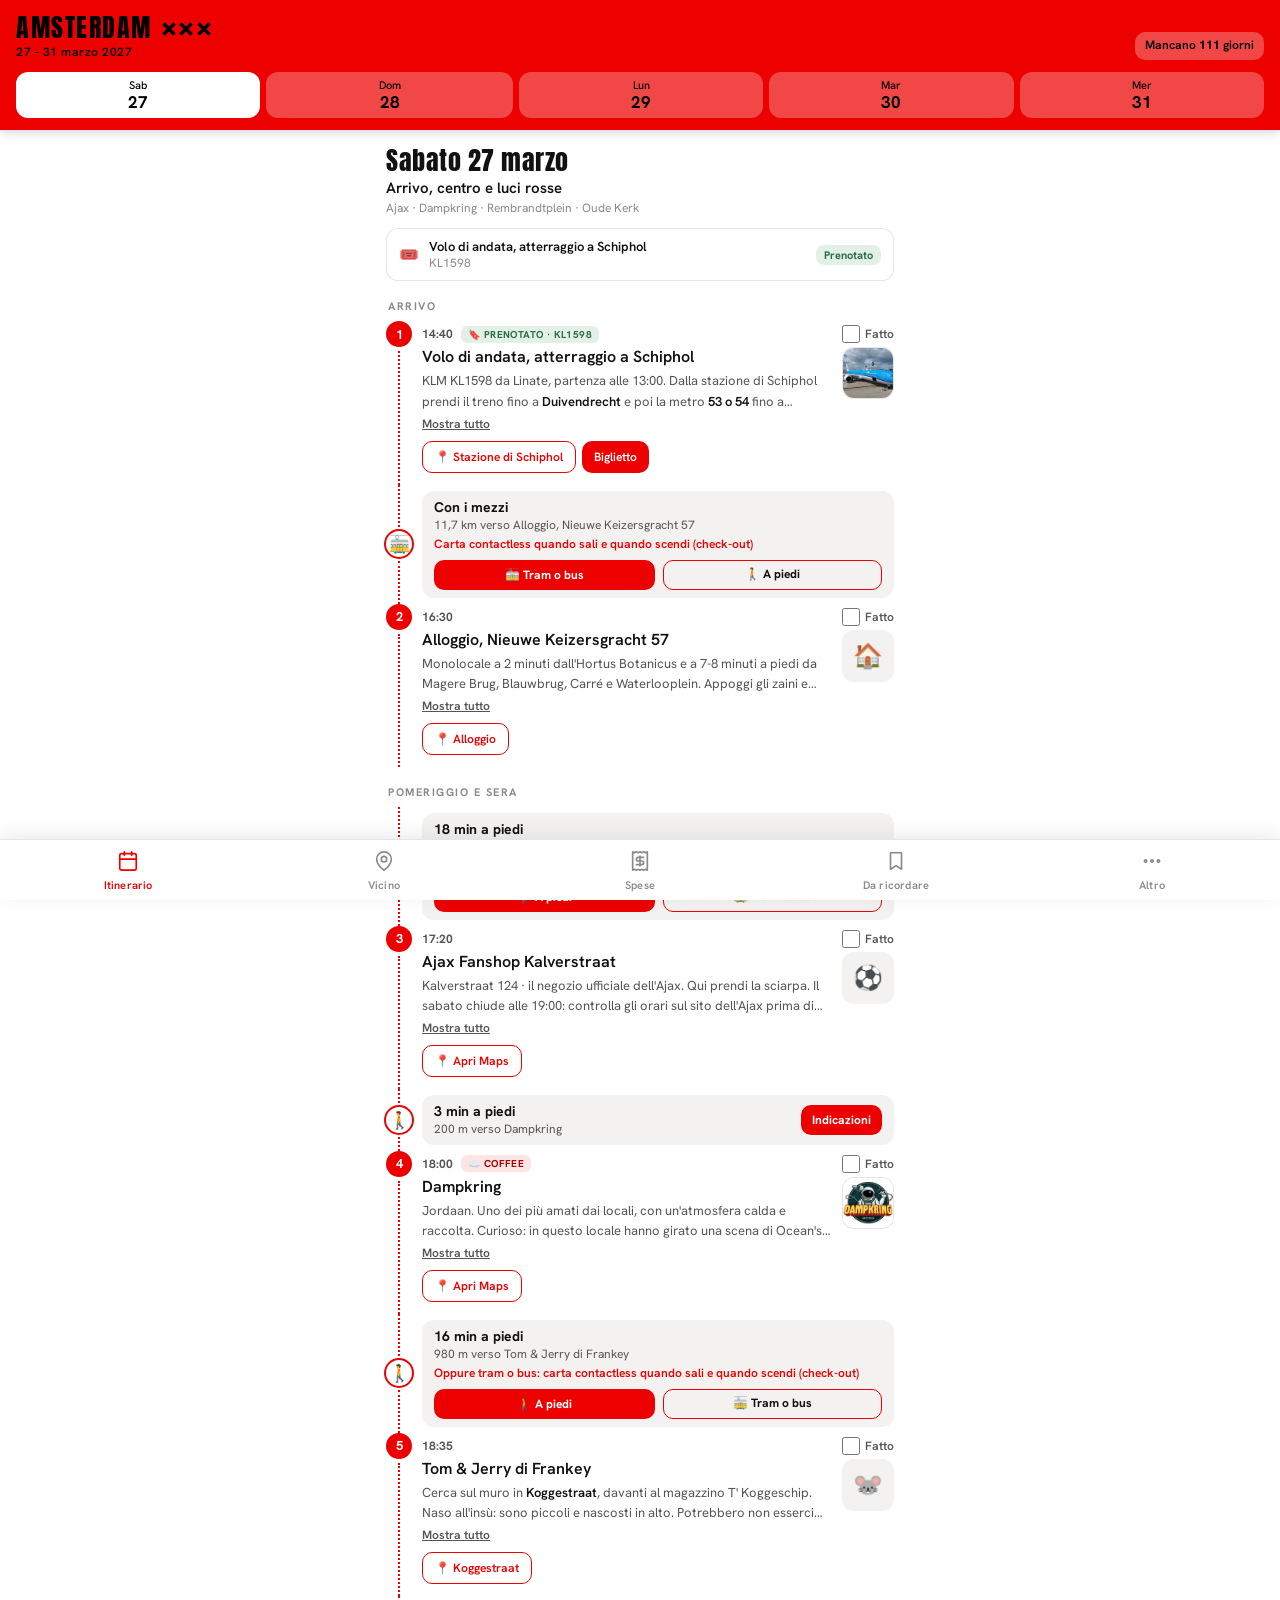
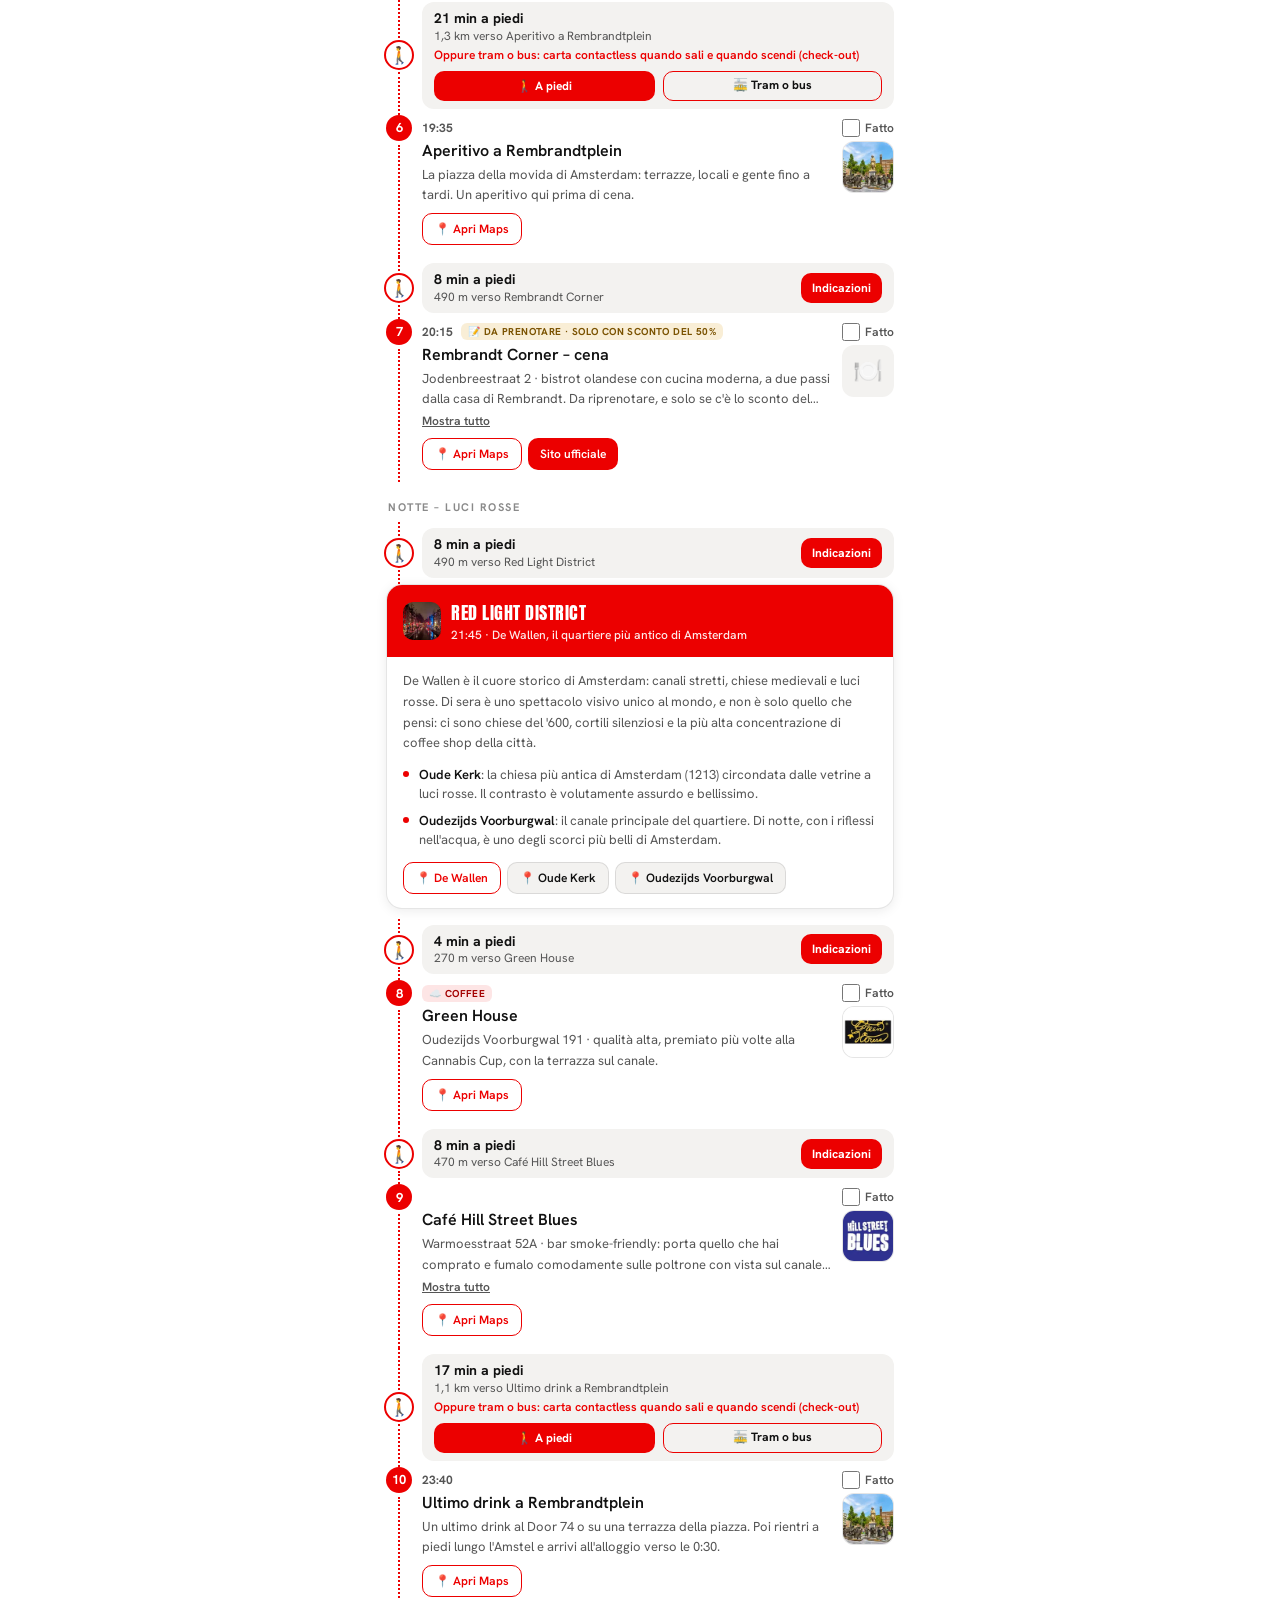
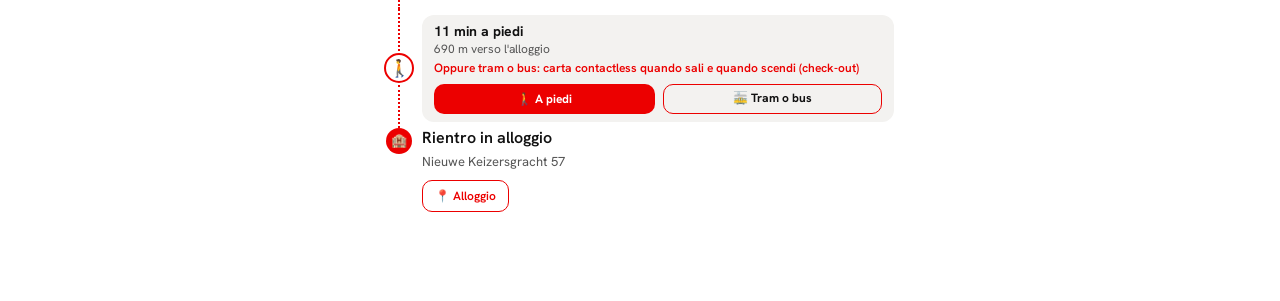
==== index.html @ 7098e4a8 "App di viaggio: Amsterdam, marzo 2027 Co-Authored-By: Claude Sonnet 5.5 <noreply@anthropic.com>" ====
<!DOCTYPE html>
<html lang="it" data-theme="light">
<head>
<meta charset="UTF-8">
<meta name="viewport" content="width=device-width, initial-scale=1, viewport-fit=cover">
<title>Amsterdam · Marzo 2027</title>
<meta name="theme-color" content="#EC0000">
<meta name="description" content="Itinerario di Amsterdam, 27 - 31 marzo 2027">
<meta name="apple-mobile-web-app-capable" content="yes">
<meta name="mobile-web-app-capable" content="yes">
<meta name="apple-mobile-web-app-status-bar-style" content="black-translucent">
<meta name="apple-mobile-web-app-title" content="Amsterdam">
<link rel="manifest" href="manifest.webmanifest">
<link rel="stylesheet" href="tools.css">
<link rel="stylesheet" href="itin.css">
<link rel="icon" type="image/png" sizes="192x192" href="icon-192.png">
<link rel="apple-touch-icon" href="apple-touch-icon.png">
<style>
@import url('https://fonts.googleapis.com/css2?family=Anton&family=Hanken+Grotesk:ital,wght@0,300;0,400;0,500;0,600;0,700;1,300;1,400&display=swap');

:root {
  --sg: #EC0000;
  --dg: #B80000;
  --accent: #EC0000;
  --accent-light: #FF5A5A;
  --on-accent: #FFFFFF;
  --ice: #E6E6E6;
  --white: #FFFFFF;
  --bg: #FFFFFF;
  --surface: #FFFFFF;
  --surface2: #F3F2F0;
  --border: rgba(0,0,0,0.10);
  --text: #111111;
  --text2: #555555;
  --text3: #8A8A8A;
  --radius: 16px;
  --shadow: 0 2px 12px rgba(0,0,0,0.08);
  color-scheme: light;
}
@media (prefers-color-scheme: dark) {
  :root:not([data-theme="light"]) {
    --bg: #0b0b0b;
    --surface: #171717;
    --surface2: #242424;
    --border: rgba(255,255,255,0.12);
    --text: #F2F2F2;
    --text2: #B5B5B5;
    --text3: #8A8A8A;
    color-scheme: dark;
  }
}
:root[data-theme="dark"] {
  --bg: #0b0b0b;
  --surface: #171717;
  --surface2: #242424;
  --border: rgba(255,255,255,0.12);
  --text: #F2F2F2;
  --text2: #B5B5B5;
  --text3: #8A8A8A;
  color-scheme: dark;
}

*, *::before, *::after { box-sizing: border-box; margin: 0; padding: 0; }
html { height: 100%; }
body {
  font-family: 'Hanken Grotesk', sans-serif;
  background: var(--bg);
  color: var(--text);
  display: flex; flex-direction: column;
  min-height: 100vh;
  padding-top: env(safe-area-inset-top, 0px);
  -webkit-font-smoothing: antialiased;
}
body::before {
  content: "";
  position: fixed;
  inset: 0 0 auto;
  height: env(safe-area-inset-top, 0px);
  z-index: 200;
  background: var(--sg);
}

/* ── HEADER ── */
.app-header {
  background: var(--sg);
  padding: 18px 20px 20px;
  position: sticky;
  top: env(safe-area-inset-top, 0px);
  z-index: 100;
}
.app-header-inner {
  display: flex;
  align-items: flex-end;
  justify-content: space-between;
}
.app-title {
  font-family: 'Anton', sans-serif;
  font-size: 28px;
  color: var(--white);
  letter-spacing: 1.5px;
  line-height: 1;
}
.app-dates {
  font-size: 12px;
  font-weight: 500;
  color: rgba(255,255,255,0.92);
  letter-spacing: 0.5px;
  margin-top: 4px;
}
.header-badge {
  background: var(--accent);
  color: var(--on-accent);
  font-size: 11px;
  font-weight: 700;
  padding: 5px 10px;
  border-radius: 20px;
  letter-spacing: 0.3px;
}

/* ── BOTTOM NAV ── */
.bottom-nav {
  position: sticky;
  bottom: 0;
  width: 100%;
  margin-top: auto;
  flex: 0 0 auto;
  background: var(--surface);
  border-top: 1px solid var(--border);
  display: flex;
  padding-bottom: env(safe-area-inset-bottom, 0px);
  z-index: 100;
  box-shadow: 0 -4px 20px rgba(0,0,0,0.08);
}
.nav-btn {
  flex: 1;
  display: flex;
  flex-direction: column;
  align-items: center;
  gap: 3px;
  padding: 10px 4px 8px;
  background: none;
  border: none;
  cursor: pointer;
  font-family: 'Hanken Grotesk', sans-serif;
  color: var(--text3);
  transition: color 0.2s;
  -webkit-tap-highlight-color: transparent;
}
.nav-btn.active { color: var(--accent); }
@media (prefers-color-scheme: dark) {
  :root:not([data-theme="light"]) .nav-btn.active { color: var(--accent-light); }
}
:root[data-theme="dark"] .nav-btn.active { color: var(--accent-light); }
.nav-icon { font-size: 20px; line-height: 1; }
.nav-label { font-size: 10px; font-weight: 600; letter-spacing: 0.2px; }

/* ── CONTENT ── */
.screen { display: none; padding: 0 16px 16px; max-width: 540px; margin: 0 auto; }
.screen.active { display: block; width: 100%; flex: 1 0 auto; }

/* ── DAY HERO ── */
.day-hero {
  background: var(--sg);
  border-radius: var(--radius);
  padding: 20px;
  margin: 16px 0 12px;
  position: relative;
  overflow: hidden;
}
.day-hero::before {
  content: attr(data-emoji);
  position: absolute;
  right: -10px; top: -10px;
  font-size: 80px;
  opacity: 0.12;
  line-height: 1;
}
.day-hero-date {
  font-size: 11px;
  font-weight: 700;
  letter-spacing: 1.5px;
  text-transform: uppercase;
  color: var(--accent);
  margin-bottom: 6px;
}
.day-hero-title {
  font-family: 'Anton', sans-serif;
  font-size: 26px;
  color: var(--white);
  line-height: 1.1;
  letter-spacing: 0.5px;
}
.day-hero-sub {
  font-size: 13px;
  color: rgba(255,255,255,0.7);
  margin-top: 6px;
  font-weight: 400;
  font-style: italic;
}

/* ── SECTION LABEL ── */
.section-label {
  font-size: 11px;
  font-weight: 700;
  letter-spacing: 1.5px;
  text-transform: uppercase;
  color: var(--text3);
  margin: 20px 0 10px 2px;
}

/* ── TAPPA CARD ── */
.tappa {
  background: var(--surface);
  border-radius: var(--radius);
  padding: 16px;
  margin-bottom: 10px;
  box-shadow: var(--shadow);
  border: 1px solid var(--border);
}
.tappa-header {
  display: flex;
  align-items: flex-start;
  gap: 12px;
}
.tappa-icon-wrap {
  display: flex;
  flex-direction: column;
  align-items: center;
  gap: 4px;
  flex-shrink: 0;
}
.tappa-icon {
  width: 40px; height: 40px;
  border-radius: 12px;
  display: flex; align-items: center; justify-content: center;
  font-size: 18px;
  flex-shrink: 0;
}
.ic-default { background: var(--surface2); }
.ic-coffee { background: rgba(236,0,0,0.10); }
.ic-food { background: rgba(100,180,120,0.12); }
.ic-must { background: rgba(0,0,0,0.08); }
.ic-transport { background: rgba(0,0,0,0.06); }
.ic-night { background: rgba(80,60,120,0.10); }

.tappa-time {
  font-size: 10px;
  font-weight: 700;
  color: var(--text3);
  letter-spacing: 0.3px;
  white-space: nowrap;
}

.tappa-content { flex: 1; min-width: 0; }
.tappa-tag {
  display: inline-flex;
  align-items: center;
  gap: 3px;
  padding: 2px 7px;
  border-radius: 6px;
  font-size: 10px;
  font-weight: 700;
  letter-spacing: 0.4px;
  text-transform: uppercase;
  margin-bottom: 4px;
}
.tag-coffee { background: rgba(236,0,0,0.10); color: #A30000; }
@media (prefers-color-scheme: dark) {
  :root:not([data-theme="light"]) .tag-coffee { background: rgba(255,90,90,0.16); color: var(--accent-light); }
}
:root[data-theme="dark"] .tag-coffee { background: rgba(255,90,90,0.16); color: var(--accent-light); }
.tag-book { background: rgba(60,150,90,0.14); color: #2a6b43; }
@media (prefers-color-scheme: dark) {
  :root:not([data-theme="light"]) .tag-book { background: rgba(60,150,90,0.18); color: #7fd3a0; }
}
:root[data-theme="dark"] .tag-book { background: rgba(60,150,90,0.18); color: #7fd3a0; }
.tag-free { background: rgba(0,0,0,0.07); color: var(--text2); }
.tag-food { background: rgba(80,160,100,0.12); color: #2a6a3a; }
@media (prefers-color-scheme: dark) {
  :root:not([data-theme="light"]) .tag-food { background: rgba(80,160,100,0.15); color: #80c890; }
}
:root[data-theme="dark"] .tag-food { background: rgba(80,160,100,0.15); color: #80c890; }

.tappa-name {
  font-size: 16px;
  font-weight: 700;
  color: var(--text);
  line-height: 1.2;
  margin-bottom: 4px;
}
.tappa-desc {
  font-size: 13px;
  color: var(--text2);
  line-height: 1.55;
}
.tappa-desc strong { color: var(--text); font-weight: 600; }
.tappa-desc em { font-style: italic; color: var(--text3); }

/* ── QUARTIERE CARD ── */
.quartiere {
  background: var(--surface);
  border-radius: var(--radius);
  overflow: hidden;
  margin-bottom: 10px;
  box-shadow: var(--shadow);
  border: 1px solid var(--border);
}
.quartiere-header {
  background: var(--sg);
  padding: 14px 16px;
  display: flex;
  align-items: center;
  gap: 10px;
}
.quartiere-emoji { font-size: 22px; }
.quartiere-title {
  font-family: 'Anton', sans-serif;
  font-size: 18px;
  color: var(--white);
  letter-spacing: 0.5px;
}
.quartiere-sub {
  font-size: 12px;
  color: rgba(255,255,255,0.92);
  font-weight: 500;
  margin-top: 1px;
}
.quartiere-body { padding: 14px 16px; }
.quartiere-desc {
  font-size: 13px;
  color: var(--text2);
  line-height: 1.6;
  margin-bottom: 12px;
}
.highlights {
  display: flex;
  flex-direction: column;
  gap: 8px;
}
.highlight-item {
  display: flex;
  gap: 10px;
  align-items: flex-start;
}
.highlight-dot {
  width: 6px; height: 6px;
  border-radius: 50%;
  background: var(--accent);
  flex-shrink: 0;
  margin-top: 5px;
}
.highlight-text {
  font-size: 13px;
  color: var(--text2);
  line-height: 1.45;
}
.highlight-text strong { color: var(--text); font-weight: 600; }

/* ── MAPS BUTTON ── */
.maps-row {
  display: flex;
  gap: 6px;
  margin-top: 12px;
  flex-wrap: wrap;
}
.btn-m {
  display: inline-flex;
  align-items: center;
  gap: 5px;
  padding: 7px 12px;
  border-radius: 10px;
  font-size: 12px;
  font-weight: 600;
  font-family: 'Hanken Grotesk', sans-serif;
  text-decoration: none;
  transition: opacity 0.2s;
  -webkit-tap-highlight-color: transparent;
}
.btn-m:active { opacity: 0.7; }
.btn-dark { background: #fff; color: var(--accent); border: 1.5px solid var(--accent); }
.btn-yellow { background: var(--accent); color: var(--on-accent); }
.btn-outline { background: var(--surface2); color: var(--text); border: 1px solid var(--border); }

/* ── COFFEE SHOP LIST ── */
.coffee-section { margin-bottom: 10px; }
.coffee-zone-label {
  font-size: 10px;
  font-weight: 700;
  letter-spacing: 1.5px;
  text-transform: uppercase;
  color: var(--text3);
  margin: 16px 0 8px 2px;
}
.coffee-card {
  background: var(--surface);
  border-radius: var(--radius);
  border: 1px solid var(--border);
  box-shadow: var(--shadow);
  overflow: hidden;
}
.coffee-item {
  display: flex;
  align-items: center;
  gap: 12px;
  padding: 13px 16px;
  border-bottom: 1px solid var(--border);
}
.coffee-item:last-child { border-bottom: none; }
.coffee-dot-wrap {
  width: 36px; height: 36px;
  border-radius: 10px;
  background: rgba(245,195,116,0.15);
  display: flex; align-items: center; justify-content: center;
  font-size: 16px;
  flex-shrink: 0;
}
.coffee-info { flex: 1; min-width: 0; }
.coffee-name { font-size: 14px; font-weight: 700; color: var(--text); }
.coffee-desc { font-size: 12px; color: var(--text3); margin-top: 1px; }
.coffee-star { color: var(--accent); font-size: 12px; }

/* ── INFO BOX ── */
.info-box {
  background: var(--surface);
  border-radius: var(--radius);
  border: 1px solid var(--border);
  box-shadow: var(--shadow);
  overflow: hidden;
  margin-bottom: 10px;
}
.info-box-header {
  padding: 14px 16px 12px;
  border-bottom: 1px solid var(--border);
  display: flex;
  align-items: center;
  gap: 8px;
}
.info-box-title { font-size: 15px; font-weight: 700; color: var(--text); }
.info-box-body { padding: 0; }
.info-row {
  display: flex;
  align-items: flex-start;
  gap: 12px;
  padding: 12px 16px;
  border-bottom: 1px solid var(--border);
}
.info-row:last-child { border-bottom: none; }
.info-row-icon { font-size: 16px; flex-shrink: 0; margin-top: 1px; }
.info-row-content { flex: 1; }
.info-row-label { font-size: 13px; font-weight: 700; color: var(--text); }
.info-row-desc { font-size: 12px; color: var(--text2); margin-top: 2px; line-height: 1.5; }
.info-row-desc a { color: var(--sg); font-weight: 600; text-decoration: underline; }
@media (prefers-color-scheme: dark) {
  :root:not([data-theme="light"]) .info-row-desc a { color: var(--accent-light); }
}
:root[data-theme="dark"] .info-row-desc a { color: var(--accent-light); }

/* ── PRENOTAZIONI ── */
.pren-box {
  background: rgba(60,150,90,0.07);
  border: 1.5px solid rgba(60,150,90,0.25);
  border-radius: var(--radius);
  padding: 16px;
  margin-bottom: 10px;
}
.pren-title {
  font-size: 13px;
  font-weight: 700;
  color: #2a6b43;
  margin-bottom: 12px;
  display: flex;
  align-items: center;
  gap: 6px;
}
@media (prefers-color-scheme: dark) {
  :root:not([data-theme="light"]) .pren-title { color: #7fd3a0; }
  :root:not([data-theme="light"]) .pren-box { background: rgba(60,150,90,0.10); border-color: rgba(60,150,90,0.30); }
}
:root[data-theme="dark"] .pren-title { color: #7fd3a0; }
:root[data-theme="dark"] .pren-box { background: rgba(60,150,90,0.10); border-color: rgba(60,150,90,0.30); }
.pren-item {
  display: flex;
  align-items: flex-start;
  gap: 8px;
  margin-bottom: 10px;
  font-size: 13px;
}
.pren-item:last-child { margin-bottom: 0; }
.pren-item-dot { color: #3c965a; margin-top: 1px; font-size: 10px; }
.pren-item a { font-weight: 700; color: #2a6b43; text-decoration: underline; }
@media (prefers-color-scheme: dark) {
  :root:not([data-theme="light"]) .pren-item a { color: #f08080; }
}
:root[data-theme="dark"] .pren-item a { color: #f08080; }

.tag-todo { background: rgba(214,150,0,0.16); color: #7a5200; }
@media (prefers-color-scheme: dark) {
  :root:not([data-theme="light"]) .tag-todo { background: rgba(240,180,60,0.18); color: #f0c060; }
}
:root[data-theme="dark"] .tag-todo { background: rgba(240,180,60,0.18); color: #f0c060; }
.pren-box.todo { background: rgba(214,150,0,0.07); border-color: rgba(214,150,0,0.30); }
.pren-box.todo .pren-title { color: #7a5200; }
.pren-box.todo .pren-item-dot { color: #c98a00; }
.pren-box.todo .pren-item a { color: #7a5200; }
@media (prefers-color-scheme: dark) {
  :root:not([data-theme="light"]) .pren-box.todo { background: rgba(240,180,60,0.08); border-color: rgba(240,180,60,0.30); }
  :root:not([data-theme="light"]) .pren-box.todo .pren-title, :root:not([data-theme="light"]) .pren-box.todo .pren-item a { color: #f0c060; }
}
:root[data-theme="dark"] .pren-box.todo { background: rgba(240,180,60,0.08); border-color: rgba(240,180,60,0.30); }
:root[data-theme="dark"] .pren-box.todo .pren-title, :root[data-theme="dark"] .pren-box.todo .pren-item a { color: #f0c060; }

/* ── DIVIDER ── */
.divider { height: 1px; background: var(--border); margin: 4px 0 16px; }

.hidden { display: none !important; }
</style>
</head>
<body>

<header class="app-header">
  <div class="app-header-inner">
    <div>
      <div class="app-title">AMSTERDAM 🇳🇱</div>
      <div class="app-dates">27 – 31 marzo 2027</div>
    </div>
    <div class="header-badge">5 giorni</div>
  </div>
</header>

<!-- ══════════════ SABATO ══════════════ -->
<div class="screen active" id="s0">
  <div class="day-hero" data-emoji="✈️">
    <div class="day-hero-date">Sabato 27 marzo</div>
    <div class="day-hero-title">Arrivo, centro e luci rosse</div>
    <div class="day-hero-sub">Ajax · Dampkring · Rembrandtplein · Oude Kerk</div>
  </div>

  <div class="section-label">Arrivo</div>
  <div class="tappa">
    <div class="tappa-header">
      <div class="tappa-icon-wrap">
        <div class="tappa-icon ic-transport">✈️</div>
        <span class="tappa-time">14:40</span>
      </div>
      <div class="tappa-content">
        <span class="tappa-tag tag-book">🔖 Prenotato · KL1598</span>
        <div class="tappa-name">Volo di andata, atterraggio a Schiphol</div>
        <div class="tappa-desc">KLM KL1598 da Linate, partenza alle 13:00. Dalla stazione di Schiphol prendi il treno fino a <strong>Duivendrecht</strong> e poi la metro <strong>53 o 54</strong> fino a Waterlooplein o Weesperplein: in tutto 32-39 minuti. Paga con la carta contactless (OVpay), una carta per persona, appoggiandola sul lettore quando sali e quando scendi.</div>
        <div class="maps-row">
          <a class="btn-m btn-dark" href="https://maps.google.com/?q=Schiphol+Airport+Station+Amsterdam" target="_blank">📍 Stazione di Schiphol</a>
        </div>
      </div>
    </div>
  </div>
  <div class="tappa">
    <div class="tappa-header">
      <div class="tappa-icon-wrap">
        <div class="tappa-icon ic-default">🏠</div>
        <span class="tappa-time">16:30</span>
      </div>
      <div class="tappa-content">
        <div class="tappa-name">Alloggio, Nieuwe Keizersgracht 57</div>
        <div class="tappa-desc">Monolocale a 2 minuti dall'Hortus Botanicus e a 7-8 minuti a piedi da Magere Brug, Blauwbrug, Carré e Waterlooplein. Appoggi gli zaini e riparti: il sole tramonta alle 19:05.</div>
        <div class="maps-row">
          <a class="btn-m btn-dark" href="https://maps.google.com/?q=Nieuwe+Keizersgracht+57+Amsterdam" target="_blank">📍 Alloggio</a>
        </div>
      </div>
    </div>
  </div>
  <div class="section-label">Pomeriggio e sera</div>
  <div class="tappa">
    <div class="tappa-header">
      <div class="tappa-icon-wrap">
        <div class="tappa-icon ic-default">⚽</div>
        <span class="tappa-time">17:20</span>
      </div>
      <div class="tappa-content">
        <div class="tappa-name">Ajax Fanshop Kalverstraat</div>
        <div class="tappa-desc">Kalverstraat 124 · il negozio ufficiale dell'Ajax. Qui prendi la sciarpa. Il sabato chiude alle 19:00: controlla gli orari sul sito dell'Ajax prima di partire dall'alloggio (alle 16:45).</div>
        <div class="maps-row">
          <a class="btn-m btn-dark" href="https://maps.google.com/?q=Ajax+Fanshop+Kalverstraat+124+Amsterdam" target="_blank">📍 Apri Maps</a>
        </div>
      </div>
    </div>
  </div>
  <div class="tappa">
    <div class="tappa-header">
      <div class="tappa-icon-wrap">
        <div class="tappa-icon ic-coffee">🌿</div>
        <span class="tappa-time">18:00</span>
      </div>
      <div class="tappa-content">
        <span class="tappa-tag tag-coffee">☁️ Coffee</span>
        <div class="tappa-name">Dampkring</div>
        <div class="tappa-desc">Jordaan. Uno dei più amati dai locali, con un'atmosfera calda e raccolta. Curioso: in questo locale hanno girato una scena di Ocean's Twelve.</div>
        <div class="maps-row">
          <a class="btn-m btn-dark" href="https://maps.google.com/?q=Dampkring+coffeeshop+Amsterdam+Jordaan" target="_blank">📍 Apri Maps</a>
        </div>
      </div>
    </div>
  </div>
  <div class="tappa">
    <div class="tappa-header">
      <div class="tappa-icon-wrap">
        <div class="tappa-icon ic-default">🐭</div>
        <span class="tappa-time">18:35</span>
      </div>
      <div class="tappa-content">
        <div class="tappa-name">Tom &amp; Jerry di Frankey</div>
        <div class="tappa-desc">Cerca sul muro in <strong>Koggestraat</strong>, davanti al magazzino T' Koggeschip. Naso all'insù: sono piccoli e nascosti in alto. Potrebbero non esserci più, perché qualcuno li porta via come souvenir.</div>
        <div class="maps-row">
          <a class="btn-m btn-dark" href="https://maps.google.com/?q=Koggestraat+Amsterdam" target="_blank">📍 Koggestraat</a>
        </div>
      </div>
    </div>
  </div>
  <div class="tappa">
    <div class="tappa-header">
      <div class="tappa-icon-wrap">
        <div class="tappa-icon ic-night">🍹</div>
        <span class="tappa-time">19:35</span>
      </div>
      <div class="tappa-content">
        <div class="tappa-name">Aperitivo a Rembrandtplein</div>
        <div class="tappa-desc">La piazza della movida di Amsterdam: terrazze, locali e gente fino a tardi. Un aperitivo qui prima di cena.</div>
        <div class="maps-row">
          <a class="btn-m btn-dark" href="https://maps.google.com/?q=Rembrandtplein+Amsterdam" target="_blank">📍 Apri Maps</a>
        </div>
      </div>
    </div>
  </div>
  <div class="tappa">
    <div class="tappa-header">
      <div class="tappa-icon-wrap">
        <div class="tappa-icon ic-default">🍽️</div>
        <span class="tappa-time">20:15</span>
      </div>
      <div class="tappa-content">
        <span class="tappa-tag tag-todo">📝 Da prenotare · solo con sconto del 50%</span>
        <div class="tappa-name">Rembrandt Corner – cena</div>
        <div class="tappa-desc">Jodenbreestraat 2 · bistrot olandese con cucina moderna, a due passi dalla casa di Rembrandt. Da riprenotare, e solo se c'è lo sconto del 50% come a ottobre: senza sconto la cena di sabato resta fuori.</div>
        <div class="maps-row">
          <a class="btn-m btn-dark" href="https://maps.google.com/?q=Rembrandt+Corner+Jodenbreestraat+2+Amsterdam" target="_blank">📍 Apri Maps</a>
          <a class="btn-m btn-yellow" href="https://www.rembrandtcorner.nl/" target="_blank">Sito ufficiale</a>
        </div>
      </div>
    </div>
  </div>
  <div class="section-label">Notte – luci rosse</div>
  <div class="quartiere">
    <div class="quartiere-header">
      <span class="quartiere-emoji">🔴</span>
      <div>
        <div class="quartiere-title">RED LIGHT DISTRICT</div>
        <div class="quartiere-sub">21:45 · De Wallen, il quartiere più antico di Amsterdam</div>
      </div>
    </div>
    <div class="quartiere-body">
      <div class="quartiere-desc">De Wallen è il cuore storico di Amsterdam: canali stretti, chiese medievali e luci rosse. Di sera è uno spettacolo visivo unico al mondo, e non è solo quello che pensi: ci sono chiese del '600, cortili silenziosi e la più alta concentrazione di coffee shop della città.</div>
      <div class="highlights">
        <div class="highlight-item">
          <div class="highlight-dot"></div>
          <div class="highlight-text"><strong>Oude Kerk</strong>: la chiesa più antica di Amsterdam (1213) circondata dalle vetrine a luci rosse. Il contrasto è volutamente assurdo e bellissimo.</div>
        </div>
        <div class="highlight-item">
          <div class="highlight-dot"></div>
          <div class="highlight-text"><strong>Oudezijds Voorburgwal</strong>: il canale principale del quartiere. Di notte, con i riflessi nell'acqua, è uno degli scorci più belli di Amsterdam.</div>
        </div>
      </div>
      <div class="maps-row">
          <a class="btn-m btn-dark" href="https://maps.google.com/?q=Red+Light+District+Amsterdam+De+Wallen" target="_blank">📍 De Wallen</a>
          <a class="btn-m btn-outline" href="https://maps.google.com/?q=Oude+Kerk+Amsterdam" target="_blank">📍 Oude Kerk</a>
          <a class="btn-m btn-outline" href="https://maps.google.com/?q=Oudezijds+Voorburgwal+Amsterdam" target="_blank">📍 Oudezijds Voorburgwal</a>
      </div>
    </div>
  </div>
  <div class="tappa">
    <div class="tappa-header">
      <div class="tappa-icon-wrap">
        <div class="tappa-icon ic-coffee">🌿</div>
        
      </div>
      <div class="tappa-content">
        <span class="tappa-tag tag-coffee">☁️ Coffee</span>
        <div class="tappa-name">Green House</div>
        <div class="tappa-desc">Oudezijds Voorburgwal 191 · qualità alta, premiato più volte alla Cannabis Cup, con la terrazza sul canale.</div>
        <div class="maps-row">
          <a class="btn-m btn-dark" href="https://maps.google.com/?q=Green+House+Oudezijds+Voorburgwal+191+Amsterdam" target="_blank">📍 Apri Maps</a>
        </div>
      </div>
    </div>
  </div>
  <div class="tappa">
    <div class="tappa-header">
      <div class="tappa-icon-wrap">
        <div class="tappa-icon ic-night">🪑</div>
        
      </div>
      <div class="tappa-content">
        <div class="tappa-name">Café Hill Street Blues</div>
        <div class="tappa-desc">Warmoesstraat 52A · bar smoke-friendly: porta quello che hai comprato e fumalo comodamente sulle poltrone con vista sul canale. Ottimo per chiudere la serata. Aperto fino all'1:00.</div>
        <div class="maps-row">
          <a class="btn-m btn-dark" href="https://maps.google.com/?q=Hill+Street+Blues+Warmoesstraat+52+Amsterdam" target="_blank">📍 Apri Maps</a>
        </div>
      </div>
    </div>
  </div>
  <div class="tappa">
    <div class="tappa-header">
      <div class="tappa-icon-wrap">
        <div class="tappa-icon ic-night">🥃</div>
        <span class="tappa-time">23:40</span>
      </div>
      <div class="tappa-content">
        <div class="tappa-name">Ultimo drink a Rembrandtplein</div>
        <div class="tappa-desc">Un ultimo drink al Door 74 o su una terrazza della piazza. Poi rientri a piedi lungo l'Amstel e arrivi all'alloggio verso le 0:30.</div>
        <div class="maps-row">
          <a class="btn-m btn-dark" href="https://maps.google.com/?q=Rembrandtplein+Amsterdam" target="_blank">📍 Apri Maps</a>
        </div>
      </div>
    </div>
  </div>
</div>

<!-- ══════════════ DOMENICA ══════════════ -->
<div class="screen hidden" id="s1">
  <div class="day-hero" data-emoji="🐣">
    <div class="day-hero-date">Domenica 28 marzo · Pasqua</div>
    <div class="day-hero-title">Musei, parco e SmokeBoat</div>
    <div class="day-hero-sub">Van Gogh · Moco · Vondelpark · SmokeBoat</div>
  </div>

  <div class="section-label">Mattina – musei</div>
  <div class="tappa">
    <div class="tappa-header">
      <div class="tappa-icon-wrap">
        <div class="tappa-icon ic-must">🎨</div>
        <span class="tappa-time">10:00</span>
      </div>
      <div class="tappa-content">
        <span class="tappa-tag tag-todo">📝 Da prenotare · slot 10:00</span>
        <div class="tappa-name">Van Gogh Museum</div>
        <div class="tappa-desc">~2,5/3h. La collezione più grande al mondo di Van Gogh: <strong>I Girasoli, I Mangiatori di Patate, Mandorlo in Fiore, La Camera da Letto</strong>. 4 piani, sale cronologiche che seguono l'evoluzione dell'artista dall'Olanda alla Provenza. A Pasqua può essere affollato: prenota lo slot e arriva qualche minuto prima. <strong>vangoghmuseum.nl</strong></div>
        <div class="maps-row">
          <a class="btn-m btn-dark" href="https://maps.google.com/?q=Van+Gogh+Museum+Amsterdam+Museumplein" target="_blank">📍 Apri Maps</a>
          <a class="btn-m btn-yellow" href="https://www.vangoghmuseum.nl" target="_blank">Sito ufficiale</a>
        </div>
      </div>
    </div>
  </div>
  <div class="tappa">
    <div class="tappa-header">
      <div class="tappa-icon-wrap">
        <div class="tappa-icon ic-food">🥪</div>
        <span class="tappa-time">12:30</span>
      </div>
      <div class="tappa-content">
        <span class="tappa-tag tag-food">🍴 Cibo</span>
        <div class="tappa-name">Albert Heijn – Van Baerlestraat 33</div>
        <div class="tappa-desc">A 3 minuti a piedi dal Van Gogh. Panini freschi, insalate, piatti pronti: pranzo veloce ed economico prima del Moco. <strong>Domenica di Pasqua potrebbe essere chiuso: da ricontrollare.</strong></div>
        <div class="maps-row">
          <a class="btn-m btn-dark" href="https://maps.google.com/?q=Albert+Heijn+Van+Baerlestraat+33+Amsterdam" target="_blank">📍 Apri Maps</a>
        </div>
      </div>
    </div>
  </div>
  <div class="tappa">
    <div class="tappa-header">
      <div class="tappa-icon-wrap">
        <div class="tappa-icon ic-must">🖼️</div>
        <span class="tappa-time">13:30</span>
      </div>
      <div class="tappa-content">
        <span class="tappa-tag tag-book">🔖 Prenotato · data e ora da confermare</span>
        <div class="tappa-name">Moco Museum</div>
        <div class="tappa-desc">~1,5h. A 2 minuti dal Van Gogh. <strong>Banksy, Andy Warhol, Jean-Michel Basquiat, Keith Haring, Yayoi Kusama.</strong> Uno dei musei più fotografati di Amsterdam: ogni sala è pensata per essere vissuta oltre che vista. <strong>mocomuseum.com</strong></div>
        <div class="maps-row">
          <a class="btn-m btn-dark" href="https://maps.google.com/?q=Moco+Museum+Amsterdam+Honthorststraat" target="_blank">📍 Apri Maps</a>
          <a class="btn-m btn-yellow" href="https://www.mocomuseum.com" target="_blank">Sito ufficiale</a>
        </div>
      </div>
    </div>
  </div>
  <div class="section-label">Pomeriggio – Vondelpark</div>
  <div class="quartiere">
    <div class="quartiere-header">
      <span class="quartiere-emoji">🌳</span>
      <div>
        <div class="quartiere-title">VONDELPARK</div>
        <div class="quartiere-sub">15:30 · il grande polmone verde di Amsterdam</div>
      </div>
    </div>
    <div class="quartiere-body">
      <div class="quartiere-desc">Il parco pubblico più amato di Amsterdam: 47 ettari di verde, laghetti, ponticelli, teatri all'aperto e caffetterie storiche. È a 10 minuti a piedi dal Moco, aperto 24 ore su 24 e sempre gratuito.</div>
      <div class="highlights">
        <div class="highlight-item">
          <div class="highlight-dot"></div>
          <div class="highlight-text"><strong>Blauwe Theehuis</strong>: il caffè a forma di piattino volante nel mezzo del parco. Iconico. Fermati per un tè o una birra.</div>
        </div>
        <div class="highlight-item">
          <div class="highlight-dot"></div>
          <div class="highlight-text"><strong>Statua di Picasso</strong>: donata dal figlio di Picasso alla città. La trovi passeggiando, non devi cercarla.</div>
        </div>
      </div>
      <div class="maps-row">
          <a class="btn-m btn-dark" href="https://maps.google.com/?q=Vondelpark+Amsterdam" target="_blank">📍 Vondelpark</a>
          <a class="btn-m btn-outline" href="https://maps.google.com/?q=Blauwe+Theehuis+Vondelpark+Amsterdam" target="_blank">📍 Blauwe Theehuis</a>
          <a class="btn-m btn-outline" href="https://maps.google.com/?q=Picasso+sculpture+Vondelpark+Amsterdam" target="_blank">📍 Statua Picasso</a>
      </div>
    </div>
  </div>
  <div class="section-label">Sera – SmokeBoat</div>
  <div class="tappa">
    <div class="tappa-header">
      <div class="tappa-icon-wrap">
        <div class="tappa-icon ic-transport">🚋</div>
        <span class="tappa-time">18:30</span>
      </div>
      <div class="tappa-content">
        <div class="tappa-name">Tram verso il ritrovo</div>
        <div class="tappa-desc">Il tram 24 parte da <strong>Museumplein</strong>, a una decina di minuti a piedi dal parco, e arriva a Centraal in circa 10 minuti. Poi altri 3 a piedi fino al ritrovo. Carta contactless quando sali e quando scendi (check-out).</div>
        <div class="maps-row">
          <a class="btn-m btn-dark" href="https://maps.google.com/?q=Museumplein+Amsterdam" target="_blank">📍 Museumplein</a>
        </div>
      </div>
    </div>
  </div>
  <div class="tappa">
    <div class="tappa-header">
      <div class="tappa-icon-wrap">
        <div class="tappa-icon ic-must">🚤</div>
        <span class="tappa-time">19:30</span>
      </div>
      <div class="tappa-content">
        <span class="tappa-tag tag-todo">📝 Da prenotare · ritrovo 19:15, slot 19:30</span>
        <div class="tappa-name">SmokeBoat</div>
        <div class="tappa-desc"><strong>Ritrovo alle 19:15</strong> a Prins Hendrikkade 33A, davanti a Centraal; partenza alle 19:30. ~1h. Crociera privata sui canali con cannabis legale a bordo. Parti poco prima del tramonto (20:07) e finisci sui canali illuminati. <strong>NO tabacco · smokeboat.com</strong></div>
        <div class="maps-row">
          <a class="btn-m btn-dark" href="https://maps.google.com/?q=Prins+Hendrikkade+33A+1012+TM+Amsterdam" target="_blank">📍 Ritrovo</a>
          <a class="btn-m btn-yellow" href="https://www.smokeboat.com" target="_blank">Sito ufficiale</a>
        </div>
      </div>
    </div>
  </div>
</div>

<!-- ══════════════ LUNEDÌ ══════════════ -->
<div class="screen hidden" id="s2">
  <div class="day-hero" data-emoji="🌷">
    <div class="day-hero-date">Lunedì 29 marzo · Pasquetta</div>
    <div class="day-hero-title">Da est a ovest, a piedi</div>
    <div class="day-hero-sub">Canali · Centro storico · Jordaan</div>
  </div>

  <div class="section-label">Mattina – da est a ovest</div>
  <div class="tappa">
    <div class="tappa-header">
      <div class="tappa-icon-wrap">
        <div class="tappa-icon ic-default">🌉</div>
        <span class="tappa-time">10:30</span>
      </div>
      <div class="tappa-content">
        <div class="tappa-name">Canali, Magere Brug e case danzanti</div>
        <div class="tappa-desc">Esci dall'alloggio e cammina sui canali attorno: la <strong>Magere Brug</strong> (Ponte Magro), il ponte levatoio più famoso sull'Amstel, è a 7-8 minuti. Di notte è illuminato da centinaia di lampadine bianche. Poco oltre, sull'Amstel, le <strong>case danzanti</strong> (Amstel 102): case secentesche che sembrano appoggiarsi l'una all'altra, perché le fondamenta di legno cedono nel terreno paludoso. A Pasquetta i negozi del centro di solito aprono verso le 12:00.</div>
        <div class="maps-row">
          <a class="btn-m btn-dark" href="https://maps.google.com/?q=Magere+Brug+Amsterdam" target="_blank">📍 Magere Brug</a>
          <a class="btn-m btn-outline" href="https://maps.google.com/?q=The+Dancing+Houses+Amstel+102+Amsterdam" target="_blank">📍 Case danzanti</a>
        </div>
      </div>
    </div>
  </div>
  <div class="tappa">
    <div class="tappa-header">
      <div class="tappa-icon-wrap">
        <div class="tappa-icon ic-default">🌉</div>
        <span class="tappa-time">11:30</span>
      </div>
      <div class="tappa-content">
        <div class="tappa-name">Reguliersgracht – i Sette Ponti</div>
        <div class="tappa-desc">All'incrocio con l'Herengracht si vedono sette ponti ad arco perfettamente allineati. Uno degli scorci più fotografati di Amsterdam.</div>
        <div class="maps-row">
          <a class="btn-m btn-dark" href="https://maps.google.com/?q=Reguliersgracht+seven+bridges+Amsterdam" target="_blank">📍 7 Ponti</a>
        </div>
      </div>
    </div>
  </div>
  <div class="tappa">
    <div class="tappa-header">
      <div class="tappa-icon-wrap">
        <div class="tappa-icon ic-default">🌸</div>
        <span class="tappa-time">12:15</span>
      </div>
      <div class="tappa-content">
        <div class="tappa-name">Bloemenmarkt</div>
        <div class="tappa-desc">Il mercato galleggiante dei fiori sul Singel: bulbi di tulipano, souvenir, colori intensi.</div>
        <div class="maps-row">
          <a class="btn-m btn-dark" href="https://maps.google.com/?q=Bloemenmarkt+Singel+Amsterdam" target="_blank">📍 Bloemenmarkt</a>
        </div>
      </div>
    </div>
  </div>
  <div class="tappa">
    <div class="tappa-header">
      <div class="tappa-icon-wrap">
        <div class="tappa-icon ic-default">⛪</div>
        <span class="tappa-time">13:00</span>
      </div>
      <div class="tappa-content">
        <div class="tappa-name">Begijnhof e Dam</div>
        <div class="tappa-desc">Il <strong>Begijnhof</strong> è un cortile del '600 nascosto dietro un portone anonimo in pieno centro: silenzio assoluto, case di legno medievali, una piccola chiesa. Ingresso gratuito. <em>Non fare rumore.</em> Poi <strong>Dam Square</strong>, la piazza centrale con il Palazzo Reale e il Monumento Nazionale.</div>
        <div class="maps-row">
          <a class="btn-m btn-dark" href="https://maps.google.com/?q=Begijnhof+Amsterdam" target="_blank">📍 Begijnhof</a>
          <a class="btn-m btn-outline" href="https://maps.google.com/?q=Dam+Square+Amsterdam" target="_blank">📍 Dam Square</a>
        </div>
      </div>
    </div>
  </div>
  <div class="tappa">
    <div class="tappa-header">
      <div class="tappa-icon-wrap">
        <div class="tappa-icon ic-default">🏠</div>
        <span class="tappa-time">14:10</span>
      </div>
      <div class="tappa-content">
        <div class="tappa-name">Singel 7</div>
        <div class="tappa-desc">La facciata più stretta di Amsterdam (a soli 2,5 metri). In realtà è solo la parte posteriore di una casa normale, ma l'effetto visivo è sorprendente.</div>
        <div class="maps-row">
          <a class="btn-m btn-dark" href="https://maps.google.com/?q=Singel+7+Amsterdam" target="_blank">📍 Singel 7</a>
        </div>
      </div>
    </div>
  </div>
  <div class="section-label">Pomeriggio – Jordaan</div>
  <div class="tappa">
    <div class="tappa-header">
      <div class="tappa-icon-wrap">
        <div class="tappa-icon ic-coffee">🌿</div>
        <span class="tappa-time">14:30</span>
      </div>
      <div class="tappa-content">
        <span class="tappa-tag tag-coffee">☁️ Coffee</span>
        <div class="tappa-name">Paradox</div>
        <div class="tappa-desc">Nel cuore del Jordaan. Uno dei coffee shop più autentici di Amsterdam, frequentato dai locali da decenni. Famoso per la <strong>space cake fatta in casa</strong>: se vuoi provarla, qui è la scelta giusta.</div>
        <div class="maps-row">
          <a class="btn-m btn-dark" href="https://maps.google.com/?q=Paradox+coffeeshop+Jordaan+Amsterdam" target="_blank">📍 Apri Maps</a>
        </div>
      </div>
    </div>
  </div>
  <div class="tappa">
    <div class="tappa-header">
      <div class="tappa-icon-wrap">
        <div class="tappa-icon ic-food">🍽️</div>
        <span class="tappa-time">dopo</span>
      </div>
      <div class="tappa-content">
        <span class="tappa-tag tag-food">🍴 Cibo</span>
        <div class="tappa-name">Pranzo in zona Jordaan</div>
        <div class="tappa-desc">Tanti posti tra le 9 Straatjes e il Prinsengracht: caffetterie, bistrot, panini. A Pasquetta quasi tutti aperti, ma conviene guardare gli orari.</div>
      </div>
    </div>
  </div>
  <div class="quartiere">
    <div class="quartiere-header">
      <span class="quartiere-emoji">🏘️</span>
      <div>
        <div class="quartiere-title">JORDAAN</div>
        <div class="quartiere-sub">16:00 · il quartiere più bello di Amsterdam</div>
      </div>
    </div>
    <div class="quartiere-body">
      <div class="quartiere-desc">Il Jordaan era il quartiere degli artigiani e degli immigrati nel XVII secolo. Oggi è il posto più desiderato dove vivere ad Amsterdam: canali stretti, case alte e inclinate, cortili nascosti, botteghe. Non si visita, si abita per qualche ora.</div>
      <div class="highlights">
        <div class="highlight-item">
          <div class="highlight-dot"></div>
          <div class="highlight-text"><strong>Prinsengracht</strong>: uno dei quattro canali principali, quello più scenografico. Cammina lungo le rive e guardati intorno: case galleggianti, alberi che si specchiano nell'acqua, ponti stretti.</div>
        </div>
        <div class="highlight-item">
          <div class="highlight-dot"></div>
          <div class="highlight-text"><strong>De 9 Straatjes</strong> (le Nove Stradine): nove stradine trasversali tra i canali, piene di boutique indipendenti, negozi vintage e caffetterie. È la zona più fotografata del Jordaan.</div>
        </div>
        <div class="highlight-item">
          <div class="highlight-dot"></div>
          <div class="highlight-text"><strong>Torensluis</strong>: il ponte più antico e largo di Amsterdam, sul Singel (1648). Sotto ci sono ancora le vecchie prigioni murate. Vale uno sguardo ravvicinato.</div>
        </div>
        <div class="highlight-item">
          <div class="highlight-dot"></div>
          <div class="highlight-text"><strong>Hofjes</strong>: i cortili interni nascosti dietro i portoni. Zon's Hofje e Karthuizerhof sono i più belli e pochissimi turisti li trovano. Spingi qualche portone.</div>
        </div>
      </div>
      <div class="maps-row">
          <a class="btn-m btn-dark" href="https://maps.google.com/?q=Jordaan+Amsterdam" target="_blank">📍 Jordaan</a>
          <a class="btn-m btn-outline" href="https://maps.google.com/?q=De+9+Straatjes+Amsterdam" target="_blank">📍 9 Straatjes</a>
          <a class="btn-m btn-outline" href="https://maps.google.com/?q=Torensluis+bridge+Amsterdam" target="_blank">📍 Torensluis</a>
          <a class="btn-m btn-outline" href="https://maps.google.com/?q=Prinsengracht+Amsterdam+Jordaan" target="_blank">📍 Prinsengracht</a>
      </div>
    </div>
  </div>
  <div class="section-label">Sera</div>
  <div class="tappa">
    <div class="tappa-header">
      <div class="tappa-icon-wrap">
        <div class="tappa-icon ic-coffee">🌿</div>
        <span class="tappa-time">18:45</span>
      </div>
      <div class="tappa-content">
        <span class="tappa-tag tag-coffee">☁️ Coffee</span>
        <div class="tappa-name">Tha Dogg House + Barney's</div>
        <div class="tappa-desc"><strong>Tha Dogg House</strong> (Marnixstraat 333, ex SWED): il locale di Snoop Dogg, ribattezzato dopo la questione con il comune. Merch Death Row. · <strong>Barney's</strong> (Haarlemmerstraat): uno dei coffee shop più premiati di Amsterdam, selezione ampia e qualità costante.</div>
        <div class="maps-row">
          <a class="btn-m btn-dark" href="https://maps.google.com/?q=SWED+Marnixstraat+333+Amsterdam" target="_blank">📍 Tha Dogg House</a>
          <a class="btn-m btn-outline" href="https://maps.google.com/?q=Barney's+coffeeshop+Haarlemmerstraat+Amsterdam" target="_blank">📍 Barney's</a>
        </div>
      </div>
    </div>
  </div>
  <div class="tappa">
    <div class="tappa-header">
      <div class="tappa-icon-wrap">
        <div class="tappa-icon ic-food">🍽️</div>
        <span class="tappa-time">20:15</span>
      </div>
      <div class="tappa-content">
        <span class="tappa-tag tag-food">🍴 Cibo</span>
        <div class="tappa-name">Cena in zona Jordaan</div>
        <div class="tappa-desc">Tra le Nove Stradine e il Prinsengracht trovi bistrot e ristoranti per tutti i gusti. Il lunedì di Pasquetta conviene prenotare con anticipo.</div>
        <div class="maps-row">
          <a class="btn-m btn-dark" href="https://maps.google.com/?q=Jordaan+Amsterdam" target="_blank">📍 Jordaan</a>
        </div>
      </div>
    </div>
  </div>
</div>

<!-- ══════════════ MARTEDÌ ══════════════ -->
<div class="screen hidden" id="s3">
  <div class="day-hero" data-emoji="🍺">
    <div class="day-hero-date">Martedì 30 marzo</div>
    <div class="day-hero-title">De Pijp e Heineken</div>
    <div class="day-hero-sub">Boerejongens · Albert Cuyp · De Pijp · Heineken</div>
  </div>

  <div class="section-label">Mattina</div>
  <div class="tappa">
    <div class="tappa-header">
      <div class="tappa-icon-wrap">
        <div class="tappa-icon ic-default">☕</div>
        <span class="tappa-time">mattina</span>
      </div>
      <div class="tappa-content">
        <div class="tappa-name">Mattina libera</div>
        <div class="tappa-desc">Nessun programma fisso fino alle 11:30: colazione con calma e passeggiata sui canali vicino all'alloggio.</div>
      </div>
    </div>
  </div>
  <div class="tappa">
    <div class="tappa-header">
      <div class="tappa-icon-wrap">
        <div class="tappa-icon ic-coffee">🌿</div>
        <span class="tappa-time">11:30</span>
      </div>
      <div class="tappa-content">
        <span class="tappa-tag tag-coffee">☁️ Coffee</span>
        <div class="tappa-name">Boerejongens</div>
        <div class="tappa-desc">Utrechtsestraat · tra i migliori della zona, aperto dalle 7:00. Ci vai a piedi dall'alloggio e da lì prosegui verso Albert Cuyp.</div>
        <div class="maps-row">
          <a class="btn-m btn-dark" href="https://maps.google.com/?q=Boerejongens+Utrechtsestraat+Amsterdam" target="_blank">📍 Apri Maps</a>
        </div>
      </div>
    </div>
  </div>
  <div class="section-label">Pranzo e De Pijp</div>
  <div class="tappa">
    <div class="tappa-header">
      <div class="tappa-icon-wrap">
        <div class="tappa-icon ic-default">🥞</div>
        <span class="tappa-time">12:30</span>
      </div>
      <div class="tappa-content">
        <span class="tappa-tag tag-free">🆓 Gratuito</span>
        <div class="tappa-name">Albert Cuyp Market – pranzo</div>
        <div class="tappa-desc">Il mercato di strada più grande d'Olanda. Mangia camminando: stroopwafel appena fatti, aringa cruda, kibbeling, poffertjes, formaggi, friet con maionese. Aperto fino alle 17:00.</div>
        <div class="maps-row">
          <a class="btn-m btn-dark" href="https://maps.google.com/?q=Albert+Cuyp+Markt+Amsterdam" target="_blank">📍 Apri Maps</a>
        </div>
      </div>
    </div>
  </div>
  <div class="quartiere">
    <div class="quartiere-header">
      <span class="quartiere-emoji">🛒</span>
      <div>
        <div class="quartiere-title">DE PIJP</div>
        <div class="quartiere-sub">13:45-16:00 · il quartiere più vivace di Amsterdam</div>
      </div>
    </div>
    <div class="quartiere-body">
      <div class="quartiere-desc">De Pijp è il quartiere più multiculturale e autentico della città. Niente musei, niente turisti da cartolina: solo strade animate, mercati rumorosi, bar con tavoli fuori. Lo vivi meglio camminando senza meta.</div>
      <div class="highlights">
        <div class="highlight-item">
          <div class="highlight-dot"></div>
          <div class="highlight-text"><strong>Ferdinand Bolstraat</strong>: l'asse principale del quartiere, piena di negozi locali, caffetterie e vita di quartiere vera.</div>
        </div>
        <div class="highlight-item">
          <div class="highlight-dot"></div>
          <div class="highlight-text"><strong>Huis met de Kabouters</strong>: la casa con gli gnomi, in Ceintuurbaan 251-255. Edificio del 1884 con due statue di gnomi sulla facciata, monumento nazionale. Si vede solo da fuori, a circa 8 minuti a piedi dal mercato.</div>
        </div>
        <div class="highlight-item">
          <div class="highlight-dot"></div>
          <div class="highlight-text"><strong>Sarphatipark</strong>: il piccolo parco al centro del De Pijp, ottimo per sedersi e godersi il quartiere dopo il mercato.</div>
        </div>
      </div>
      <div class="maps-row">
          <a class="btn-m btn-dark" href="https://maps.google.com/?q=De+Pijp+Amsterdam" target="_blank">📍 De Pijp</a>
          <a class="btn-m btn-outline" href="https://maps.google.com/?q=Ferdinand+Bolstraat+Amsterdam" target="_blank">📍 Ferdinand Bolstraat</a>
          <a class="btn-m btn-outline" href="https://maps.google.com/?q=Ceintuurbaan+251+Amsterdam" target="_blank">📍 Casa degli gnomi</a>
          <a class="btn-m btn-outline" href="https://maps.google.com/?q=Sarphatipark+Amsterdam" target="_blank">📍 Sarphatipark</a>
      </div>
    </div>
  </div>
  <div class="tappa">
    <div class="tappa-header">
      <div class="tappa-icon-wrap">
        <div class="tappa-icon ic-must">🍺</div>
        <span class="tappa-time">16:15</span>
      </div>
      <div class="tappa-content">
        <span class="tappa-tag tag-todo">📝 Da spostare · biglietti di ottobre</span>
        <div class="tappa-name">Heineken Experience</div>
        <div class="tappa-desc">~1,5h. Il percorso immersivo nello storico birrificio originale: storia del marchio, processo di produzione e degustazione, con le birre incluse nel biglietto. Secondo il sito l'ultimo ingresso è alle 17:15, quindi arriva verso le 16:15. I biglietti di ottobre vanno spostati quando aprono le date di marzo.</div>
        <div class="maps-row">
          <a class="btn-m btn-dark" href="https://maps.google.com/?q=Heineken+Experience+Amsterdam+Stadhouderskade" target="_blank">📍 Apri Maps</a>
          <a class="btn-m btn-yellow" href="https://www.heinekenexperience.com" target="_blank">Sito ufficiale</a>
        </div>
      </div>
    </div>
  </div>
  <div class="section-label">Sera</div>
  <div class="tappa">
    <div class="tappa-header">
      <div class="tappa-icon-wrap">
        <div class="tappa-icon ic-coffee">🌿</div>
        <span class="tappa-time">18:30</span>
      </div>
      <div class="tappa-content">
        <span class="tappa-tag tag-coffee">☁️ Coffee</span>
        <div class="tappa-name">The Bulldog Leidseplein</div>
        <div class="tappa-desc">Leidseplein 17 · il Bulldog storico della zona, in un ex commissariato di polizia. Comodo per iniziare la serata senza allontanarti dal centro.</div>
        <div class="maps-row">
          <a class="btn-m btn-dark" href="https://maps.google.com/?q=The+Bulldog+Leidseplein+17+Amsterdam" target="_blank">📍 Apri Maps</a>
        </div>
      </div>
    </div>
  </div>
  <div class="tappa">
    <div class="tappa-header">
      <div class="tappa-icon-wrap">
        <div class="tappa-icon ic-food">🍽️</div>
        <span class="tappa-time">19:30</span>
      </div>
      <div class="tappa-content">
        <span class="tappa-tag tag-food">🍴 Cibo</span>
        <div class="tappa-name">Cena in zona Leidseplein</div>
        <div class="tappa-desc">Intorno alla piazza trovi ristoranti di ogni tipo: guarda i menù prima di sederti.</div>
      </div>
    </div>
  </div>
  <div class="tappa">
    <div class="tappa-header">
      <div class="tappa-icon-wrap">
        <div class="tappa-icon ic-night">🌙</div>
        <span class="tappa-time">dopo cena</span>
      </div>
      <div class="tappa-content">
        <span class="tappa-tag tag-todo">📝 Da decidere</span>
        <div class="tappa-name">Serata da decidere</div>
        <div class="tappa-desc">Dopo cena non c'è ancora un programma: lo scegli insieme durante il viaggio.</div>
      </div>
    </div>
  </div>
</div>

<!-- ══════════════ MERCOLEDÌ ══════════════ -->
<div class="screen hidden" id="s4">
  <div class="day-hero" data-emoji="🗼">
    <div class="day-hero-date">Mercoledì 31 marzo</div>
    <div class="day-hero-title">Noord e ritorno</div>
    <div class="day-hero-sub">A'DAM Lookout · Tyson 2.0 · Volo 21:10</div>
  </div>

  <div class="section-label">Mattina – Amsterdam Noord</div>
  <div class="tappa">
    <div class="tappa-header">
      <div class="tappa-icon-wrap">
        <div class="tappa-icon ic-must">🗼</div>
        <span class="tappa-time">10:00</span>
      </div>
      <div class="tappa-content">
        <span class="tappa-tag tag-todo">📝 Da prenotare · 10:00</span>
        <div class="tappa-name">A'DAM Lookout</div>
        <div class="tappa-desc">Prendi il <strong>ferry gratuito</strong> da Amsterdam Centraal (5 min di traversata, già panoramica di per sé). L'A'DAM Lookout è in cima alla torre ad Amsterdam Noord: vista a 360° sulla città, sui canali e sui polder olandesi. L'altalena <strong>Over The Edge</strong>, che ti fa dondolare nel vuoto a 100 metri, si paga a parte al botteghino. <strong>adamlookout.com</strong></div>
        <div class="maps-row">
          <a class="btn-m btn-dark" href="https://maps.google.com/?q=ADAM+Lookout+Amsterdam+Noord" target="_blank">📍 A'DAM Lookout</a>
          <a class="btn-m btn-outline" href="https://maps.google.com/?q=Amsterdam+Centraal+Ferry+Terminal" target="_blank">📍 Ferry Centraal</a>
        </div>
      </div>
    </div>
  </div>
  <div class="tappa">
    <div class="tappa-header">
      <div class="tappa-icon-wrap">
        <div class="tappa-icon ic-food">🍽️</div>
        
      </div>
      <div class="tappa-content">
        <span class="tappa-tag tag-food">🍴 Cibo</span>
        <div class="tappa-name">Pranzo in zona Noord</div>
        <div class="tappa-desc">Lungo il lungofiume IJ vicino all'A'DAM Tower ci sono bar e ristoranti con vista sull'acqua. Fermati qui prima di prendere il ferry di ritorno.</div>
      </div>
    </div>
  </div>
  <div class="section-label">Pomeriggio</div>
  <div class="tappa">
    <div class="tappa-header">
      <div class="tappa-icon-wrap">
        <div class="tappa-icon ic-default">🚶</div>
        <span class="tappa-time">pomeriggio</span>
      </div>
      <div class="tappa-content">
        <div class="tappa-name">Pomeriggio libero</div>
        <div class="tappa-desc">Nessun programma fisso: tempo per gli ultimi acquisti o per tornare dove ti è piaciuto di più.</div>
      </div>
    </div>
  </div>
  <div class="tappa">
    <div class="tappa-header">
      <div class="tappa-icon-wrap">
        <div class="tappa-icon ic-coffee">🌿</div>
        <span class="tappa-time">16:45</span>
      </div>
      <div class="tappa-content">
        <span class="tappa-tag tag-coffee">☁️ Coffee – l'ultimo</span>
        <div class="tappa-name">Tyson 2.0</div>
        <div class="tappa-desc">Nieuwmarkt · il coffee shop di Mike Tyson, chill e senza fronzoli. L'ultimo del viaggio.</div>
        <div class="maps-row">
          <a class="btn-m btn-dark" href="https://maps.google.com/?q=Tyson+2.0+coffeeshop+Nieuwmarkt+Amsterdam" target="_blank">📍 Apri Maps</a>
        </div>
      </div>
    </div>
  </div>
  <div class="section-label">Partenza</div>
  <div class="tappa">
    <div class="tappa-header">
      <div class="tappa-icon-wrap">
        <div class="tappa-icon ic-default">🏠</div>
        <span class="tappa-time">17:45</span>
      </div>
      <div class="tappa-content">
        <div class="tappa-name">Alloggio – ritiro zaini</div>
        <div class="tappa-desc">Passa a riprendere gli zaini e controlla di non lasciare nulla.</div>
        <div class="maps-row">
          <a class="btn-m btn-dark" href="https://maps.google.com/?q=Nieuwe+Keizersgracht+57+Amsterdam" target="_blank">📍 Alloggio</a>
        </div>
      </div>
    </div>
  </div>
  <div class="tappa">
    <div class="tappa-header">
      <div class="tappa-icon-wrap">
        <div class="tappa-icon ic-transport">✈️</div>
        <span class="tappa-time">18:00</span>
      </div>
      <div class="tappa-content">
        <span class="tappa-tag tag-book">🔖 Prenotato · KL1621</span>
        <div class="tappa-name">Volo di ritorno, verso Schiphol</div>
        <div class="tappa-desc">Parti dall'alloggio alle 18:00: metro <strong>53 o 54</strong> fino a Duivendrecht e poi treno fino a Schiphol, in tutto 32-39 minuti. Arrivi verso le 18:40, più di due ore prima del volo <strong>KLM KL1621 delle 21:10</strong> per Linate (arrivo 22:50). Carta contactless quando sali e quando scendi.</div>
        <div class="maps-row">
          <a class="btn-m btn-dark" href="https://maps.google.com/?q=Schiphol+Airport+Station+Amsterdam" target="_blank">📍 Stazione di Schiphol</a>
        </div>
      </div>
    </div>
  </div>
</div>

<!-- ══════════════ INFO ══════════════ -->
<div class="screen hidden" id="s5">
  <div class="day-hero" data-emoji="📋">
    <div class="day-hero-date">Info pratiche</div>
    <div class="day-hero-title">Prenotazioni, trasporti e coffee</div>
    <div class="day-hero-sub">Tutto quello che serve avere a portata di mano</div>
  </div>

  <div class="section-label">✅ Prenotazioni fatte</div>

  <div class="pren-box">
    <div class="pren-title">🎟 Già prenotato · porta i biglietti nei Documenti</div>
    <div class="pren-item"><span class="pren-item-dot">●</span><div><strong>Volo di andata KLM KL1598</strong> · sabato 27/03, Linate 13:00, arrivo a Schiphol alle 14:40<br><a href="https://www.klm.it" target="_blank">klm.it</a></div></div>
    <div class="pren-item"><span class="pren-item-dot">●</span><div><strong>Volo di ritorno KLM KL1621</strong> · mercoledì 31/03, Schiphol 21:10, arrivo a Linate alle 22:50<br><a href="https://www.klm.it" target="_blank">klm.it</a></div></div>
    <div class="pren-item"><span class="pren-item-dot">●</span><div><strong>Alloggio</strong> · monolocale in Nieuwe Keizersgracht 57, dal 27 al 31 marzo</div></div>
    <div class="pren-item"><span class="pren-item-dot">●</span><div><strong>Moco Museum</strong> · previsto domenica 28/03 alle 13:30, data e ora da confermare<br><a href="https://www.mocomuseum.com" target="_blank">mocomuseum.com</a></div></div>
  </div>

  <div class="pren-box todo">
    <div class="pren-title">📝 Ancora da prenotare</div>
    <div class="pren-item"><span class="pren-item-dot">●</span><div><strong>Van Gogh Museum</strong> · domenica 28/03 alle 10:00<br><a href="https://www.vangoghmuseum.nl" target="_blank">vangoghmuseum.nl</a></div></div>
    <div class="pren-item"><span class="pren-item-dot">●</span><div><strong>SmokeBoat</strong> · domenica 28/03, ritrovo 19:15 e partenza 19:30<br><a href="https://www.smokeboat.com" target="_blank">smokeboat.com</a></div></div>
    <div class="pren-item"><span class="pren-item-dot">●</span><div><strong>A'DAM Lookout</strong> · mercoledì 31/03 alle 10:00<br><a href="https://www.adamlookout.com" target="_blank">adamlookout.com</a></div></div>
    <div class="pren-item"><span class="pren-item-dot">●</span><div><strong>Rembrandt Corner</strong> · cena di sabato 27/03 alle 20:15, solo se c'è lo sconto del 50%<br><a href="https://www.rembrandtcorner.nl/" target="_blank">rembrandtcorner.nl</a></div></div>
    <div class="pren-item"><span class="pren-item-dot">●</span><div><strong>Heineken Experience</strong> · martedì 30/03 alle 16:15: spostare i biglietti di ottobre quando aprono le date di marzo<br><a href="https://www.heinekenexperience.com" target="_blank">heinekenexperience.com</a></div></div>
  </div>

  <div class="section-label">🌷 Ancora da decidere</div>

  <div class="info-box">
    <div class="info-box-body">
      <div class="info-row">
        <div class="info-row-icon">🌙</div>
        <div class="info-row-content">
          <div class="info-row-label">Serata di martedì 30</div>
          <div class="info-row-desc">Dopo cena non c'è ancora un programma.</div>
        </div>
      </div>
      <div class="info-row">
        <div class="info-row-icon">🌷</div>
        <div class="info-row-content">
          <div class="info-row-label">Gita ai tulipani, al posto di martedì?</div>
          <div class="info-row-desc"><strong>Tulip Experience Amsterdam</strong> a Noordwijkerhout (Delfweg 37): stagione dal 18/03 al 09/05/2027, aperta dalle 8:00 alle 18:00, mezza giornata. Il <strong>Keukenhof</strong> ha lo stesso periodo, ma a fine marzo i tulipani all'aperto sono incerti: il picco arriva tra metà e fine aprile. Fioritura da verificare prima di decidere.</div>
        </div>
      </div>
    </div>
  </div>

  <div class="section-label">🚌 Trasporti</div>

  <div class="info-box">
    <div class="info-box-header"><span>🛫</span><div class="info-box-title">Schiphol ↔ alloggio</div></div>
    <div class="info-box-body">
      <div class="info-row">
        <div class="info-row-icon">🚆</div>
        <div class="info-row-content">
          <div class="info-row-label">Treno + metro</div>
          <div class="info-row-desc">Dalla stazione di Schiphol treno fino a <strong>Duivendrecht</strong>, poi metro <strong>53 o 54</strong> fino a <strong>Waterlooplein</strong> o Weesperplein. In tutto <strong>32-39 minuti</strong>. Paga con carta contactless (OVpay), <strong>una carta per persona</strong>, e <strong>appoggiala anche quando scendi</strong> (check-out).</div>
        </div>
      </div>
      <div class="info-row">
        <div class="info-row-icon">🏠</div>
        <div class="info-row-content">
          <div class="info-row-label">Dalla metro all'alloggio</div>
          <div class="info-row-desc">Nieuwe Keizersgracht 57 · da Waterlooplein <strong>7-8 minuti a piedi.</strong></div>
        </div>
      </div>
    </div>
  </div>

  <div class="info-box">
    <div class="info-box-header"><span>🚋</span><div class="info-box-title">In città</div></div>
    <div class="info-box-body">
      <div class="info-row">
        <div class="info-row-icon">💳</div>
        <div class="info-row-content">
          <div class="info-row-label">OVpay</div>
          <div class="info-row-desc">Tocca la tua carta di credito/debito contactless ai tornelli di tram e metro e sul lettore del bus, <strong>quando sali e anche quando scendi</strong> (check-out): se dimentichi l'uscita l'addebito è più alto. Esiste un tetto massimo giornaliero a testa.</div>
        </div>
      </div>
      <div class="info-row">
        <div class="info-row-icon">⛴️</div>
        <div class="info-row-content">
          <div class="info-row-label">Ferry per Amsterdam Noord</div>
          <div class="info-row-desc"><strong>Gratuito.</strong> Parte ogni 5 min da Amsterdam Centraal. Per A'DAM Lookout e zona nord.</div>
        </div>
      </div>
    </div>
  </div>

  <div class="section-label">🌿 Coffee shop – tutti i locali</div>

  <div class="coffee-zone-label">Quartiere a Luci Rosse</div>
  <div class="coffee-card">
    <div class="coffee-item">
      <div class="coffee-dot-wrap">🌿</div>
      <div class="coffee-info">
        <div class="coffee-name">The Bulldog <span class="coffee-star">★</span></div>
        <div class="coffee-desc">Il più iconico al mondo · tappa storica obbligatoria</div>
      </div>
      <a class="btn-m btn-outline" style="flex-shrink:0" href="https://maps.google.com/?q=The+Bulldog+Amsterdam" target="_blank">Maps</a>
    </div>
    <div class="coffee-item">
      <div class="coffee-dot-wrap">🌿</div>
      <div class="coffee-info">
        <div class="coffee-name">Green House <span class="coffee-star">★★</span></div>
        <div class="coffee-desc">Qualità superiore al Bulldog · vince Cannabis Cup ogni anno</div>
      </div>
      <a class="btn-m btn-outline" style="flex-shrink:0" href="https://maps.google.com/?q=Green+House+Oudezijds+Voorburgwal+191+Amsterdam" target="_blank">Maps</a>
    </div>
    <div class="coffee-item">
      <div class="coffee-dot-wrap">🎤</div>
      <div class="coffee-info">
        <div class="coffee-name">Tha Dogg House</div>
        <div class="coffee-desc">Marnixstraat 333 (ex SWED) e Oudebrugsteeg 26 · Snoop Dogg · merch Death Row</div>
      </div>
      <a class="btn-m btn-outline" style="flex-shrink:0" href="https://maps.google.com/?q=Tha+Dogg+House+Oudebrugsteeg+26+Amsterdam" target="_blank">Maps</a>
    </div>
  </div>

  <div class="coffee-zone-label">Jordaan</div>
  <div class="coffee-card">
    <div class="coffee-item">
      <div class="coffee-dot-wrap">🌿</div>
      <div class="coffee-info">
        <div class="coffee-name">Paradox</div>
        <div class="coffee-desc">Autentico · famoso per la space cake fatta in casa</div>
      </div>
      <a class="btn-m btn-outline" style="flex-shrink:0" href="https://maps.google.com/?q=Paradox+coffeeshop+Amsterdam" target="_blank">Maps</a>
    </div>
    <div class="coffee-item">
      <div class="coffee-dot-wrap">🌿</div>
      <div class="coffee-info">
        <div class="coffee-name">Dampkring</div>
        <div class="coffee-desc">Amato dai locali · scena di Ocean's Twelve girata qui</div>
      </div>
      <a class="btn-m btn-outline" style="flex-shrink:0" href="https://maps.google.com/?q=Dampkring+coffeeshop+Amsterdam" target="_blank">Maps</a>
    </div>
  </div>

  <div class="coffee-zone-label">Haarlemmerstraat</div>
  <div class="coffee-card">
    <div class="coffee-item">
      <div class="coffee-dot-wrap">🌿</div>
      <div class="coffee-info">
        <div class="coffee-name">Barney's <span class="coffee-star">★★</span></div>
        <div class="coffee-desc">Premiato · ottima qualità costante</div>
      </div>
      <a class="btn-m btn-outline" style="flex-shrink:0" href="https://maps.google.com/?q=Barney's+coffeeshop+Haarlemmerstraat+Amsterdam" target="_blank">Maps</a>
    </div>
    <div class="coffee-item">
      <div class="coffee-dot-wrap">🌿</div>
      <div class="coffee-info">
        <div class="coffee-name">Coffeeshop Amsterdam</div>
        <div class="coffee-desc">Lounge su più piani · atmosfera rilassata</div>
      </div>
      <a class="btn-m btn-outline" style="flex-shrink:0" href="https://maps.google.com/?q=Coffeeshop+Amsterdam+Haarlemmerstraat" target="_blank">Maps</a>
    </div>
  </div>


  <div class="coffee-zone-label">Vicino a Centraal</div>
  <div class="coffee-card">
    <div class="coffee-item">
      <div class="coffee-dot-wrap">🌿</div>
      <div class="coffee-info">
        <div class="coffee-name">Abraxas <span class="coffee-star">★★</span></div>
        <div class="coffee-desc">Jonge Roelensteeg · ottima qualità · zona Dam</div>
      </div>
      <a class="btn-m btn-outline" style="flex-shrink:0" href="https://maps.google.com/?q=Abraxas+Jonge+Roelensteeg+Amsterdam" target="_blank">Maps</a>
    </div>
  </div>

  <div class="coffee-zone-label">De Pijp</div>
  <div class="coffee-card">
    <div class="coffee-item">
      <div class="coffee-dot-wrap">🌿</div>
      <div class="coffee-info">
        <div class="coffee-name">Katsu</div>
        <div class="coffee-desc">Piccolo e autentico · vicino all'Heineken e Albert Cuyp</div>
      </div>
      <a class="btn-m btn-outline" style="flex-shrink:0" href="https://maps.google.com/?q=Katsu+coffeeshop+Amsterdam" target="_blank">Maps</a>
    </div>
  </div>

  <div class="coffee-zone-label">Nieuwmarkt</div>
  <div class="coffee-card">
    <div class="coffee-item">
      <div class="coffee-dot-wrap">🥊</div>
      <div class="coffee-info">
        <div class="coffee-name">Tyson 2.0</div>
        <div class="coffee-desc">Mike Tyson · chill · l'ultimo coffee del viaggio</div>
      </div>
      <a class="btn-m btn-outline" style="flex-shrink:0" href="https://maps.google.com/?q=Tyson+2.0+coffeeshop+Nieuwmarkt+Amsterdam" target="_blank">Maps</a>
    </div>
  </div>

  <div class="coffee-zone-label">Utrechtsestraat</div>
  <div class="coffee-card">
    <div class="coffee-item">
      <div class="coffee-dot-wrap">🌿</div>
      <div class="coffee-info">
        <div class="coffee-name">Boerejongens <span class="coffee-star">★★</span></div>
        <div class="coffee-desc">Utrechtsestraat · il migliore della zona · aperto dalle 7:00</div>
      </div>
      <a class="btn-m btn-outline" style="flex-shrink:0" href="https://maps.google.com/?q=Boerejongens+Utrechtsestraat+Amsterdam" target="_blank">Maps</a>
    </div>
    <div class="coffee-item">
      <div class="coffee-dot-wrap">🌿</div>
      <div class="coffee-info">
        <div class="coffee-name">Boerejongens West</div>
        <div class="coffee-desc">Zona ovest · stesso standard di qualità</div>
      </div>
      <a class="btn-m btn-outline" style="flex-shrink:0" href="https://maps.google.com/?q=Boerejongens+West+Amsterdam" target="_blank">Maps</a>
    </div>
  </div>

</div>

<!-- ══════════════ STRUMENTI ══════════════ -->
<div class="screen hidden" id="s6">
  <div class="day-hero" data-emoji="🧰">
    <div class="day-hero-date">Strumenti</div>
    <div class="day-hero-title">Quello che serve in giro</div>
    <div class="day-hero-sub">Luoghi vicini, spese, documenti e percorsi</div>
  </div>

  <div class="tool-tabs">
    <button class="tool-tab active" data-tool="near">📍 Vicino a me</button>
    <button class="tool-tab" data-tool="spese">💶 Spese</button>
    <button class="tool-tab" data-tool="doc">📎 Documenti</button>
    <button class="tool-tab" data-tool="pin">📌 Da ricordare</button>
    <button class="tool-tab" data-tool="nav">🧭 Percorsi</button>
    <button class="tool-tab" data-tool="safe">🛡️ Sicurezza</button>
  </div>

  <section class="tool active" id="tool-near">
    <div class="t-card">
      <div class="t-title">Cosa c'è qui intorno</div>
      <div class="t-note">Dalla tua posizione, in ordine di distanza. Funziona anche senza rete: usa solo il GPS del telefono.</div>
      <div class="t-row t-gap">
        <button class="t-btn yellow" id="near-gps">Usa la mia posizione</button>
        <button class="t-btn ghost" id="near-hotel">Parti dall'alloggio</button>
      </div>
      <label class="t-label">OPPURE CERCA UN INDIRIZZO O UN LOCALE</label>
      <div class="addr-row"><input class="t-input" id="near-addr" placeholder="Es. Kalverstraat 1 o nome del ristorante" autocomplete="off" enterkeyhint="search"><button class="t-btn yellow" id="near-find">Cerca</button></div>
      <div id="near-addr-res" role="status"></div>
      <div class="t-note small t-gap" id="near-pos"></div>
      <div class="chips" id="near-chips"></div>
      <div id="near-out"></div>
      <div class="t-note small t-gap">Ristoranti, farmacie, bancomat e fermate vengono da OpenStreetMap (centro di Amsterdam) e possono essere incompleti.</div>
    </div>
  </section>

  <section class="tool" id="tool-spese"><div id="spese-body"></div></section>

  <section class="tool" id="tool-pin">
    <div class="t-card">
      <div class="t-title">Punti da ricordare</div>
      <div class="t-note">Un negozio, un locale, un posto da ritrovare: scatta una foto e l'app salva la posizione da sola. Restano su questo telefono e si aprono anche senza rete.</div>
      <label class="t-label">NOME</label>
      <input class="t-input" id="pin-title" placeholder="Es. Negozio di dischi, da tornare">
      <label class="t-label">NOTA (facoltativa)</label>
      <input class="t-input" id="pin-note" placeholder="Es. chiude alle 18, comprare la tazza">
      <div class="t-row t-gap">
        <button class="t-btn yellow" id="pin-cam">📷 Scatta una foto</button>
        <button class="t-btn ghost" id="pin-gal">Dalla galleria</button>
      </div>
      <input type="file" id="pin-file-cam" accept="image/*" capture="environment" style="position:absolute;width:1px;height:1px;opacity:0;pointer-events:none" tabindex="-1">
      <input type="file" id="pin-file-gal" accept="image/*" style="position:absolute;width:1px;height:1px;opacity:0;pointer-events:none" tabindex="-1">
      <div class="pin-prev" id="pin-prev"></div>
      <div class="t-note small t-gap" id="pin-pos">Posizione: la prendo da sola quando salvi.</div>
      <div class="t-row t-gap">
        <button class="t-btn yellow" id="pin-save">Salva il punto</button>
        <button class="t-btn ghost" id="pin-clear">Svuota</button>
      </div>
      <div class="t-note small t-gap" id="pin-msg" role="status"></div>
    </div>
    <div class="t-card" id="pin-list"></div>
  </section>

  <section class="tool" id="tool-doc">
    <div class="t-card">
      <div class="t-title">Documenti sul telefono</div>
      <div class="t-note">Biglietti, QR, passaporto, assicurazione. Restano salvati su questo telefono e si aprono anche senza rete.</div>
      <label class="t-label">A QUALE ATTIVITÀ APPARTIENE</label>
      <select class="t-select" id="doc-stop"></select>
      <label class="t-label">NOME (facoltativo)</label>
      <input class="t-input" id="doc-title" placeholder="Es. Van Gogh Museum, ingresso">
      <div class="t-gap"><button class="t-btn yellow" id="doc-add">Aggiungi foto o PDF</button></div>
      <input type="file" id="doc-file" accept="image/*,application/pdf,.pdf,.heic" multiple style="position:absolute;width:1px;height:1px;opacity:0;pointer-events:none" tabindex="-1">
      <div class="t-note small t-gap" id="doc-msg" role="status"></div>
    </div>
    <div class="t-card" id="doc-list"></div>
  </section>

  <section class="tool" id="tool-nav">
    <div class="t-card">
      <div class="t-title">Come ci arrivo</div>
      <div class="t-note">Scegli la tappa e apro Google Maps con il percorso dalla tua posizione.</div>
      <label class="t-label">DESTINAZIONE</label>
      <select class="t-select" id="nav-dest"></select>
      <div class="t-row t-gap">
        <button class="t-btn yellow" data-mode="transit">🚋 Mezzi</button>
        <button class="t-btn ghost" data-mode="walking">🚶 A piedi</button>
        <button class="t-btn ghost" data-mode="bicycling">🚲 Bici</button>
      </div>
      <div class="t-note small t-gap">Se vai con i mezzi, appoggia la carta quando sali e anche quando scendi (check-out), altrimenti l'addebito è più alto. Il traghetto è gratuito.</div>
    </div>
    <div class="t-card">
      <div class="t-title">Orari e aeroporto</div>
      <div class="place"><div class="place-ic">🚌</div><div class="place-body"><div class="place-name">Mezzi pubblici in tempo reale</div><div class="place-sub">9292, il planner olandese</div></div><a class="btn-m btn-outline" href="https://9292.nl/en" target="_blank">Apri</a></div>
      <div class="place"><div class="place-ic">✈️</div><div class="place-body"><div class="place-name">Schiphol, piante interne</div><div class="place-sub">Google Maps mostra terminal e uscite</div></div><a class="btn-m btn-outline" href="https://www.google.com/maps/search/?api=1&query=Amsterdam+Airport+Schiphol" target="_blank">Apri</a></div>
    </div>
  </section>

  <section class="tool" id="tool-safe">
    <div class="t-card">
      <div class="t-title">Consigli per stare tranquilli</div>
      <div class="t-note small">Indicazioni generali e di buon senso. Non sono punteggi per quartiere, perché non esistono dati affidabili.</div>
      <div class="t-gap">
        <div class="safe-item"><span>🆘</span><span><strong>112</strong> è il numero unico di emergenza, gratuito, anche dall'estero.</span></div>
        <div class="safe-item"><span>👜</span><span>Borseggi più frequenti a <strong>Centraal, Damrak, piazza Dam</strong> e nelle vie affollate: zaino davanti e telefono nella tasca interna.</span></div>
        <div class="safe-item"><span>🚲</span><span>Le piste ciclabili rosse sono <strong>riservate alle bici</strong>, che arrivano veloci. Guarda sempre prima di attraversare.</span></div>
        <div class="safe-item"><span>🚦</span><span>Nel quartiere a Luci Rosse <strong>niente foto alle vetrine</strong>. Di sera tieni d'occhio borse e portafoglio.</span></div>
        <div class="safe-item"><span>🌿</span><span>Compra solo nei coffee shop autorizzati: per strada ti vendono roba finta o peggio.</span></div>
        <div class="safe-item"><span>🚋</span><span>Su tram, metro e bus si appoggia la carta contactless all'ingresso <strong>e all'uscita</strong>, altrimenti l'addebito è più alto. Il traghetto per il Nord è gratuito e non serve.</span></div>
      </div>
    </div>
  </section>
</div>

<!-- ══════════════ BOTTOM NAV ══════════════ -->
<nav class="bottom-nav">
  <button class="nav-btn active" onclick="showScreen(0)">
    <span class="nav-icon">✈️</span>
    <span class="nav-label">Sab 27</span>
  </button>
  <button class="nav-btn" onclick="showScreen(1)">
    <span class="nav-icon">🎃</span>
    <span class="nav-label">Dom 28</span>
  </button>
  <button class="nav-btn" onclick="showScreen(2)">
    <span class="nav-icon">🌿</span>
    <span class="nav-label">Lun 29</span>
  </button>
  <button class="nav-btn" onclick="showScreen(3)">
    <span class="nav-icon">🗼</span>
    <span class="nav-label">Mar 30</span>
  </button>
  <button class="nav-btn" onclick="showScreen(4)">
    <span class="nav-icon">🚌</span>
    <span class="nav-label">Mer 31</span>
  </button>
  <button class="nav-btn" onclick="showScreen(5)">
    <span class="nav-icon">📋</span>
    <span class="nav-label">Info</span>
  </button>
  <button class="nav-btn" onclick="showScreen(6)">
    <span class="nav-icon">🧰</span>
    <span class="nav-label">Tools</span>
  </button>
</nav>

<script>
if ('serviceWorker' in navigator) {
  window.addEventListener('load', () => navigator.serviceWorker.register('sw.js'));
}
</script>
<div class="viewer" id="viewer">
  <div class="viewer-bar"><span id="viewer-title"></span><button class="t-btn small yellow" id="viewer-close">Chiudi</button></div>
  <img id="viewer-img" alt="">
</div>
<script src="data-osm.js"></script>
<script src="itin-data.js"></script>
<script src="itin.js"></script>
<script src="tools.js"></script>
</body>
</html>
---- tools.css ----
/* ── STRUMENTI ── */
.tool-tabs {
  display: flex; gap: 4px; overflow-x: auto; padding: 4px;
  background: var(--surface2); border-radius: 12px; margin-bottom: 14px;
  scrollbar-width: none; position: sticky; top: calc(env(safe-area-inset-top, 0px) + 66px); z-index: 50;
}
.tool-tabs::-webkit-scrollbar { display: none; }
.tool-tab {
  flex: 1 0 auto; border: 0; background: none; color: var(--text2);
  font: 600 13px 'Hanken Grotesk', sans-serif; padding: 9px 12px; border-radius: 9px;
  cursor: pointer; white-space: nowrap; -webkit-tap-highlight-color: transparent;
}
.tool-tab.active { background: var(--surface); color: var(--text); box-shadow: var(--shadow); }
.tool { display: none; }
.tool.active { display: block; }

.t-card {
  background: var(--surface); border: 1px solid var(--border); border-radius: var(--radius);
  padding: 14px; margin-bottom: 12px; box-shadow: var(--shadow);
}
.t-title { font-weight: 700; font-size: 15px; margin-bottom: 4px; }
.t-note { font-size: 13px; color: var(--text2); line-height: 1.45; }
.t-note.small { font-size: 12px; color: var(--text3); }
.t-row { display: flex; gap: 8px; align-items: center; flex-wrap: wrap; }
.t-gap { margin-top: 10px; }

.t-btn {
  border: 0; border-radius: 10px; padding: 11px 14px; cursor: pointer;
  font: 700 14px 'Hanken Grotesk', sans-serif; background: var(--sg); color: var(--white);
  -webkit-tap-highlight-color: transparent;
}
.t-btn.yellow { background: var(--accent); color: var(--on-accent); }
.t-btn.ghost { background: var(--surface2); color: var(--text); border: 1px solid var(--border); }
.t-btn.small { padding: 7px 10px; font-size: 12px; }
.t-btn:active { opacity: .7; }
.t-btn:disabled { opacity: .5; }

.t-input, .t-select {
  width: 100%; font: 500 16px 'Hanken Grotesk', sans-serif; color: var(--text);
  background: var(--surface2); border: 1px solid var(--border); border-radius: 10px; padding: 11px 12px;
}
.t-label { display: block; font-size: 12px; font-weight: 700; color: var(--text3); margin: 10px 0 4px; letter-spacing: .3px; }
.t-checks { display: flex; flex-wrap: wrap; gap: 6px; }
.t-check {
  display: inline-flex; align-items: center; gap: 6px; padding: 7px 10px; border-radius: 20px;
  background: var(--surface2); border: 1px solid var(--border); font-size: 13px; font-weight: 600;
}

.chips { display: flex; flex-wrap: wrap; gap: 6px; margin: 10px 0; }
.chip {
  border: 1px solid var(--border); background: var(--surface2); color: var(--text);
  border-radius: 20px; padding: 8px 12px; font: 600 13px 'Hanken Grotesk', sans-serif; cursor: pointer;
}
.chip.active { background: var(--accent); color: var(--on-accent); border-color: var(--accent); }

.place {
  display: flex; align-items: center; gap: 10px; padding: 11px 0; border-bottom: 1px solid var(--border);
}
.place:last-child { border-bottom: 0; }
.place-ic { font-size: 20px; width: 28px; text-align: center; }
.place-body { flex: 1; min-width: 0; }
.place-name { font-weight: 600; font-size: 14px; overflow: hidden; text-overflow: ellipsis; }
.place-sub { font-size: 12px; color: var(--text3); }
.place-dist { font-size: 12px; font-weight: 700; color: var(--text2); white-space: nowrap; text-align: right; }

.balance { display: flex; justify-content: space-between; padding: 7px 0; font-size: 14px; border-bottom: 1px solid var(--border); }
.balance:last-child { border-bottom: 0; }
.pos { color: #2f7d4a; font-weight: 700; }
.neg { color: #b0402f; font-weight: 700; }
.settle { font-size: 14px; padding: 6px 0; }
.exp { display: flex; gap: 10px; align-items: center; padding: 10px 0; border-bottom: 1px solid var(--border); }
.exp:last-child { border-bottom: 0; }
.exp-body { flex: 1; min-width: 0; }
.exp-desc { font-weight: 600; font-size: 14px; }
.exp-sub { font-size: 12px; color: var(--text3); }
.exp-amt { font-weight: 700; font-size: 15px; white-space: nowrap; }
.x-btn { border: 0; background: none; color: var(--text3); font-size: 18px; padding: 4px 8px; cursor: pointer; }
.sync-dot { display: inline-block; width: 8px; height: 8px; border-radius: 50%; background: var(--text3); margin-right: 6px; }
.sync-dot.ok { background: #2f7d4a; }
.sync-dot.err { background: #b0402f; }

.doc-grid { display: grid; grid-template-columns: repeat(2, 1fr); gap: 10px; }
.doc {
  border: 1px solid var(--border); border-radius: 12px; overflow: hidden; background: var(--surface2);
  cursor: pointer; position: relative;
}
.doc-thumb { height: 110px; display: flex; align-items: center; justify-content: center; font-size: 36px; background: #fff; }
.doc-thumb img { width: 100%; height: 100%; object-fit: contain; }
.doc-stop { padding: 0 10px 8px; font-size: 11px; color: var(--text3, #777); margin-top: -4px; }
.doc-filter { display: flex; align-items: center; justify-content: space-between; gap: 8px; margin-bottom: 10px; font-size: 13px; font-weight: 600; }
.doc-filter button { background: none; border: 1px solid var(--border, #ddd); border-radius: 8px; padding: 6px 10px; font: inherit; font-size: 12px; }
.doc-name { padding: 8px 10px; font-size: 13px; font-weight: 600; overflow: hidden; text-overflow: ellipsis; white-space: nowrap; }
.doc .x-btn { position: absolute; top: 2px; right: 2px; background: rgba(255,255,255,.85); border-radius: 8px; color: #333; font-size: 14px; padding: 2px 7px; }

.viewer {
  position: fixed; inset: 0; z-index: 500; background: #fff; display: none; flex-direction: column;
  padding-top: env(safe-area-inset-top, 0px);
}
.viewer.open { display: flex; }
.viewer-bar { display: flex; justify-content: space-between; align-items: center; padding: 10px 14px; background: var(--sg); color: #fff; font-weight: 700; }
.viewer img { flex: 1; min-height: 0; width: 100%; object-fit: contain; background: #fff; }

.safe-item { display: flex; gap: 10px; padding: 9px 0; border-bottom: 1px solid var(--border); font-size: 14px; line-height: 1.45; }
.safe-item:last-child { border-bottom: 0; }
.safe-item span:first-child { font-size: 18px; }

/* luoghi con tendina */
.place-wrap { border-bottom: 1px solid var(--border); }
.place-wrap:last-child { border-bottom: 0; }
.place-wrap .place { border-bottom: 0; }
button.place-body {
  background: none; border: 0; padding: 0; margin: 0; text-align: left; font: inherit; color: inherit; cursor: pointer;
  -webkit-tap-highlight-color: transparent;
}
.chev { display: inline-block; color: var(--accent); font-size: 12px; transition: transform .15s; }
.place-wrap.open .chev { transform: rotate(180deg); }
.place-more { padding: 0 0 12px 38px; }
.place-more[hidden] { display: none; }
.place-more p { margin: 0 0 6px; font-size: 13px; line-height: 1.5; color: var(--text2); }
.place-more .pm-line b { color: var(--text); font-weight: 700; }
.place-more .maps-row { margin-top: 8px; }

.when { display: inline-block; margin-top: 4px; background: rgba(236,0,0,.10); color: var(--accent); font-weight: 700; font-size: 12px; padding: 2px 9px; border-radius: 10px; line-height: 1.35; }

.src-line { display: flex; justify-content: space-between; align-items: center; gap: 8px; font-size: 12px; color: var(--text3); margin: 2px 0 8px; }

.addr-row { display: flex; gap: 8px; align-items: stretch; }
.addr-row .t-input { flex: 1 1 auto; min-width: 0; width: auto; }
.addr-row .t-btn { flex: 0 0 auto; }

.bus-body { flex: 1; min-height: 0; overflow: auto; background: #fff; color: #111; padding: 14px 16px 28px; font-size: 15px; line-height: 1.45; }
.bus-table { width: 100%; border-collapse: collapse; margin: 10px 0; font-size: 17px; font-variant-numeric: tabular-nums; }
.bus-table th { text-align: left; font-size: 13px; padding: 8px 10px; border-bottom: 2px solid #111; }
.bus-table td { padding: 9px 10px; border-bottom: 1px solid #ddd; }
.bus-table tr.bus-pick td { background: #FFE3E3; font-weight: 700; }
.bus-note { font-size: 13px; color: #444; margin: 8px 0; }

.pin-prev img { width: 100%; max-height: 220px; object-fit: cover; border-radius: 12px; margin-top: 10px; border: 1px solid var(--border, #ddd); }
.pin { display: flex; gap: 12px; padding: 12px 0; border-bottom: 1px solid var(--border, #e5e5e5); }
.pin:last-child { border-bottom: 0; }
.pin-th { flex: 0 0 72px; height: 72px; border-radius: 12px; background: #f1f1f1; display: flex; align-items: center; justify-content: center; font-size: 28px; overflow: hidden; border: 1px solid var(--border, #ddd); padding: 0; cursor: pointer; }
.pin-th img { width: 100%; height: 100%; object-fit: cover; display: block; }
.pin-body { flex: 1; min-width: 0; }
.pin-name { font-weight: 700; font-size: 16px; }
.pin-sub { font-size: 13px; color: #555; margin-top: 2px; }
.pin-btns { display: flex; flex-wrap: wrap; gap: 6px; margin-top: 8px; }
.pin-btns .btn-m, .pin-btns .t-btn { font-size: 13px; padding: 8px 12px; }
---- itin.css ----
/* ── NUOVA GRAFICA: itinerario a tappe numerate ── */
body .app-header { padding: 14px 16px 12px; background: var(--accent); box-shadow: 0 2px 10px rgba(0,0,0,.18); }
.xxx { display: inline-block; width: 52px; height: 14px; margin-left: 10px; vertical-align: 2px; }
body .app-title { font-size: 26px; color: #000; }
body .app-dates { color: #000; font-weight: 600; }
.header-count {
  background: rgba(255,255,255,.28); color: #000; font-size: 12px; font-weight: 600;
  padding: 6px 10px; border-radius: 10px; text-align: right; line-height: 1.3; max-width: 52%;
}
.header-count b { color: #000; font-weight: 800; }
.day-chips { display: none; gap: 6px; margin-top: 12px; overflow-x: auto; scrollbar-width: none; }
.day-chips::-webkit-scrollbar { display: none; }
.day-chips.show { display: flex; }
.chip-day {
  flex: 1 0 auto; border: 0; cursor: pointer; text-align: center; padding: 6px 12px; border-radius: 12px;
  background: rgba(255,255,255,.28); color: #000; font: 500 11px 'Hanken Grotesk', sans-serif;
  -webkit-tap-highlight-color: transparent;
}
.chip-day span { display: block; font-size: 17px; font-weight: 700; color: #000; line-height: 1.2; }
.chip-day.on { background: #fff; color: #000; }
.chip-day.on span { color: #000; }
.chip-day.today::after { content: ""; display: block; width: 4px; height: 4px; border-radius: 50%; background: currentColor; margin: 2px auto 0; }

/* intestazione del giorno */
body .screen .day-hero { background: none; border-radius: 0; padding: 0; margin: 16px 0 12px; overflow: visible; }
body .screen .day-hero::before { display: none; }
body .screen .day-hero-date { font-family: 'Anton', sans-serif; font-weight: 400; font-size: 26px; letter-spacing: .5px; text-transform: none; color: var(--text); margin: 0; line-height: 1.1; }
body .screen .day-hero-title { font-family: 'Hanken Grotesk', sans-serif; font-size: 15px; font-weight: 600; letter-spacing: 0; color: var(--text); margin-top: 4px; line-height: 1.3; }
body .screen .day-hero-sub { font-size: 12px; color: var(--text3); margin-top: 2px; font-style: normal; }

/* prenotazioni del giorno */
.rs-list { margin-bottom: 14px; }
.rs {
  display: flex; align-items: center; gap: 10px; background: var(--surface); border: 1px solid var(--border);
  border-radius: 12px; padding: 9px 12px; margin-bottom: 6px; font-size: 13px;
}
.rs-ic { font-size: 16px; }
.rs-t { flex: 1; min-width: 0; font-weight: 600; }
.rs-t small { display: block; font-weight: 400; color: var(--text3); font-size: 12px; }
.rs em { font-style: normal; font-size: 11px; font-weight: 700; color: #2a6b43; background: rgba(60,150,90,.14); padding: 3px 8px; border-radius: 8px; white-space: nowrap; }
@media (prefers-color-scheme: dark) { :root:not([data-theme="light"]) .rs em { color: #7fd3a0; } }
:root[data-theme="dark"] .rs em { color: #7fd3a0; }

/* periodi della giornata */
body .screen .section-label { margin: 18px 0 8px 2px; }

/* tappa */
body .screen .tappa.st { display: flex; gap: 10px; background: none; border: 0; box-shadow: none; padding: 0; margin: 0; border-radius: 0; }
.st-rail, .mv .st-rail { width: 26px; flex: 0 0 26px; display: flex; flex-direction: column; align-items: center; }
.st-rail::after { content: ""; flex: 1; border-left: 2px dotted var(--ice); margin-top: 4px; min-height: 8px; }
.st.last .st-rail::after { display: none; }
.st-pin {
  width: 26px; height: 26px; border-radius: 50%; background: var(--accent); color: var(--on-accent);
  font-weight: 700; font-size: 13px; display: flex; align-items: center; justify-content: center;
}
.st.done .st-pin { background: var(--surface2); color: var(--text3); }
.st-card { flex: 1; min-width: 0; padding-bottom: 6px; }
.st-top { display: flex; align-items: center; gap: 8px; font-size: 12px; color: var(--text3); min-height: 26px; flex-wrap: wrap; }
.st-time { font-weight: 700; color: var(--text2); }
.st-top .tappa-tag { margin: 0; }
.st-done { margin-left: auto; display: inline-flex; align-items: center; gap: 5px; font-size: 12px; font-weight: 600; color: var(--text2); cursor: pointer; }
.st-done input { width: 18px; height: 18px; accent-color: #EC0000; }
.st-main { display: flex; gap: 10px; align-items: flex-start; }
.st-text { flex: 1; min-width: 0; }
body .st .tappa-name { font-size: 16px; font-weight: 600; line-height: 1.25; }
.st.done .tappa-name { text-decoration: line-through; color: var(--text3); }
body .st .tappa-desc { font-size: 13px; margin-top: 3px; }
.st .tappa-desc.clamp { display: -webkit-box; -webkit-line-clamp: 2; -webkit-box-orient: vertical; overflow: hidden; }
.st-more { border: 0; background: none; padding: 4px 0 0; font: 600 12px 'Hanken Grotesk', sans-serif; color: var(--text2); cursor: pointer; text-decoration: underline; }
.st-ic { flex: 0 0 52px; height: 52px; border-radius: 12px; display: flex; align-items: center; justify-content: center; font-size: 24px; }
.st .maps-row { margin-top: 8px; }

/* spostamento tra due tappe: tratto di strada con l'omino */
.st-card { padding-bottom: 12px; }
.st-rail::after { border-left: 2px dotted var(--accent); }
.mv { display: flex; gap: 10px; align-items: stretch; margin: 0; }
.mv .st-rail { position: relative; justify-content: center; }
.mv .st-rail::before, .mv .st-rail::after { content: ""; flex: 1; border-left: 2px dotted var(--accent); min-height: 8px; margin: 0; }
.mv-badge {
  width: 30px; height: 30px; border-radius: 50%; flex: 0 0 30px; display: flex; align-items: center; justify-content: center;
  background: #FFFFFF; border: 2px solid var(--accent); font-size: 17px; margin: 2px 0;
}
.mv-badge.foot { animation: cammina 1.6s ease-in-out infinite; }
@keyframes cammina { 0%, 100% { transform: translateY(-2px) rotate(-4deg); } 50% { transform: translateY(2px) rotate(4deg); } }
@media (prefers-reduced-motion: reduce) { .mv-badge.foot { animation: none; } }
.mv-t {
  flex: 1; min-width: 0; display: flex; align-items: center; justify-content: space-between; gap: 10px;
  margin: 6px 0; padding: 8px 12px; background: var(--surface2); border-radius: 12px;
}
.mv-main b { display: block; font-size: 14px; font-weight: 700; color: var(--text); line-height: 1.2; }
.mv-main span { display: block; font-size: 12px; color: var(--text2); margin-top: 1px; }
.mv-t a { flex: 0 0 auto; font-size: 12px; font-weight: 700; color: var(--on-accent); background: var(--accent); padding: 7px 11px; border-radius: 10px; text-decoration: none; }

/* navigazione in basso a quattro voci */
.nav-btn svg { width: 22px; height: 22px; stroke: currentColor; fill: none; stroke-width: 1.8; stroke-linecap: round; stroke-linejoin: round; }
.nav-btn .nav-label { font-size: 11px; white-space: nowrap; }
@media (max-width: 350px) { .nav-btn .nav-label { font-size: 10px; } }

/* schermata Altro e rientri */
.menu-row {
  display: flex; align-items: center; gap: 12px; width: 100%; text-align: left; border: 1px solid var(--border);
  background: var(--surface); border-radius: 14px; padding: 14px; margin-bottom: 8px; cursor: pointer;
  font: 600 15px 'Hanken Grotesk', sans-serif; color: var(--text); box-shadow: var(--shadow);
}
.menu-row small { display: block; font-weight: 400; font-size: 12px; color: var(--text3); margin-top: 1px; }
.menu-row .menu-ic { font-size: 22px; width: 32px; text-align: center; }
.menu-row .menu-go { margin-left: auto; color: var(--text3); font-size: 20px; }
.back-link { border: 0; background: none; padding: 14px 0 0; font: 600 14px 'Hanken Grotesk', sans-serif; color: var(--text2); cursor: pointer; display: none; }
.back-link.show { display: inline-block; }
body #s6 .tool-tabs { display: none; }
body #s6 .day-hero, body #s7 .day-hero { margin-top: 8px; }
.page-title { font-family: 'Anton', sans-serif; font-size: 26px; font-weight: 400; margin: 16px 0 12px; letter-spacing: .5px; }
body #s6 .day-hero { display: none; }
.mv-tip { display: block; font-style: normal; font-size: 12px; font-weight: 600; color: var(--accent); margin-top: 3px; }
.mv-btns { display: flex; gap: 8px; flex: 0 0 auto; }
.mv-t.two { flex-direction: column; align-items: stretch; gap: 8px; }
.mv-t.two .mv-btns { width: 100%; }
.mv-t.two .mv-btns a { flex: 1; text-align: center; margin-left: 0; }
.mv-t a.alt { background: transparent; color: var(--text); border: 1.5px solid var(--accent); padding: 5.5px 9.5px; }

/* miniature dei luoghi */
.st-ic.has-img { padding: 0; overflow: hidden; background: #fff; border: 1px solid var(--border); }
.st-ic img { width: 100%; height: 100%; object-fit: cover; display: block; }
.quartiere-emoji img { width: 38px; height: 38px; border-radius: 10px; object-fit: cover; display: block; background: #fff; }
.place-ic { width: 38px; flex: 0 0 38px; }
.place-ic img { width: 38px; height: 38px; border-radius: 10px; object-fit: cover; display: block; border: 1px solid var(--border); background: #fff; }
.cr { display: flex; gap: 12px; align-items: center; padding: 10px 0; border-bottom: 1px solid var(--border); font-size: 13px; }
.cr img { width: 52px; height: 52px; border-radius: 12px; object-fit: cover; flex: 0 0 52px; border: 1px solid var(--border); }
.cr span { color: var(--text2); }
.cr a { color: var(--text3); word-break: break-all; font-size: 12px; }

.st-ic.has-img.dual { flex-direction: column; gap: 6px; height: auto; background: none; border: 0; overflow: visible; }
.st-ic .sq { flex: 0 0 52px; width: 52px; height: 52px; border-radius: 12px; overflow: hidden; background: #fff; border: 1px solid var(--border); display: block; }
.st-ic .sq img { width: 100%; height: 100%; object-fit: cover; display: block; }
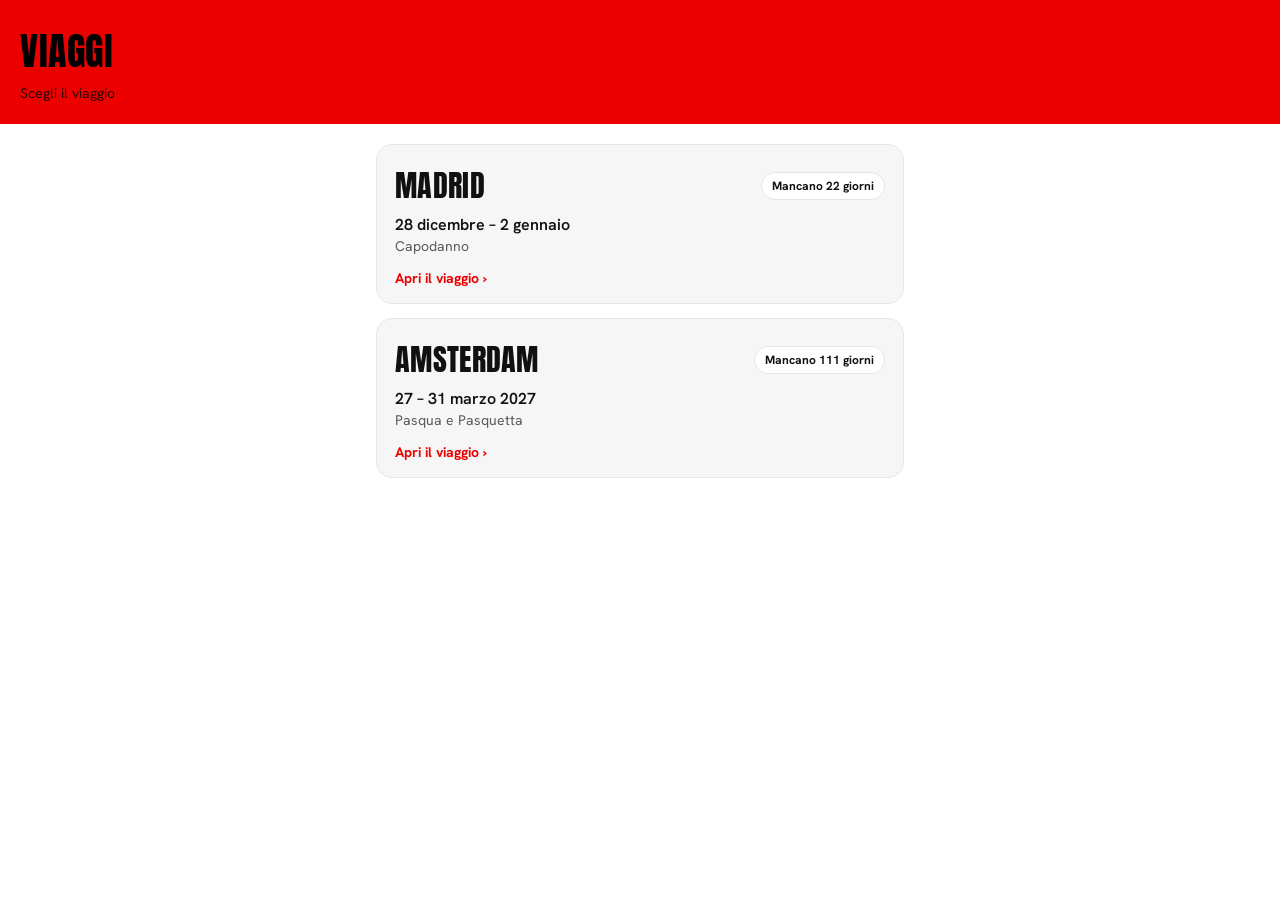
==== commit 047a3b8a: "Pagina iniziale con due viaggi: Amsterdam in cartella e Madrid nuova Co-Authored-By: Claude Sonnet 5" ====
--- a/index.html
+++ b/index.html
@@ -3,1661 +3,66 @@
 <head>
 <meta charset="UTF-8">
 <meta name="viewport" content="width=device-width, initial-scale=1, viewport-fit=cover">
-<title>Amsterdam · Marzo 2027</title>
+<title>Viaggi</title>
 <meta name="theme-color" content="#EC0000">
-<meta name="description" content="Itinerario di Amsterdam, 27 - 31 marzo 2027">
+<meta name="robots" content="noindex">
 <meta name="apple-mobile-web-app-capable" content="yes">
 <meta name="mobile-web-app-capable" content="yes">
 <meta name="apple-mobile-web-app-status-bar-style" content="black-translucent">
-<meta name="apple-mobile-web-app-title" content="Amsterdam">
+<meta name="apple-mobile-web-app-title" content="Viaggi">
 <link rel="manifest" href="manifest.webmanifest">
-<link rel="stylesheet" href="tools.css">
-<link rel="stylesheet" href="itin.css">
 <link rel="icon" type="image/png" sizes="192x192" href="icon-192.png">
 <link rel="apple-touch-icon" href="apple-touch-icon.png">
 <style>
-@import url('https://fonts.googleapis.com/css2?family=Anton&family=Hanken+Grotesk:ital,wght@0,300;0,400;0,500;0,600;0,700;1,300;1,400&display=swap');
-
-:root {
-  --sg: #EC0000;
-  --dg: #B80000;
-  --accent: #EC0000;
-  --accent-light: #FF5A5A;
-  --on-accent: #FFFFFF;
-  --ice: #E6E6E6;
-  --white: #FFFFFF;
-  --bg: #FFFFFF;
-  --surface: #FFFFFF;
-  --surface2: #F3F2F0;
-  --border: rgba(0,0,0,0.10);
-  --text: #111111;
-  --text2: #555555;
-  --text3: #8A8A8A;
-  --radius: 16px;
-  --shadow: 0 2px 12px rgba(0,0,0,0.08);
-  color-scheme: light;
-}
-@media (prefers-color-scheme: dark) {
-  :root:not([data-theme="light"]) {
-    --bg: #0b0b0b;
-    --surface: #171717;
-    --surface2: #242424;
-    --border: rgba(255,255,255,0.12);
-    --text: #F2F2F2;
-    --text2: #B5B5B5;
-    --text3: #8A8A8A;
-    color-scheme: dark;
-  }
-}
-:root[data-theme="dark"] {
-  --bg: #0b0b0b;
-  --surface: #171717;
-  --surface2: #242424;
-  --border: rgba(255,255,255,0.12);
-  --text: #F2F2F2;
-  --text2: #B5B5B5;
-  --text3: #8A8A8A;
-  color-scheme: dark;
-}
-
-*, *::before, *::after { box-sizing: border-box; margin: 0; padding: 0; }
-html { height: 100%; }
-body {
-  font-family: 'Hanken Grotesk', sans-serif;
-  background: var(--bg);
-  color: var(--text);
-  display: flex; flex-direction: column;
-  min-height: 100vh;
-  padding-top: env(safe-area-inset-top, 0px);
-  -webkit-font-smoothing: antialiased;
-}
-body::before {
-  content: "";
-  position: fixed;
-  inset: 0 0 auto;
-  height: env(safe-area-inset-top, 0px);
-  z-index: 200;
-  background: var(--sg);
-}
-
-/* ── HEADER ── */
-.app-header {
-  background: var(--sg);
-  padding: 18px 20px 20px;
-  position: sticky;
-  top: env(safe-area-inset-top, 0px);
-  z-index: 100;
-}
-.app-header-inner {
-  display: flex;
-  align-items: flex-end;
-  justify-content: space-between;
-}
-.app-title {
-  font-family: 'Anton', sans-serif;
-  font-size: 28px;
-  color: var(--white);
-  letter-spacing: 1.5px;
-  line-height: 1;
-}
-.app-dates {
-  font-size: 12px;
-  font-weight: 500;
-  color: rgba(255,255,255,0.92);
-  letter-spacing: 0.5px;
-  margin-top: 4px;
-}
-.header-badge {
-  background: var(--accent);
-  color: var(--on-accent);
-  font-size: 11px;
-  font-weight: 700;
-  padding: 5px 10px;
-  border-radius: 20px;
-  letter-spacing: 0.3px;
-}
-
-/* ── BOTTOM NAV ── */
-.bottom-nav {
-  position: sticky;
-  bottom: 0;
-  width: 100%;
-  margin-top: auto;
-  flex: 0 0 auto;
-  background: var(--surface);
-  border-top: 1px solid var(--border);
-  display: flex;
-  padding-bottom: env(safe-area-inset-bottom, 0px);
-  z-index: 100;
-  box-shadow: 0 -4px 20px rgba(0,0,0,0.08);
-}
-.nav-btn {
-  flex: 1;
-  display: flex;
-  flex-direction: column;
-  align-items: center;
-  gap: 3px;
-  padding: 10px 4px 8px;
-  background: none;
-  border: none;
-  cursor: pointer;
-  font-family: 'Hanken Grotesk', sans-serif;
-  color: var(--text3);
-  transition: color 0.2s;
-  -webkit-tap-highlight-color: transparent;
-}
-.nav-btn.active { color: var(--accent); }
-@media (prefers-color-scheme: dark) {
-  :root:not([data-theme="light"]) .nav-btn.active { color: var(--accent-light); }
-}
-:root[data-theme="dark"] .nav-btn.active { color: var(--accent-light); }
-.nav-icon { font-size: 20px; line-height: 1; }
-.nav-label { font-size: 10px; font-weight: 600; letter-spacing: 0.2px; }
-
-/* ── CONTENT ── */
-.screen { display: none; padding: 0 16px 16px; max-width: 540px; margin: 0 auto; }
-.screen.active { display: block; width: 100%; flex: 1 0 auto; }
-
-/* ── DAY HERO ── */
-.day-hero {
-  background: var(--sg);
-  border-radius: var(--radius);
-  padding: 20px;
-  margin: 16px 0 12px;
-  position: relative;
-  overflow: hidden;
-}
-.day-hero::before {
-  content: attr(data-emoji);
-  position: absolute;
-  right: -10px; top: -10px;
-  font-size: 80px;
-  opacity: 0.12;
-  line-height: 1;
-}
-.day-hero-date {
-  font-size: 11px;
-  font-weight: 700;
-  letter-spacing: 1.5px;
-  text-transform: uppercase;
-  color: var(--accent);
-  margin-bottom: 6px;
-}
-.day-hero-title {
-  font-family: 'Anton', sans-serif;
-  font-size: 26px;
-  color: var(--white);
-  line-height: 1.1;
-  letter-spacing: 0.5px;
-}
-.day-hero-sub {
-  font-size: 13px;
-  color: rgba(255,255,255,0.7);
-  margin-top: 6px;
-  font-weight: 400;
-  font-style: italic;
-}
-
-/* ── SECTION LABEL ── */
-.section-label {
-  font-size: 11px;
-  font-weight: 700;
-  letter-spacing: 1.5px;
-  text-transform: uppercase;
-  color: var(--text3);
-  margin: 20px 0 10px 2px;
-}
-
-/* ── TAPPA CARD ── */
-.tappa {
-  background: var(--surface);
-  border-radius: var(--radius);
-  padding: 16px;
-  margin-bottom: 10px;
-  box-shadow: var(--shadow);
-  border: 1px solid var(--border);
-}
-.tappa-header {
-  display: flex;
-  align-items: flex-start;
-  gap: 12px;
-}
-.tappa-icon-wrap {
-  display: flex;
-  flex-direction: column;
-  align-items: center;
-  gap: 4px;
-  flex-shrink: 0;
-}
-.tappa-icon {
-  width: 40px; height: 40px;
-  border-radius: 12px;
-  display: flex; align-items: center; justify-content: center;
-  font-size: 18px;
-  flex-shrink: 0;
-}
-.ic-default { background: var(--surface2); }
-.ic-coffee { background: rgba(236,0,0,0.10); }
-.ic-food { background: rgba(100,180,120,0.12); }
-.ic-must { background: rgba(0,0,0,0.08); }
-.ic-transport { background: rgba(0,0,0,0.06); }
-.ic-night { background: rgba(80,60,120,0.10); }
-
-.tappa-time {
-  font-size: 10px;
-  font-weight: 700;
-  color: var(--text3);
-  letter-spacing: 0.3px;
-  white-space: nowrap;
-}
-
-.tappa-content { flex: 1; min-width: 0; }
-.tappa-tag {
-  display: inline-flex;
-  align-items: center;
-  gap: 3px;
-  padding: 2px 7px;
-  border-radius: 6px;
-  font-size: 10px;
-  font-weight: 700;
-  letter-spacing: 0.4px;
-  text-transform: uppercase;
-  margin-bottom: 4px;
-}
-.tag-coffee { background: rgba(236,0,0,0.10); color: #A30000; }
-@media (prefers-color-scheme: dark) {
-  :root:not([data-theme="light"]) .tag-coffee { background: rgba(255,90,90,0.16); color: var(--accent-light); }
-}
-:root[data-theme="dark"] .tag-coffee { background: rgba(255,90,90,0.16); color: var(--accent-light); }
-.tag-book { background: rgba(60,150,90,0.14); color: #2a6b43; }
-@media (prefers-color-scheme: dark) {
-  :root:not([data-theme="light"]) .tag-book { background: rgba(60,150,90,0.18); color: #7fd3a0; }
-}
-:root[data-theme="dark"] .tag-book { background: rgba(60,150,90,0.18); color: #7fd3a0; }
-.tag-free { background: rgba(0,0,0,0.07); color: var(--text2); }
-.tag-food { background: rgba(80,160,100,0.12); color: #2a6a3a; }
-@media (prefers-color-scheme: dark) {
-  :root:not([data-theme="light"]) .tag-food { background: rgba(80,160,100,0.15); color: #80c890; }
-}
-:root[data-theme="dark"] .tag-food { background: rgba(80,160,100,0.15); color: #80c890; }
-
-.tappa-name {
-  font-size: 16px;
-  font-weight: 700;
-  color: var(--text);
-  line-height: 1.2;
-  margin-bottom: 4px;
-}
-.tappa-desc {
-  font-size: 13px;
-  color: var(--text2);
-  line-height: 1.55;
-}
-.tappa-desc strong { color: var(--text); font-weight: 600; }
-.tappa-desc em { font-style: italic; color: var(--text3); }
-
-/* ── QUARTIERE CARD ── */
-.quartiere {
-  background: var(--surface);
-  border-radius: var(--radius);
-  overflow: hidden;
-  margin-bottom: 10px;
-  box-shadow: var(--shadow);
-  border: 1px solid var(--border);
-}
-.quartiere-header {
-  background: var(--sg);
-  padding: 14px 16px;
-  display: flex;
-  align-items: center;
-  gap: 10px;
-}
-.quartiere-emoji { font-size: 22px; }
-.quartiere-title {
-  font-family: 'Anton', sans-serif;
-  font-size: 18px;
-  color: var(--white);
-  letter-spacing: 0.5px;
-}
-.quartiere-sub {
-  font-size: 12px;
-  color: rgba(255,255,255,0.92);
-  font-weight: 500;
-  margin-top: 1px;
-}
-.quartiere-body { padding: 14px 16px; }
-.quartiere-desc {
-  font-size: 13px;
-  color: var(--text2);
-  line-height: 1.6;
-  margin-bottom: 12px;
-}
-.highlights {
-  display: flex;
-  flex-direction: column;
-  gap: 8px;
-}
-.highlight-item {
-  display: flex;
-  gap: 10px;
-  align-items: flex-start;
-}
-.highlight-dot {
-  width: 6px; height: 6px;
-  border-radius: 50%;
-  background: var(--accent);
-  flex-shrink: 0;
-  margin-top: 5px;
-}
-.highlight-text {
-  font-size: 13px;
-  color: var(--text2);
-  line-height: 1.45;
-}
-.highlight-text strong { color: var(--text); font-weight: 600; }
-
-/* ── MAPS BUTTON ── */
-.maps-row {
-  display: flex;
-  gap: 6px;
-  margin-top: 12px;
-  flex-wrap: wrap;
-}
-.btn-m {
-  display: inline-flex;
-  align-items: center;
-  gap: 5px;
-  padding: 7px 12px;
-  border-radius: 10px;
-  font-size: 12px;
-  font-weight: 600;
-  font-family: 'Hanken Grotesk', sans-serif;
-  text-decoration: none;
-  transition: opacity 0.2s;
-  -webkit-tap-highlight-color: transparent;
-}
-.btn-m:active { opacity: 0.7; }
-.btn-dark { background: #fff; color: var(--accent); border: 1.5px solid var(--accent); }
-.btn-yellow { background: var(--accent); color: var(--on-accent); }
-.btn-outline { background: var(--surface2); color: var(--text); border: 1px solid var(--border); }
-
-/* ── COFFEE SHOP LIST ── */
-.coffee-section { margin-bottom: 10px; }
-.coffee-zone-label {
-  font-size: 10px;
-  font-weight: 700;
-  letter-spacing: 1.5px;
-  text-transform: uppercase;
-  color: var(--text3);
-  margin: 16px 0 8px 2px;
-}
-.coffee-card {
-  background: var(--surface);
-  border-radius: var(--radius);
-  border: 1px solid var(--border);
-  box-shadow: var(--shadow);
-  overflow: hidden;
-}
-.coffee-item {
-  display: flex;
-  align-items: center;
-  gap: 12px;
-  padding: 13px 16px;
-  border-bottom: 1px solid var(--border);
-}
-.coffee-item:last-child { border-bottom: none; }
-.coffee-dot-wrap {
-  width: 36px; height: 36px;
-  border-radius: 10px;
-  background: rgba(245,195,116,0.15);
-  display: flex; align-items: center; justify-content: center;
-  font-size: 16px;
-  flex-shrink: 0;
-}
-.coffee-info { flex: 1; min-width: 0; }
-.coffee-name { font-size: 14px; font-weight: 700; color: var(--text); }
-.coffee-desc { font-size: 12px; color: var(--text3); margin-top: 1px; }
-.coffee-star { color: var(--accent); font-size: 12px; }
-
-/* ── INFO BOX ── */
-.info-box {
-  background: var(--surface);
-  border-radius: var(--radius);
-  border: 1px solid var(--border);
-  box-shadow: var(--shadow);
-  overflow: hidden;
-  margin-bottom: 10px;
-}
-.info-box-header {
-  padding: 14px 16px 12px;
-  border-bottom: 1px solid var(--border);
-  display: flex;
-  align-items: center;
-  gap: 8px;
-}
-.info-box-title { font-size: 15px; font-weight: 700; color: var(--text); }
-.info-box-body { padding: 0; }
-.info-row {
-  display: flex;
-  align-items: flex-start;
-  gap: 12px;
-  padding: 12px 16px;
-  border-bottom: 1px solid var(--border);
-}
-.info-row:last-child { border-bottom: none; }
-.info-row-icon { font-size: 16px; flex-shrink: 0; margin-top: 1px; }
-.info-row-content { flex: 1; }
-.info-row-label { font-size: 13px; font-weight: 700; color: var(--text); }
-.info-row-desc { font-size: 12px; color: var(--text2); margin-top: 2px; line-height: 1.5; }
-.info-row-desc a { color: var(--sg); font-weight: 600; text-decoration: underline; }
-@media (prefers-color-scheme: dark) {
-  :root:not([data-theme="light"]) .info-row-desc a { color: var(--accent-light); }
-}
-:root[data-theme="dark"] .info-row-desc a { color: var(--accent-light); }
-
-/* ── PRENOTAZIONI ── */
-.pren-box {
-  background: rgba(60,150,90,0.07);
-  border: 1.5px solid rgba(60,150,90,0.25);
-  border-radius: var(--radius);
-  padding: 16px;
-  margin-bottom: 10px;
-}
-.pren-title {
-  font-size: 13px;
-  font-weight: 700;
-  color: #2a6b43;
-  margin-bottom: 12px;
-  display: flex;
-  align-items: center;
-  gap: 6px;
-}
-@media (prefers-color-scheme: dark) {
-  :root:not([data-theme="light"]) .pren-title { color: #7fd3a0; }
-  :root:not([data-theme="light"]) .pren-box { background: rgba(60,150,90,0.10); border-color: rgba(60,150,90,0.30); }
-}
-:root[data-theme="dark"] .pren-title { color: #7fd3a0; }
-:root[data-theme="dark"] .pren-box { background: rgba(60,150,90,0.10); border-color: rgba(60,150,90,0.30); }
-.pren-item {
-  display: flex;
-  align-items: flex-start;
-  gap: 8px;
-  margin-bottom: 10px;
-  font-size: 13px;
-}
-.pren-item:last-child { margin-bottom: 0; }
-.pren-item-dot { color: #3c965a; margin-top: 1px; font-size: 10px; }
-.pren-item a { font-weight: 700; color: #2a6b43; text-decoration: underline; }
-@media (prefers-color-scheme: dark) {
-  :root:not([data-theme="light"]) .pren-item a { color: #f08080; }
-}
-:root[data-theme="dark"] .pren-item a { color: #f08080; }
-
-.tag-todo { background: rgba(214,150,0,0.16); color: #7a5200; }
-@media (prefers-color-scheme: dark) {
-  :root:not([data-theme="light"]) .tag-todo { background: rgba(240,180,60,0.18); color: #f0c060; }
-}
-:root[data-theme="dark"] .tag-todo { background: rgba(240,180,60,0.18); color: #f0c060; }
-.pren-box.todo { background: rgba(214,150,0,0.07); border-color: rgba(214,150,0,0.30); }
-.pren-box.todo .pren-title { color: #7a5200; }
-.pren-box.todo .pren-item-dot { color: #c98a00; }
-.pren-box.todo .pren-item a { color: #7a5200; }
-@media (prefers-color-scheme: dark) {
-  :root:not([data-theme="light"]) .pren-box.todo { background: rgba(240,180,60,0.08); border-color: rgba(240,180,60,0.30); }
-  :root:not([data-theme="light"]) .pren-box.todo .pren-title, :root:not([data-theme="light"]) .pren-box.todo .pren-item a { color: #f0c060; }
-}
-:root[data-theme="dark"] .pren-box.todo { background: rgba(240,180,60,0.08); border-color: rgba(240,180,60,0.30); }
-:root[data-theme="dark"] .pren-box.todo .pren-title, :root[data-theme="dark"] .pren-box.todo .pren-item a { color: #f0c060; }
-
-/* ── DIVIDER ── */
-.divider { height: 1px; background: var(--border); margin: 4px 0 16px; }
-
-.hidden { display: none !important; }
+@import url('https://fonts.googleapis.com/css2?family=Anton&family=Hanken+Grotesk:wght@400;500;600;700&display=swap');
+:root { --sg: #EC0000; --ink: #111111; --ink2: #5b5b5b; --line: #e6e6e6; --bg: #ffffff; --card: #f6f6f6; }
+* { box-sizing: border-box; margin: 0; padding: 0; }
+body { font-family: 'Hanken Grotesk', system-ui, sans-serif; background: var(--bg); color: var(--ink); min-height: 100vh; }
+header { background: var(--sg); padding: calc(env(safe-area-inset-top) + 22px) 20px 22px; }
+header h1 { font-family: 'Anton', sans-serif; font-weight: 400; font-size: 38px; letter-spacing: 0.5px; color: #000; text-transform: uppercase; }
+header p { margin-top: 4px; font-size: 14px; color: #000; opacity: 0.8; }
+main { padding: 20px 16px calc(env(safe-area-inset-bottom) + 28px); display: grid; gap: 14px; max-width: 560px; margin: 0 auto; }
+a.trip { display: block; text-decoration: none; color: inherit; background: var(--card); border: 1px solid var(--line); border-radius: 16px; padding: 18px 18px 16px; }
+a.trip:active { transform: scale(0.99); }
+.trip-top { display: flex; align-items: center; justify-content: space-between; gap: 10px; }
+.trip-name { font-family: 'Anton', sans-serif; font-weight: 400; font-size: 30px; text-transform: uppercase; letter-spacing: 0.3px; }
+.badge { font-size: 12px; font-weight: 700; padding: 5px 10px; border-radius: 999px; background: #fff; border: 1px solid var(--line); white-space: nowrap; }
+.badge.live { background: var(--sg); color: #fff; border-color: var(--sg); }
+.trip-dates { margin-top: 6px; font-size: 16px; font-weight: 600; }
+.trip-sub { margin-top: 2px; font-size: 14px; color: var(--ink2); }
+.trip-go { margin-top: 14px; font-size: 14px; font-weight: 700; color: var(--sg); }
 </style>
 </head>
 <body>
-
-<header class="app-header">
-  <div class="app-header-inner">
-    <div>
-      <div class="app-title">AMSTERDAM 🇳🇱</div>
-      <div class="app-dates">27 – 31 marzo 2027</div>
-    </div>
-    <div class="header-badge">5 giorni</div>
-  </div>
+<header>
+  <h1>Viaggi</h1>
+  <p>Scegli il viaggio</p>
 </header>
-
-<!-- ══════════════ SABATO ══════════════ -->
-<div class="screen active" id="s0">
-  <div class="day-hero" data-emoji="✈️">
-    <div class="day-hero-date">Sabato 27 marzo</div>
-    <div class="day-hero-title">Arrivo, centro e luci rosse</div>
-    <div class="day-hero-sub">Ajax · Dampkring · Rembrandtplein · Oude Kerk</div>
-  </div>
-
-  <div class="section-label">Arrivo</div>
-  <div class="tappa">
-    <div class="tappa-header">
-      <div class="tappa-icon-wrap">
-        <div class="tappa-icon ic-transport">✈️</div>
-        <span class="tappa-time">14:40</span>
-      </div>
-      <div class="tappa-content">
-        <span class="tappa-tag tag-book">🔖 Prenotato · KL1598</span>
-        <div class="tappa-name">Volo di andata, atterraggio a Schiphol</div>
-        <div class="tappa-desc">KLM KL1598 da Linate, partenza alle 13:00. Dalla stazione di Schiphol prendi il treno fino a <strong>Duivendrecht</strong> e poi la metro <strong>53 o 54</strong> fino a Waterlooplein o Weesperplein: in tutto 32-39 minuti. Paga con la carta contactless (OVpay), una carta per persona, appoggiandola sul lettore quando sali e quando scendi.</div>
-        <div class="maps-row">
-          <a class="btn-m btn-dark" href="https://maps.google.com/?q=Schiphol+Airport+Station+Amsterdam" target="_blank">📍 Stazione di Schiphol</a>
-        </div>
-      </div>
-    </div>
-  </div>
-  <div class="tappa">
-    <div class="tappa-header">
-      <div class="tappa-icon-wrap">
-        <div class="tappa-icon ic-default">🏠</div>
-        <span class="tappa-time">16:30</span>
-      </div>
-      <div class="tappa-content">
-        <div class="tappa-name">Alloggio, Nieuwe Keizersgracht 57</div>
-        <div class="tappa-desc">Monolocale a 2 minuti dall'Hortus Botanicus e a 7-8 minuti a piedi da Magere Brug, Blauwbrug, Carré e Waterlooplein. Appoggi gli zaini e riparti: il sole tramonta alle 19:05.</div>
-        <div class="maps-row">
-          <a class="btn-m btn-dark" href="https://maps.google.com/?q=Nieuwe+Keizersgracht+57+Amsterdam" target="_blank">📍 Alloggio</a>
-        </div>
-      </div>
-    </div>
-  </div>
-  <div class="section-label">Pomeriggio e sera</div>
-  <div class="tappa">
-    <div class="tappa-header">
-      <div class="tappa-icon-wrap">
-        <div class="tappa-icon ic-default">⚽</div>
-        <span class="tappa-time">17:20</span>
-      </div>
-      <div class="tappa-content">
-        <div class="tappa-name">Ajax Fanshop Kalverstraat</div>
-        <div class="tappa-desc">Kalverstraat 124 · il negozio ufficiale dell'Ajax. Qui prendi la sciarpa. Il sabato chiude alle 19:00: controlla gli orari sul sito dell'Ajax prima di partire dall'alloggio (alle 16:45).</div>
-        <div class="maps-row">
-          <a class="btn-m btn-dark" href="https://maps.google.com/?q=Ajax+Fanshop+Kalverstraat+124+Amsterdam" target="_blank">📍 Apri Maps</a>
-        </div>
-      </div>
-    </div>
-  </div>
-  <div class="tappa">
-    <div class="tappa-header">
-      <div class="tappa-icon-wrap">
-        <div class="tappa-icon ic-coffee">🌿</div>
-        <span class="tappa-time">18:00</span>
-      </div>
-      <div class="tappa-content">
-        <span class="tappa-tag tag-coffee">☁️ Coffee</span>
-        <div class="tappa-name">Dampkring</div>
-        <div class="tappa-desc">Jordaan. Uno dei più amati dai locali, con un'atmosfera calda e raccolta. Curioso: in questo locale hanno girato una scena di Ocean's Twelve.</div>
-        <div class="maps-row">
-          <a class="btn-m btn-dark" href="https://maps.google.com/?q=Dampkring+coffeeshop+Amsterdam+Jordaan" target="_blank">📍 Apri Maps</a>
-        </div>
-      </div>
-    </div>
-  </div>
-  <div class="tappa">
-    <div class="tappa-header">
-      <div class="tappa-icon-wrap">
-        <div class="tappa-icon ic-default">🐭</div>
-        <span class="tappa-time">18:35</span>
-      </div>
-      <div class="tappa-content">
-        <div class="tappa-name">Tom &amp; Jerry di Frankey</div>
-        <div class="tappa-desc">Cerca sul muro in <strong>Koggestraat</strong>, davanti al magazzino T' Koggeschip. Naso all'insù: sono piccoli e nascosti in alto. Potrebbero non esserci più, perché qualcuno li porta via come souvenir.</div>
-        <div class="maps-row">
-          <a class="btn-m btn-dark" href="https://maps.google.com/?q=Koggestraat+Amsterdam" target="_blank">📍 Koggestraat</a>
-        </div>
-      </div>
-    </div>
-  </div>
-  <div class="tappa">
-    <div class="tappa-header">
-      <div class="tappa-icon-wrap">
-        <div class="tappa-icon ic-night">🍹</div>
-        <span class="tappa-time">19:35</span>
-      </div>
-      <div class="tappa-content">
-        <div class="tappa-name">Aperitivo a Rembrandtplein</div>
-        <div class="tappa-desc">La piazza della movida di Amsterdam: terrazze, locali e gente fino a tardi. Un aperitivo qui prima di cena.</div>
-        <div class="maps-row">
-          <a class="btn-m btn-dark" href="https://maps.google.com/?q=Rembrandtplein+Amsterdam" target="_blank">📍 Apri Maps</a>
-        </div>
-      </div>
-    </div>
-  </div>
-  <div class="tappa">
-    <div class="tappa-header">
-      <div class="tappa-icon-wrap">
-        <div class="tappa-icon ic-default">🍽️</div>
-        <span class="tappa-time">20:15</span>
-      </div>
-      <div class="tappa-content">
-        <span class="tappa-tag tag-todo">📝 Da prenotare · solo con sconto del 50%</span>
-        <div class="tappa-name">Rembrandt Corner – cena</div>
-        <div class="tappa-desc">Jodenbreestraat 2 · bistrot olandese con cucina moderna, a due passi dalla casa di Rembrandt. Da riprenotare, e solo se c'è lo sconto del 50% come a ottobre: senza sconto la cena di sabato resta fuori.</div>
-        <div class="maps-row">
-          <a class="btn-m btn-dark" href="https://maps.google.com/?q=Rembrandt+Corner+Jodenbreestraat+2+Amsterdam" target="_blank">📍 Apri Maps</a>
-          <a class="btn-m btn-yellow" href="https://www.rembrandtcorner.nl/" target="_blank">Sito ufficiale</a>
-        </div>
-      </div>
-    </div>
-  </div>
-  <div class="section-label">Notte – luci rosse</div>
-  <div class="quartiere">
-    <div class="quartiere-header">
-      <span class="quartiere-emoji">🔴</span>
-      <div>
-        <div class="quartiere-title">RED LIGHT DISTRICT</div>
-        <div class="quartiere-sub">21:45 · De Wallen, il quartiere più antico di Amsterdam</div>
-      </div>
-    </div>
-    <div class="quartiere-body">
-      <div class="quartiere-desc">De Wallen è il cuore storico di Amsterdam: canali stretti, chiese medievali e luci rosse. Di sera è uno spettacolo visivo unico al mondo, e non è solo quello che pensi: ci sono chiese del '600, cortili silenziosi e la più alta concentrazione di coffee shop della città.</div>
-      <div class="highlights">
-        <div class="highlight-item">
-          <div class="highlight-dot"></div>
-          <div class="highlight-text"><strong>Oude Kerk</strong>: la chiesa più antica di Amsterdam (1213) circondata dalle vetrine a luci rosse. Il contrasto è volutamente assurdo e bellissimo.</div>
-        </div>
-        <div class="highlight-item">
-          <div class="highlight-dot"></div>
-          <div class="highlight-text"><strong>Oudezijds Voorburgwal</strong>: il canale principale del quartiere. Di notte, con i riflessi nell'acqua, è uno degli scorci più belli di Amsterdam.</div>
-        </div>
-      </div>
-      <div class="maps-row">
-          <a class="btn-m btn-dark" href="https://maps.google.com/?q=Red+Light+District+Amsterdam+De+Wallen" target="_blank">📍 De Wallen</a>
-          <a class="btn-m btn-outline" href="https://maps.google.com/?q=Oude+Kerk+Amsterdam" target="_blank">📍 Oude Kerk</a>
-          <a class="btn-m btn-outline" href="https://maps.google.com/?q=Oudezijds+Voorburgwal+Amsterdam" target="_blank">📍 Oudezijds Voorburgwal</a>
-      </div>
-    </div>
-  </div>
-  <div class="tappa">
-    <div class="tappa-header">
-      <div class="tappa-icon-wrap">
-        <div class="tappa-icon ic-coffee">🌿</div>
-        
-      </div>
-      <div class="tappa-content">
-        <span class="tappa-tag tag-coffee">☁️ Coffee</span>
-        <div class="tappa-name">Green House</div>
-        <div class="tappa-desc">Oudezijds Voorburgwal 191 · qualità alta, premiato più volte alla Cannabis Cup, con la terrazza sul canale.</div>
-        <div class="maps-row">
-          <a class="btn-m btn-dark" href="https://maps.google.com/?q=Green+House+Oudezijds+Voorburgwal+191+Amsterdam" target="_blank">📍 Apri Maps</a>
-        </div>
-      </div>
-    </div>
-  </div>
-  <div class="tappa">
-    <div class="tappa-header">
-      <div class="tappa-icon-wrap">
-        <div class="tappa-icon ic-night">🪑</div>
-        
-      </div>
-      <div class="tappa-content">
-        <div class="tappa-name">Café Hill Street Blues</div>
-        <div class="tappa-desc">Warmoesstraat 52A · bar smoke-friendly: porta quello che hai comprato e fumalo comodamente sulle poltrone con vista sul canale. Ottimo per chiudere la serata. Aperto fino all'1:00.</div>
-        <div class="maps-row">
-          <a class="btn-m btn-dark" href="https://maps.google.com/?q=Hill+Street+Blues+Warmoesstraat+52+Amsterdam" target="_blank">📍 Apri Maps</a>
-        </div>
-      </div>
-    </div>
-  </div>
-  <div class="tappa">
-    <div class="tappa-header">
-      <div class="tappa-icon-wrap">
-        <div class="tappa-icon ic-night">🥃</div>
-        <span class="tappa-time">23:40</span>
-      </div>
-      <div class="tappa-content">
-        <div class="tappa-name">Ultimo drink a Rembrandtplein</div>
-        <div class="tappa-desc">Un ultimo drink al Door 74 o su una terrazza della piazza. Poi rientri a piedi lungo l'Amstel e arrivi all'alloggio verso le 0:30.</div>
-        <div class="maps-row">
-          <a class="btn-m btn-dark" href="https://maps.google.com/?q=Rembrandtplein+Amsterdam" target="_blank">📍 Apri Maps</a>
-        </div>
-      </div>
-    </div>
-  </div>
-</div>
-
-<!-- ══════════════ DOMENICA ══════════════ -->
-<div class="screen hidden" id="s1">
-  <div class="day-hero" data-emoji="🐣">
-    <div class="day-hero-date">Domenica 28 marzo · Pasqua</div>
-    <div class="day-hero-title">Musei, parco e SmokeBoat</div>
-    <div class="day-hero-sub">Van Gogh · Moco · Vondelpark · SmokeBoat</div>
-  </div>
-
-  <div class="section-label">Mattina – musei</div>
-  <div class="tappa">
-    <div class="tappa-header">
-      <div class="tappa-icon-wrap">
-        <div class="tappa-icon ic-must">🎨</div>
-        <span class="tappa-time">10:00</span>
-      </div>
-      <div class="tappa-content">
-        <span class="tappa-tag tag-todo">📝 Da prenotare · slot 10:00</span>
-        <div class="tappa-name">Van Gogh Museum</div>
-        <div class="tappa-desc">~2,5/3h. La collezione più grande al mondo di Van Gogh: <strong>I Girasoli, I Mangiatori di Patate, Mandorlo in Fiore, La Camera da Letto</strong>. 4 piani, sale cronologiche che seguono l'evoluzione dell'artista dall'Olanda alla Provenza. A Pasqua può essere affollato: prenota lo slot e arriva qualche minuto prima. <strong>vangoghmuseum.nl</strong></div>
-        <div class="maps-row">
-          <a class="btn-m btn-dark" href="https://maps.google.com/?q=Van+Gogh+Museum+Amsterdam+Museumplein" target="_blank">📍 Apri Maps</a>
-          <a class="btn-m btn-yellow" href="https://www.vangoghmuseum.nl" target="_blank">Sito ufficiale</a>
-        </div>
-      </div>
-    </div>
-  </div>
-  <div class="tappa">
-    <div class="tappa-header">
-      <div class="tappa-icon-wrap">
-        <div class="tappa-icon ic-food">🥪</div>
-        <span class="tappa-time">12:30</span>
-      </div>
-      <div class="tappa-content">
-        <span class="tappa-tag tag-food">🍴 Cibo</span>
-        <div class="tappa-name">Albert Heijn – Van Baerlestraat 33</div>
-        <div class="tappa-desc">A 3 minuti a piedi dal Van Gogh. Panini freschi, insalate, piatti pronti: pranzo veloce ed economico prima del Moco. <strong>Domenica di Pasqua potrebbe essere chiuso: da ricontrollare.</strong></div>
-        <div class="maps-row">
-          <a class="btn-m btn-dark" href="https://maps.google.com/?q=Albert+Heijn+Van+Baerlestraat+33+Amsterdam" target="_blank">📍 Apri Maps</a>
-        </div>
-      </div>
-    </div>
-  </div>
-  <div class="tappa">
-    <div class="tappa-header">
-      <div class="tappa-icon-wrap">
-        <div class="tappa-icon ic-must">🖼️</div>
-        <span class="tappa-time">13:30</span>
-      </div>
-      <div class="tappa-content">
-        <span class="tappa-tag tag-book">🔖 Prenotato · data e ora da confermare</span>
-        <div class="tappa-name">Moco Museum</div>
-        <div class="tappa-desc">~1,5h. A 2 minuti dal Van Gogh. <strong>Banksy, Andy Warhol, Jean-Michel Basquiat, Keith Haring, Yayoi Kusama.</strong> Uno dei musei più fotografati di Amsterdam: ogni sala è pensata per essere vissuta oltre che vista. <strong>mocomuseum.com</strong></div>
-        <div class="maps-row">
-          <a class="btn-m btn-dark" href="https://maps.google.com/?q=Moco+Museum+Amsterdam+Honthorststraat" target="_blank">📍 Apri Maps</a>
-          <a class="btn-m btn-yellow" href="https://www.mocomuseum.com" target="_blank">Sito ufficiale</a>
-        </div>
-      </div>
-    </div>
-  </div>
-  <div class="section-label">Pomeriggio – Vondelpark</div>
-  <div class="quartiere">
-    <div class="quartiere-header">
-      <span class="quartiere-emoji">🌳</span>
-      <div>
-        <div class="quartiere-title">VONDELPARK</div>
-        <div class="quartiere-sub">15:30 · il grande polmone verde di Amsterdam</div>
-      </div>
-    </div>
-    <div class="quartiere-body">
-      <div class="quartiere-desc">Il parco pubblico più amato di Amsterdam: 47 ettari di verde, laghetti, ponticelli, teatri all'aperto e caffetterie storiche. È a 10 minuti a piedi dal Moco, aperto 24 ore su 24 e sempre gratuito.</div>
-      <div class="highlights">
-        <div class="highlight-item">
-          <div class="highlight-dot"></div>
-          <div class="highlight-text"><strong>Blauwe Theehuis</strong>: il caffè a forma di piattino volante nel mezzo del parco. Iconico. Fermati per un tè o una birra.</div>
-        </div>
-        <div class="highlight-item">
-          <div class="highlight-dot"></div>
-          <div class="highlight-text"><strong>Statua di Picasso</strong>: donata dal figlio di Picasso alla città. La trovi passeggiando, non devi cercarla.</div>
-        </div>
-      </div>
-      <div class="maps-row">
-          <a class="btn-m btn-dark" href="https://maps.google.com/?q=Vondelpark+Amsterdam" target="_blank">📍 Vondelpark</a>
-          <a class="btn-m btn-outline" href="https://maps.google.com/?q=Blauwe+Theehuis+Vondelpark+Amsterdam" target="_blank">📍 Blauwe Theehuis</a>
-          <a class="btn-m btn-outline" href="https://maps.google.com/?q=Picasso+sculpture+Vondelpark+Amsterdam" target="_blank">📍 Statua Picasso</a>
-      </div>
-    </div>
-  </div>
-  <div class="section-label">Sera – SmokeBoat</div>
-  <div class="tappa">
-    <div class="tappa-header">
-      <div class="tappa-icon-wrap">
-        <div class="tappa-icon ic-transport">🚋</div>
-        <span class="tappa-time">18:30</span>
-      </div>
-      <div class="tappa-content">
-        <div class="tappa-name">Tram verso il ritrovo</div>
-        <div class="tappa-desc">Il tram 24 parte da <strong>Museumplein</strong>, a una decina di minuti a piedi dal parco, e arriva a Centraal in circa 10 minuti. Poi altri 3 a piedi fino al ritrovo. Carta contactless quando sali e quando scendi (check-out).</div>
-        <div class="maps-row">
-          <a class="btn-m btn-dark" href="https://maps.google.com/?q=Museumplein+Amsterdam" target="_blank">📍 Museumplein</a>
-        </div>
-      </div>
-    </div>
-  </div>
-  <div class="tappa">
-    <div class="tappa-header">
-      <div class="tappa-icon-wrap">
-        <div class="tappa-icon ic-must">🚤</div>
-        <span class="tappa-time">19:30</span>
-      </div>
-      <div class="tappa-content">
-        <span class="tappa-tag tag-todo">📝 Da prenotare · ritrovo 19:15, slot 19:30</span>
-        <div class="tappa-name">SmokeBoat</div>
-        <div class="tappa-desc"><strong>Ritrovo alle 19:15</strong> a Prins Hendrikkade 33A, davanti a Centraal; partenza alle 19:30. ~1h. Crociera privata sui canali con cannabis legale a bordo. Parti poco prima del tramonto (20:07) e finisci sui canali illuminati. <strong>NO tabacco · smokeboat.com</strong></div>
-        <div class="maps-row">
-          <a class="btn-m btn-dark" href="https://maps.google.com/?q=Prins+Hendrikkade+33A+1012+TM+Amsterdam" target="_blank">📍 Ritrovo</a>
-          <a class="btn-m btn-yellow" href="https://www.smokeboat.com" target="_blank">Sito ufficiale</a>
-        </div>
-      </div>
-    </div>
-  </div>
-</div>
-
-<!-- ══════════════ LUNEDÌ ══════════════ -->
-<div class="screen hidden" id="s2">
-  <div class="day-hero" data-emoji="🌷">
-    <div class="day-hero-date">Lunedì 29 marzo · Pasquetta</div>
-    <div class="day-hero-title">Da est a ovest, a piedi</div>
-    <div class="day-hero-sub">Canali · Centro storico · Jordaan</div>
-  </div>
-
-  <div class="section-label">Mattina – da est a ovest</div>
-  <div class="tappa">
-    <div class="tappa-header">
-      <div class="tappa-icon-wrap">
-        <div class="tappa-icon ic-default">🌉</div>
-        <span class="tappa-time">10:30</span>
-      </div>
-      <div class="tappa-content">
-        <div class="tappa-name">Canali, Magere Brug e case danzanti</div>
-        <div class="tappa-desc">Esci dall'alloggio e cammina sui canali attorno: la <strong>Magere Brug</strong> (Ponte Magro), il ponte levatoio più famoso sull'Amstel, è a 7-8 minuti. Di notte è illuminato da centinaia di lampadine bianche. Poco oltre, sull'Amstel, le <strong>case danzanti</strong> (Amstel 102): case secentesche che sembrano appoggiarsi l'una all'altra, perché le fondamenta di legno cedono nel terreno paludoso. A Pasquetta i negozi del centro di solito aprono verso le 12:00.</div>
-        <div class="maps-row">
-          <a class="btn-m btn-dark" href="https://maps.google.com/?q=Magere+Brug+Amsterdam" target="_blank">📍 Magere Brug</a>
-          <a class="btn-m btn-outline" href="https://maps.google.com/?q=The+Dancing+Houses+Amstel+102+Amsterdam" target="_blank">📍 Case danzanti</a>
-        </div>
-      </div>
-    </div>
-  </div>
-  <div class="tappa">
-    <div class="tappa-header">
-      <div class="tappa-icon-wrap">
-        <div class="tappa-icon ic-default">🌉</div>
-        <span class="tappa-time">11:30</span>
-      </div>
-      <div class="tappa-content">
-        <div class="tappa-name">Reguliersgracht – i Sette Ponti</div>
-        <div class="tappa-desc">All'incrocio con l'Herengracht si vedono sette ponti ad arco perfettamente allineati. Uno degli scorci più fotografati di Amsterdam.</div>
-        <div class="maps-row">
-          <a class="btn-m btn-dark" href="https://maps.google.com/?q=Reguliersgracht+seven+bridges+Amsterdam" target="_blank">📍 7 Ponti</a>
-        </div>
-      </div>
-    </div>
-  </div>
-  <div class="tappa">
-    <div class="tappa-header">
-      <div class="tappa-icon-wrap">
-        <div class="tappa-icon ic-default">🌸</div>
-        <span class="tappa-time">12:15</span>
-      </div>
-      <div class="tappa-content">
-        <div class="tappa-name">Bloemenmarkt</div>
-        <div class="tappa-desc">Il mercato galleggiante dei fiori sul Singel: bulbi di tulipano, souvenir, colori intensi.</div>
-        <div class="maps-row">
-          <a class="btn-m btn-dark" href="https://maps.google.com/?q=Bloemenmarkt+Singel+Amsterdam" target="_blank">📍 Bloemenmarkt</a>
-        </div>
-      </div>
-    </div>
-  </div>
-  <div class="tappa">
-    <div class="tappa-header">
-      <div class="tappa-icon-wrap">
-        <div class="tappa-icon ic-default">⛪</div>
-        <span class="tappa-time">13:00</span>
-      </div>
-      <div class="tappa-content">
-        <div class="tappa-name">Begijnhof e Dam</div>
-        <div class="tappa-desc">Il <strong>Begijnhof</strong> è un cortile del '600 nascosto dietro un portone anonimo in pieno centro: silenzio assoluto, case di legno medievali, una piccola chiesa. Ingresso gratuito. <em>Non fare rumore.</em> Poi <strong>Dam Square</strong>, la piazza centrale con il Palazzo Reale e il Monumento Nazionale.</div>
-        <div class="maps-row">
-          <a class="btn-m btn-dark" href="https://maps.google.com/?q=Begijnhof+Amsterdam" target="_blank">📍 Begijnhof</a>
-          <a class="btn-m btn-outline" href="https://maps.google.com/?q=Dam+Square+Amsterdam" target="_blank">📍 Dam Square</a>
-        </div>
-      </div>
-    </div>
-  </div>
-  <div class="tappa">
-    <div class="tappa-header">
-      <div class="tappa-icon-wrap">
-        <div class="tappa-icon ic-default">🏠</div>
-        <span class="tappa-time">14:10</span>
-      </div>
-      <div class="tappa-content">
-        <div class="tappa-name">Singel 7</div>
-        <div class="tappa-desc">La facciata più stretta di Amsterdam (a soli 2,5 metri). In realtà è solo la parte posteriore di una casa normale, ma l'effetto visivo è sorprendente.</div>
-        <div class="maps-row">
-          <a class="btn-m btn-dark" href="https://maps.google.com/?q=Singel+7+Amsterdam" target="_blank">📍 Singel 7</a>
-        </div>
-      </div>
-    </div>
-  </div>
-  <div class="section-label">Pomeriggio – Jordaan</div>
-  <div class="tappa">
-    <div class="tappa-header">
-      <div class="tappa-icon-wrap">
-        <div class="tappa-icon ic-coffee">🌿</div>
-        <span class="tappa-time">14:30</span>
-      </div>
-      <div class="tappa-content">
-        <span class="tappa-tag tag-coffee">☁️ Coffee</span>
-        <div class="tappa-name">Paradox</div>
-        <div class="tappa-desc">Nel cuore del Jordaan. Uno dei coffee shop più autentici di Amsterdam, frequentato dai locali da decenni. Famoso per la <strong>space cake fatta in casa</strong>: se vuoi provarla, qui è la scelta giusta.</div>
-        <div class="maps-row">
-          <a class="btn-m btn-dark" href="https://maps.google.com/?q=Paradox+coffeeshop+Jordaan+Amsterdam" target="_blank">📍 Apri Maps</a>
-        </div>
-      </div>
-    </div>
-  </div>
-  <div class="tappa">
-    <div class="tappa-header">
-      <div class="tappa-icon-wrap">
-        <div class="tappa-icon ic-food">🍽️</div>
-        <span class="tappa-time">dopo</span>
-      </div>
-      <div class="tappa-content">
-        <span class="tappa-tag tag-food">🍴 Cibo</span>
-        <div class="tappa-name">Pranzo in zona Jordaan</div>
-        <div class="tappa-desc">Tanti posti tra le 9 Straatjes e il Prinsengracht: caffetterie, bistrot, panini. A Pasquetta quasi tutti aperti, ma conviene guardare gli orari.</div>
-      </div>
-    </div>
-  </div>
-  <div class="quartiere">
-    <div class="quartiere-header">
-      <span class="quartiere-emoji">🏘️</span>
-      <div>
-        <div class="quartiere-title">JORDAAN</div>
-        <div class="quartiere-sub">16:00 · il quartiere più bello di Amsterdam</div>
-      </div>
-    </div>
-    <div class="quartiere-body">
-      <div class="quartiere-desc">Il Jordaan era il quartiere degli artigiani e degli immigrati nel XVII secolo. Oggi è il posto più desiderato dove vivere ad Amsterdam: canali stretti, case alte e inclinate, cortili nascosti, botteghe. Non si visita, si abita per qualche ora.</div>
-      <div class="highlights">
-        <div class="highlight-item">
-          <div class="highlight-dot"></div>
-          <div class="highlight-text"><strong>Prinsengracht</strong>: uno dei quattro canali principali, quello più scenografico. Cammina lungo le rive e guardati intorno: case galleggianti, alberi che si specchiano nell'acqua, ponti stretti.</div>
-        </div>
-        <div class="highlight-item">
-          <div class="highlight-dot"></div>
-          <div class="highlight-text"><strong>De 9 Straatjes</strong> (le Nove Stradine): nove stradine trasversali tra i canali, piene di boutique indipendenti, negozi vintage e caffetterie. È la zona più fotografata del Jordaan.</div>
-        </div>
-        <div class="highlight-item">
-          <div class="highlight-dot"></div>
-          <div class="highlight-text"><strong>Torensluis</strong>: il ponte più antico e largo di Amsterdam, sul Singel (1648). Sotto ci sono ancora le vecchie prigioni murate. Vale uno sguardo ravvicinato.</div>
-        </div>
-        <div class="highlight-item">
-          <div class="highlight-dot"></div>
-          <div class="highlight-text"><strong>Hofjes</strong>: i cortili interni nascosti dietro i portoni. Zon's Hofje e Karthuizerhof sono i più belli e pochissimi turisti li trovano. Spingi qualche portone.</div>
-        </div>
-      </div>
-      <div class="maps-row">
-          <a class="btn-m btn-dark" href="https://maps.google.com/?q=Jordaan+Amsterdam" target="_blank">📍 Jordaan</a>
-          <a class="btn-m btn-outline" href="https://maps.google.com/?q=De+9+Straatjes+Amsterdam" target="_blank">📍 9 Straatjes</a>
-          <a class="btn-m btn-outline" href="https://maps.google.com/?q=Torensluis+bridge+Amsterdam" target="_blank">📍 Torensluis</a>
-          <a class="btn-m btn-outline" href="https://maps.google.com/?q=Prinsengracht+Amsterdam+Jordaan" target="_blank">📍 Prinsengracht</a>
-      </div>
-    </div>
-  </div>
-  <div class="section-label">Sera</div>
-  <div class="tappa">
-    <div class="tappa-header">
-      <div class="tappa-icon-wrap">
-        <div class="tappa-icon ic-coffee">🌿</div>
-        <span class="tappa-time">18:45</span>
-      </div>
-      <div class="tappa-content">
-        <span class="tappa-tag tag-coffee">☁️ Coffee</span>
-        <div class="tappa-name">Tha Dogg House + Barney's</div>
-        <div class="tappa-desc"><strong>Tha Dogg House</strong> (Marnixstraat 333, ex SWED): il locale di Snoop Dogg, ribattezzato dopo la questione con il comune. Merch Death Row. · <strong>Barney's</strong> (Haarlemmerstraat): uno dei coffee shop più premiati di Amsterdam, selezione ampia e qualità costante.</div>
-        <div class="maps-row">
-          <a class="btn-m btn-dark" href="https://maps.google.com/?q=SWED+Marnixstraat+333+Amsterdam" target="_blank">📍 Tha Dogg House</a>
-          <a class="btn-m btn-outline" href="https://maps.google.com/?q=Barney's+coffeeshop+Haarlemmerstraat+Amsterdam" target="_blank">📍 Barney's</a>
-        </div>
-      </div>
-    </div>
-  </div>
-  <div class="tappa">
-    <div class="tappa-header">
-      <div class="tappa-icon-wrap">
-        <div class="tappa-icon ic-food">🍽️</div>
-        <span class="tappa-time">20:15</span>
-      </div>
-      <div class="tappa-content">
-        <span class="tappa-tag tag-food">🍴 Cibo</span>
-        <div class="tappa-name">Cena in zona Jordaan</div>
-        <div class="tappa-desc">Tra le Nove Stradine e il Prinsengracht trovi bistrot e ristoranti per tutti i gusti. Il lunedì di Pasquetta conviene prenotare con anticipo.</div>
-        <div class="maps-row">
-          <a class="btn-m btn-dark" href="https://maps.google.com/?q=Jordaan+Amsterdam" target="_blank">📍 Jordaan</a>
-        </div>
-      </div>
-    </div>
-  </div>
-</div>
-
-<!-- ══════════════ MARTEDÌ ══════════════ -->
-<div class="screen hidden" id="s3">
-  <div class="day-hero" data-emoji="🍺">
-    <div class="day-hero-date">Martedì 30 marzo</div>
-    <div class="day-hero-title">De Pijp e Heineken</div>
-    <div class="day-hero-sub">Boerejongens · Albert Cuyp · De Pijp · Heineken</div>
-  </div>
-
-  <div class="section-label">Mattina</div>
-  <div class="tappa">
-    <div class="tappa-header">
-      <div class="tappa-icon-wrap">
-        <div class="tappa-icon ic-default">☕</div>
-        <span class="tappa-time">mattina</span>
-      </div>
-      <div class="tappa-content">
-        <div class="tappa-name">Mattina libera</div>
-        <div class="tappa-desc">Nessun programma fisso fino alle 11:30: colazione con calma e passeggiata sui canali vicino all'alloggio.</div>
-      </div>
-    </div>
-  </div>
-  <div class="tappa">
-    <div class="tappa-header">
-      <div class="tappa-icon-wrap">
-        <div class="tappa-icon ic-coffee">🌿</div>
-        <span class="tappa-time">11:30</span>
-      </div>
-      <div class="tappa-content">
-        <span class="tappa-tag tag-coffee">☁️ Coffee</span>
-        <div class="tappa-name">Boerejongens</div>
-        <div class="tappa-desc">Utrechtsestraat · tra i migliori della zona, aperto dalle 7:00. Ci vai a piedi dall'alloggio e da lì prosegui verso Albert Cuyp.</div>
-        <div class="maps-row">
-          <a class="btn-m btn-dark" href="https://maps.google.com/?q=Boerejongens+Utrechtsestraat+Amsterdam" target="_blank">📍 Apri Maps</a>
-        </div>
-      </div>
-    </div>
-  </div>
-  <div class="section-label">Pranzo e De Pijp</div>
-  <div class="tappa">
-    <div class="tappa-header">
-      <div class="tappa-icon-wrap">
-        <div class="tappa-icon ic-default">🥞</div>
-        <span class="tappa-time">12:30</span>
-      </div>
-      <div class="tappa-content">
-        <span class="tappa-tag tag-free">🆓 Gratuito</span>
-        <div class="tappa-name">Albert Cuyp Market – pranzo</div>
-        <div class="tappa-desc">Il mercato di strada più grande d'Olanda. Mangia camminando: stroopwafel appena fatti, aringa cruda, kibbeling, poffertjes, formaggi, friet con maionese. Aperto fino alle 17:00.</div>
-        <div class="maps-row">
-          <a class="btn-m btn-dark" href="https://maps.google.com/?q=Albert+Cuyp+Markt+Amsterdam" target="_blank">📍 Apri Maps</a>
-        </div>
-      </div>
-    </div>
-  </div>
-  <div class="quartiere">
-    <div class="quartiere-header">
-      <span class="quartiere-emoji">🛒</span>
-      <div>
-        <div class="quartiere-title">DE PIJP</div>
-        <div class="quartiere-sub">13:45-16:00 · il quartiere più vivace di Amsterdam</div>
-      </div>
-    </div>
-    <div class="quartiere-body">
-      <div class="quartiere-desc">De Pijp è il quartiere più multiculturale e autentico della città. Niente musei, niente turisti da cartolina: solo strade animate, mercati rumorosi, bar con tavoli fuori. Lo vivi meglio camminando senza meta.</div>
-      <div class="highlights">
-        <div class="highlight-item">
-          <div class="highlight-dot"></div>
-          <div class="highlight-text"><strong>Ferdinand Bolstraat</strong>: l'asse principale del quartiere, piena di negozi locali, caffetterie e vita di quartiere vera.</div>
-        </div>
-        <div class="highlight-item">
-          <div class="highlight-dot"></div>
-          <div class="highlight-text"><strong>Huis met de Kabouters</strong>: la casa con gli gnomi, in Ceintuurbaan 251-255. Edificio del 1884 con due statue di gnomi sulla facciata, monumento nazionale. Si vede solo da fuori, a circa 8 minuti a piedi dal mercato.</div>
-        </div>
-        <div class="highlight-item">
-          <div class="highlight-dot"></div>
-          <div class="highlight-text"><strong>Sarphatipark</strong>: il piccolo parco al centro del De Pijp, ottimo per sedersi e godersi il quartiere dopo il mercato.</div>
-        </div>
-      </div>
-      <div class="maps-row">
-          <a class="btn-m btn-dark" href="https://maps.google.com/?q=De+Pijp+Amsterdam" target="_blank">📍 De Pijp</a>
-          <a class="btn-m btn-outline" href="https://maps.google.com/?q=Ferdinand+Bolstraat+Amsterdam" target="_blank">📍 Ferdinand Bolstraat</a>
-          <a class="btn-m btn-outline" href="https://maps.google.com/?q=Ceintuurbaan+251+Amsterdam" target="_blank">📍 Casa degli gnomi</a>
-          <a class="btn-m btn-outline" href="https://maps.google.com/?q=Sarphatipark+Amsterdam" target="_blank">📍 Sarphatipark</a>
-      </div>
-    </div>
-  </div>
-  <div class="tappa">
-    <div class="tappa-header">
-      <div class="tappa-icon-wrap">
-        <div class="tappa-icon ic-must">🍺</div>
-        <span class="tappa-time">16:15</span>
-      </div>
-      <div class="tappa-content">
-        <span class="tappa-tag tag-todo">📝 Da spostare · biglietti di ottobre</span>
-        <div class="tappa-name">Heineken Experience</div>
-        <div class="tappa-desc">~1,5h. Il percorso immersivo nello storico birrificio originale: storia del marchio, processo di produzione e degustazione, con le birre incluse nel biglietto. Secondo il sito l'ultimo ingresso è alle 17:15, quindi arriva verso le 16:15. I biglietti di ottobre vanno spostati quando aprono le date di marzo.</div>
-        <div class="maps-row">
-          <a class="btn-m btn-dark" href="https://maps.google.com/?q=Heineken+Experience+Amsterdam+Stadhouderskade" target="_blank">📍 Apri Maps</a>
-          <a class="btn-m btn-yellow" href="https://www.heinekenexperience.com" target="_blank">Sito ufficiale</a>
-        </div>
-      </div>
-    </div>
-  </div>
-  <div class="section-label">Sera</div>
-  <div class="tappa">
-    <div class="tappa-header">
-      <div class="tappa-icon-wrap">
-        <div class="tappa-icon ic-coffee">🌿</div>
-        <span class="tappa-time">18:30</span>
-      </div>
-      <div class="tappa-content">
-        <span class="tappa-tag tag-coffee">☁️ Coffee</span>
-        <div class="tappa-name">The Bulldog Leidseplein</div>
-        <div class="tappa-desc">Leidseplein 17 · il Bulldog storico della zona, in un ex commissariato di polizia. Comodo per iniziare la serata senza allontanarti dal centro.</div>
-        <div class="maps-row">
-          <a class="btn-m btn-dark" href="https://maps.google.com/?q=The+Bulldog+Leidseplein+17+Amsterdam" target="_blank">📍 Apri Maps</a>
-        </div>
-      </div>
-    </div>
-  </div>
-  <div class="tappa">
-    <div class="tappa-header">
-      <div class="tappa-icon-wrap">
-        <div class="tappa-icon ic-food">🍽️</div>
-        <span class="tappa-time">19:30</span>
-      </div>
-      <div class="tappa-content">
-        <span class="tappa-tag tag-food">🍴 Cibo</span>
-        <div class="tappa-name">Cena in zona Leidseplein</div>
-        <div class="tappa-desc">Intorno alla piazza trovi ristoranti di ogni tipo: guarda i menù prima di sederti.</div>
-      </div>
-    </div>
-  </div>
-  <div class="tappa">
-    <div class="tappa-header">
-      <div class="tappa-icon-wrap">
-        <div class="tappa-icon ic-night">🌙</div>
-        <span class="tappa-time">dopo cena</span>
-      </div>
-      <div class="tappa-content">
-        <span class="tappa-tag tag-todo">📝 Da decidere</span>
-        <div class="tappa-name">Serata da decidere</div>
-        <div class="tappa-desc">Dopo cena non c'è ancora un programma: lo scegli insieme durante il viaggio.</div>
-      </div>
-    </div>
-  </div>
-</div>
-
-<!-- ══════════════ MERCOLEDÌ ══════════════ -->
-<div class="screen hidden" id="s4">
-  <div class="day-hero" data-emoji="🗼">
-    <div class="day-hero-date">Mercoledì 31 marzo</div>
-    <div class="day-hero-title">Noord e ritorno</div>
-    <div class="day-hero-sub">A'DAM Lookout · Tyson 2.0 · Volo 21:10</div>
-  </div>
-
-  <div class="section-label">Mattina – Amsterdam Noord</div>
-  <div class="tappa">
-    <div class="tappa-header">
-      <div class="tappa-icon-wrap">
-        <div class="tappa-icon ic-must">🗼</div>
-        <span class="tappa-time">10:00</span>
-      </div>
-      <div class="tappa-content">
-        <span class="tappa-tag tag-todo">📝 Da prenotare · 10:00</span>
-        <div class="tappa-name">A'DAM Lookout</div>
-        <div class="tappa-desc">Prendi il <strong>ferry gratuito</strong> da Amsterdam Centraal (5 min di traversata, già panoramica di per sé). L'A'DAM Lookout è in cima alla torre ad Amsterdam Noord: vista a 360° sulla città, sui canali e sui polder olandesi. L'altalena <strong>Over The Edge</strong>, che ti fa dondolare nel vuoto a 100 metri, si paga a parte al botteghino. <strong>adamlookout.com</strong></div>
-        <div class="maps-row">
-          <a class="btn-m btn-dark" href="https://maps.google.com/?q=ADAM+Lookout+Amsterdam+Noord" target="_blank">📍 A'DAM Lookout</a>
-          <a class="btn-m btn-outline" href="https://maps.google.com/?q=Amsterdam+Centraal+Ferry+Terminal" target="_blank">📍 Ferry Centraal</a>
-        </div>
-      </div>
-    </div>
-  </div>
-  <div class="tappa">
-    <div class="tappa-header">
-      <div class="tappa-icon-wrap">
-        <div class="tappa-icon ic-food">🍽️</div>
-        
-      </div>
-      <div class="tappa-content">
-        <span class="tappa-tag tag-food">🍴 Cibo</span>
-        <div class="tappa-name">Pranzo in zona Noord</div>
-        <div class="tappa-desc">Lungo il lungofiume IJ vicino all'A'DAM Tower ci sono bar e ristoranti con vista sull'acqua. Fermati qui prima di prendere il ferry di ritorno.</div>
-      </div>
-    </div>
-  </div>
-  <div class="section-label">Pomeriggio</div>
-  <div class="tappa">
-    <div class="tappa-header">
-      <div class="tappa-icon-wrap">
-        <div class="tappa-icon ic-default">🚶</div>
-        <span class="tappa-time">pomeriggio</span>
-      </div>
-      <div class="tappa-content">
-        <div class="tappa-name">Pomeriggio libero</div>
-        <div class="tappa-desc">Nessun programma fisso: tempo per gli ultimi acquisti o per tornare dove ti è piaciuto di più.</div>
-      </div>
-    </div>
-  </div>
-  <div class="tappa">
-    <div class="tappa-header">
-      <div class="tappa-icon-wrap">
-        <div class="tappa-icon ic-coffee">🌿</div>
-        <span class="tappa-time">16:45</span>
-      </div>
-      <div class="tappa-content">
-        <span class="tappa-tag tag-coffee">☁️ Coffee – l'ultimo</span>
-        <div class="tappa-name">Tyson 2.0</div>
-        <div class="tappa-desc">Nieuwmarkt · il coffee shop di Mike Tyson, chill e senza fronzoli. L'ultimo del viaggio.</div>
-        <div class="maps-row">
-          <a class="btn-m btn-dark" href="https://maps.google.com/?q=Tyson+2.0+coffeeshop+Nieuwmarkt+Amsterdam" target="_blank">📍 Apri Maps</a>
-        </div>
-      </div>
-    </div>
-  </div>
-  <div class="section-label">Partenza</div>
-  <div class="tappa">
-    <div class="tappa-header">
-      <div class="tappa-icon-wrap">
-        <div class="tappa-icon ic-default">🏠</div>
-        <span class="tappa-time">17:45</span>
-      </div>
-      <div class="tappa-content">
-        <div class="tappa-name">Alloggio – ritiro zaini</div>
-        <div class="tappa-desc">Passa a riprendere gli zaini e controlla di non lasciare nulla.</div>
-        <div class="maps-row">
-          <a class="btn-m btn-dark" href="https://maps.google.com/?q=Nieuwe+Keizersgracht+57+Amsterdam" target="_blank">📍 Alloggio</a>
-        </div>
-      </div>
-    </div>
-  </div>
-  <div class="tappa">
-    <div class="tappa-header">
-      <div class="tappa-icon-wrap">
-        <div class="tappa-icon ic-transport">✈️</div>
-        <span class="tappa-time">18:00</span>
-      </div>
-      <div class="tappa-content">
-        <span class="tappa-tag tag-book">🔖 Prenotato · KL1621</span>
-        <div class="tappa-name">Volo di ritorno, verso Schiphol</div>
-        <div class="tappa-desc">Parti dall'alloggio alle 18:00: metro <strong>53 o 54</strong> fino a Duivendrecht e poi treno fino a Schiphol, in tutto 32-39 minuti. Arrivi verso le 18:40, più di due ore prima del volo <strong>KLM KL1621 delle 21:10</strong> per Linate (arrivo 22:50). Carta contactless quando sali e quando scendi.</div>
-        <div class="maps-row">
-          <a class="btn-m btn-dark" href="https://maps.google.com/?q=Schiphol+Airport+Station+Amsterdam" target="_blank">📍 Stazione di Schiphol</a>
-        </div>
-      </div>
-    </div>
-  </div>
-</div>
-
-<!-- ══════════════ INFO ══════════════ -->
-<div class="screen hidden" id="s5">
-  <div class="day-hero" data-emoji="📋">
-    <div class="day-hero-date">Info pratiche</div>
-    <div class="day-hero-title">Prenotazioni, trasporti e coffee</div>
-    <div class="day-hero-sub">Tutto quello che serve avere a portata di mano</div>
-  </div>
-
-  <div class="section-label">✅ Prenotazioni fatte</div>
-
-  <div class="pren-box">
-    <div class="pren-title">🎟 Già prenotato · porta i biglietti nei Documenti</div>
-    <div class="pren-item"><span class="pren-item-dot">●</span><div><strong>Volo di andata KLM KL1598</strong> · sabato 27/03, Linate 13:00, arrivo a Schiphol alle 14:40<br><a href="https://www.klm.it" target="_blank">klm.it</a></div></div>
-    <div class="pren-item"><span class="pren-item-dot">●</span><div><strong>Volo di ritorno KLM KL1621</strong> · mercoledì 31/03, Schiphol 21:10, arrivo a Linate alle 22:50<br><a href="https://www.klm.it" target="_blank">klm.it</a></div></div>
-    <div class="pren-item"><span class="pren-item-dot">●</span><div><strong>Alloggio</strong> · monolocale in Nieuwe Keizersgracht 57, dal 27 al 31 marzo</div></div>
-    <div class="pren-item"><span class="pren-item-dot">●</span><div><strong>Moco Museum</strong> · previsto domenica 28/03 alle 13:30, data e ora da confermare<br><a href="https://www.mocomuseum.com" target="_blank">mocomuseum.com</a></div></div>
-  </div>
-
-  <div class="pren-box todo">
-    <div class="pren-title">📝 Ancora da prenotare</div>
-    <div class="pren-item"><span class="pren-item-dot">●</span><div><strong>Van Gogh Museum</strong> · domenica 28/03 alle 10:00<br><a href="https://www.vangoghmuseum.nl" target="_blank">vangoghmuseum.nl</a></div></div>
-    <div class="pren-item"><span class="pren-item-dot">●</span><div><strong>SmokeBoat</strong> · domenica 28/03, ritrovo 19:15 e partenza 19:30<br><a href="https://www.smokeboat.com" target="_blank">smokeboat.com</a></div></div>
-    <div class="pren-item"><span class="pren-item-dot">●</span><div><strong>A'DAM Lookout</strong> · mercoledì 31/03 alle 10:00<br><a href="https://www.adamlookout.com" target="_blank">adamlookout.com</a></div></div>
-    <div class="pren-item"><span class="pren-item-dot">●</span><div><strong>Rembrandt Corner</strong> · cena di sabato 27/03 alle 20:15, solo se c'è lo sconto del 50%<br><a href="https://www.rembrandtcorner.nl/" target="_blank">rembrandtcorner.nl</a></div></div>
-    <div class="pren-item"><span class="pren-item-dot">●</span><div><strong>Heineken Experience</strong> · martedì 30/03 alle 16:15: spostare i biglietti di ottobre quando aprono le date di marzo<br><a href="https://www.heinekenexperience.com" target="_blank">heinekenexperience.com</a></div></div>
-  </div>
-
-  <div class="section-label">🌷 Ancora da decidere</div>
-
-  <div class="info-box">
-    <div class="info-box-body">
-      <div class="info-row">
-        <div class="info-row-icon">🌙</div>
-        <div class="info-row-content">
-          <div class="info-row-label">Serata di martedì 30</div>
-          <div class="info-row-desc">Dopo cena non c'è ancora un programma.</div>
-        </div>
-      </div>
-      <div class="info-row">
-        <div class="info-row-icon">🌷</div>
-        <div class="info-row-content">
-          <div class="info-row-label">Gita ai tulipani, al posto di martedì?</div>
-          <div class="info-row-desc"><strong>Tulip Experience Amsterdam</strong> a Noordwijkerhout (Delfweg 37): stagione dal 18/03 al 09/05/2027, aperta dalle 8:00 alle 18:00, mezza giornata. Il <strong>Keukenhof</strong> ha lo stesso periodo, ma a fine marzo i tulipani all'aperto sono incerti: il picco arriva tra metà e fine aprile. Fioritura da verificare prima di decidere.</div>
-        </div>
-      </div>
-    </div>
-  </div>
-
-  <div class="section-label">🚌 Trasporti</div>
-
-  <div class="info-box">
-    <div class="info-box-header"><span>🛫</span><div class="info-box-title">Schiphol ↔ alloggio</div></div>
-    <div class="info-box-body">
-      <div class="info-row">
-        <div class="info-row-icon">🚆</div>
-        <div class="info-row-content">
-          <div class="info-row-label">Treno + metro</div>
-          <div class="info-row-desc">Dalla stazione di Schiphol treno fino a <strong>Duivendrecht</strong>, poi metro <strong>53 o 54</strong> fino a <strong>Waterlooplein</strong> o Weesperplein. In tutto <strong>32-39 minuti</strong>. Paga con carta contactless (OVpay), <strong>una carta per persona</strong>, e <strong>appoggiala anche quando scendi</strong> (check-out).</div>
-        </div>
-      </div>
-      <div class="info-row">
-        <div class="info-row-icon">🏠</div>
-        <div class="info-row-content">
-          <div class="info-row-label">Dalla metro all'alloggio</div>
-          <div class="info-row-desc">Nieuwe Keizersgracht 57 · da Waterlooplein <strong>7-8 minuti a piedi.</strong></div>
-        </div>
-      </div>
-    </div>
-  </div>
-
-  <div class="info-box">
-    <div class="info-box-header"><span>🚋</span><div class="info-box-title">In città</div></div>
-    <div class="info-box-body">
-      <div class="info-row">
-        <div class="info-row-icon">💳</div>
-        <div class="info-row-content">
-          <div class="info-row-label">OVpay</div>
-          <div class="info-row-desc">Tocca la tua carta di credito/debito contactless ai tornelli di tram e metro e sul lettore del bus, <strong>quando sali e anche quando scendi</strong> (check-out): se dimentichi l'uscita l'addebito è più alto. Esiste un tetto massimo giornaliero a testa.</div>
-        </div>
-      </div>
-      <div class="info-row">
-        <div class="info-row-icon">⛴️</div>
-        <div class="info-row-content">
-          <div class="info-row-label">Ferry per Amsterdam Noord</div>
-          <div class="info-row-desc"><strong>Gratuito.</strong> Parte ogni 5 min da Amsterdam Centraal. Per A'DAM Lookout e zona nord.</div>
-        </div>
-      </div>
-    </div>
-  </div>
-
-  <div class="section-label">🌿 Coffee shop – tutti i locali</div>
-
-  <div class="coffee-zone-label">Quartiere a Luci Rosse</div>
-  <div class="coffee-card">
-    <div class="coffee-item">
-      <div class="coffee-dot-wrap">🌿</div>
-      <div class="coffee-info">
-        <div class="coffee-name">The Bulldog <span class="coffee-star">★</span></div>
-        <div class="coffee-desc">Il più iconico al mondo · tappa storica obbligatoria</div>
-      </div>
-      <a class="btn-m btn-outline" style="flex-shrink:0" href="https://maps.google.com/?q=The+Bulldog+Amsterdam" target="_blank">Maps</a>
-    </div>
-    <div class="coffee-item">
-      <div class="coffee-dot-wrap">🌿</div>
-      <div class="coffee-info">
-        <div class="coffee-name">Green House <span class="coffee-star">★★</span></div>
-        <div class="coffee-desc">Qualità superiore al Bulldog · vince Cannabis Cup ogni anno</div>
-      </div>
-      <a class="btn-m btn-outline" style="flex-shrink:0" href="https://maps.google.com/?q=Green+House+Oudezijds+Voorburgwal+191+Amsterdam" target="_blank">Maps</a>
-    </div>
-    <div class="coffee-item">
-      <div class="coffee-dot-wrap">🎤</div>
-      <div class="coffee-info">
-        <div class="coffee-name">Tha Dogg House</div>
-        <div class="coffee-desc">Marnixstraat 333 (ex SWED) e Oudebrugsteeg 26 · Snoop Dogg · merch Death Row</div>
-      </div>
-      <a class="btn-m btn-outline" style="flex-shrink:0" href="https://maps.google.com/?q=Tha+Dogg+House+Oudebrugsteeg+26+Amsterdam" target="_blank">Maps</a>
-    </div>
-  </div>
-
-  <div class="coffee-zone-label">Jordaan</div>
-  <div class="coffee-card">
-    <div class="coffee-item">
-      <div class="coffee-dot-wrap">🌿</div>
-      <div class="coffee-info">
-        <div class="coffee-name">Paradox</div>
-        <div class="coffee-desc">Autentico · famoso per la space cake fatta in casa</div>
-      </div>
-      <a class="btn-m btn-outline" style="flex-shrink:0" href="https://maps.google.com/?q=Paradox+coffeeshop+Amsterdam" target="_blank">Maps</a>
-    </div>
-    <div class="coffee-item">
-      <div class="coffee-dot-wrap">🌿</div>
-      <div class="coffee-info">
-        <div class="coffee-name">Dampkring</div>
-        <div class="coffee-desc">Amato dai locali · scena di Ocean's Twelve girata qui</div>
-      </div>
-      <a class="btn-m btn-outline" style="flex-shrink:0" href="https://maps.google.com/?q=Dampkring+coffeeshop+Amsterdam" target="_blank">Maps</a>
-    </div>
-  </div>
-
-  <div class="coffee-zone-label">Haarlemmerstraat</div>
-  <div class="coffee-card">
-    <div class="coffee-item">
-      <div class="coffee-dot-wrap">🌿</div>
-      <div class="coffee-info">
-        <div class="coffee-name">Barney's <span class="coffee-star">★★</span></div>
-        <div class="coffee-desc">Premiato · ottima qualità costante</div>
-      </div>
-      <a class="btn-m btn-outline" style="flex-shrink:0" href="https://maps.google.com/?q=Barney's+coffeeshop+Haarlemmerstraat+Amsterdam" target="_blank">Maps</a>
-    </div>
-    <div class="coffee-item">
-      <div class="coffee-dot-wrap">🌿</div>
-      <div class="coffee-info">
-        <div class="coffee-name">Coffeeshop Amsterdam</div>
-        <div class="coffee-desc">Lounge su più piani · atmosfera rilassata</div>
-      </div>
-      <a class="btn-m btn-outline" style="flex-shrink:0" href="https://maps.google.com/?q=Coffeeshop+Amsterdam+Haarlemmerstraat" target="_blank">Maps</a>
-    </div>
-  </div>
-
-
-  <div class="coffee-zone-label">Vicino a Centraal</div>
-  <div class="coffee-card">
-    <div class="coffee-item">
-      <div class="coffee-dot-wrap">🌿</div>
-      <div class="coffee-info">
-        <div class="coffee-name">Abraxas <span class="coffee-star">★★</span></div>
-        <div class="coffee-desc">Jonge Roelensteeg · ottima qualità · zona Dam</div>
-      </div>
-      <a class="btn-m btn-outline" style="flex-shrink:0" href="https://maps.google.com/?q=Abraxas+Jonge+Roelensteeg+Amsterdam" target="_blank">Maps</a>
-    </div>
-  </div>
-
-  <div class="coffee-zone-label">De Pijp</div>
-  <div class="coffee-card">
-    <div class="coffee-item">
-      <div class="coffee-dot-wrap">🌿</div>
-      <div class="coffee-info">
-        <div class="coffee-name">Katsu</div>
-        <div class="coffee-desc">Piccolo e autentico · vicino all'Heineken e Albert Cuyp</div>
-      </div>
-      <a class="btn-m btn-outline" style="flex-shrink:0" href="https://maps.google.com/?q=Katsu+coffeeshop+Amsterdam" target="_blank">Maps</a>
-    </div>
-  </div>
-
-  <div class="coffee-zone-label">Nieuwmarkt</div>
-  <div class="coffee-card">
-    <div class="coffee-item">
-      <div class="coffee-dot-wrap">🥊</div>
-      <div class="coffee-info">
-        <div class="coffee-name">Tyson 2.0</div>
-        <div class="coffee-desc">Mike Tyson · chill · l'ultimo coffee del viaggio</div>
-      </div>
-      <a class="btn-m btn-outline" style="flex-shrink:0" href="https://maps.google.com/?q=Tyson+2.0+coffeeshop+Nieuwmarkt+Amsterdam" target="_blank">Maps</a>
-    </div>
-  </div>
-
-  <div class="coffee-zone-label">Utrechtsestraat</div>
-  <div class="coffee-card">
-    <div class="coffee-item">
-      <div class="coffee-dot-wrap">🌿</div>
-      <div class="coffee-info">
-        <div class="coffee-name">Boerejongens <span class="coffee-star">★★</span></div>
-        <div class="coffee-desc">Utrechtsestraat · il migliore della zona · aperto dalle 7:00</div>
-      </div>
-      <a class="btn-m btn-outline" style="flex-shrink:0" href="https://maps.google.com/?q=Boerejongens+Utrechtsestraat+Amsterdam" target="_blank">Maps</a>
-    </div>
-    <div class="coffee-item">
-      <div class="coffee-dot-wrap">🌿</div>
-      <div class="coffee-info">
-        <div class="coffee-name">Boerejongens West</div>
-        <div class="coffee-desc">Zona ovest · stesso standard di qualità</div>
-      </div>
-      <a class="btn-m btn-outline" style="flex-shrink:0" href="https://maps.google.com/?q=Boerejongens+West+Amsterdam" target="_blank">Maps</a>
-    </div>
-  </div>
-
-</div>
-
-<!-- ══════════════ STRUMENTI ══════════════ -->
-<div class="screen hidden" id="s6">
-  <div class="day-hero" data-emoji="🧰">
-    <div class="day-hero-date">Strumenti</div>
-    <div class="day-hero-title">Quello che serve in giro</div>
-    <div class="day-hero-sub">Luoghi vicini, spese, documenti e percorsi</div>
-  </div>
-
-  <div class="tool-tabs">
-    <button class="tool-tab active" data-tool="near">📍 Vicino a me</button>
-    <button class="tool-tab" data-tool="spese">💶 Spese</button>
-    <button class="tool-tab" data-tool="doc">📎 Documenti</button>
-    <button class="tool-tab" data-tool="pin">📌 Da ricordare</button>
-    <button class="tool-tab" data-tool="nav">🧭 Percorsi</button>
-    <button class="tool-tab" data-tool="safe">🛡️ Sicurezza</button>
-  </div>
-
-  <section class="tool active" id="tool-near">
-    <div class="t-card">
-      <div class="t-title">Cosa c'è qui intorno</div>
-      <div class="t-note">Dalla tua posizione, in ordine di distanza. Funziona anche senza rete: usa solo il GPS del telefono.</div>
-      <div class="t-row t-gap">
-        <button class="t-btn yellow" id="near-gps">Usa la mia posizione</button>
-        <button class="t-btn ghost" id="near-hotel">Parti dall'alloggio</button>
-      </div>
-      <label class="t-label">OPPURE CERCA UN INDIRIZZO O UN LOCALE</label>
-      <div class="addr-row"><input class="t-input" id="near-addr" placeholder="Es. Kalverstraat 1 o nome del ristorante" autocomplete="off" enterkeyhint="search"><button class="t-btn yellow" id="near-find">Cerca</button></div>
-      <div id="near-addr-res" role="status"></div>
-      <div class="t-note small t-gap" id="near-pos"></div>
-      <div class="chips" id="near-chips"></div>
-      <div id="near-out"></div>
-      <div class="t-note small t-gap">Ristoranti, farmacie, bancomat e fermate vengono da OpenStreetMap (centro di Amsterdam) e possono essere incompleti.</div>
-    </div>
-  </section>
-
-  <section class="tool" id="tool-spese"><div id="spese-body"></div></section>
-
-  <section class="tool" id="tool-pin">
-    <div class="t-card">
-      <div class="t-title">Punti da ricordare</div>
-      <div class="t-note">Un negozio, un locale, un posto da ritrovare: scatta una foto e l'app salva la posizione da sola. Restano su questo telefono e si aprono anche senza rete.</div>
-      <label class="t-label">NOME</label>
-      <input class="t-input" id="pin-title" placeholder="Es. Negozio di dischi, da tornare">
-      <label class="t-label">NOTA (facoltativa)</label>
-      <input class="t-input" id="pin-note" placeholder="Es. chiude alle 18, comprare la tazza">
-      <div class="t-row t-gap">
-        <button class="t-btn yellow" id="pin-cam">📷 Scatta una foto</button>
-        <button class="t-btn ghost" id="pin-gal">Dalla galleria</button>
-      </div>
-      <input type="file" id="pin-file-cam" accept="image/*" capture="environment" style="position:absolute;width:1px;height:1px;opacity:0;pointer-events:none" tabindex="-1">
-      <input type="file" id="pin-file-gal" accept="image/*" style="position:absolute;width:1px;height:1px;opacity:0;pointer-events:none" tabindex="-1">
-      <div class="pin-prev" id="pin-prev"></div>
-      <div class="t-note small t-gap" id="pin-pos">Posizione: la prendo da sola quando salvi.</div>
-      <div class="t-row t-gap">
-        <button class="t-btn yellow" id="pin-save">Salva il punto</button>
-        <button class="t-btn ghost" id="pin-clear">Svuota</button>
-      </div>
-      <div class="t-note small t-gap" id="pin-msg" role="status"></div>
-    </div>
-    <div class="t-card" id="pin-list"></div>
-  </section>
-
-  <section class="tool" id="tool-doc">
-    <div class="t-card">
-      <div class="t-title">Documenti sul telefono</div>
-      <div class="t-note">Biglietti, QR, passaporto, assicurazione. Restano salvati su questo telefono e si aprono anche senza rete.</div>
-      <label class="t-label">A QUALE ATTIVITÀ APPARTIENE</label>
-      <select class="t-select" id="doc-stop"></select>
-      <label class="t-label">NOME (facoltativo)</label>
-      <input class="t-input" id="doc-title" placeholder="Es. Van Gogh Museum, ingresso">
-      <div class="t-gap"><button class="t-btn yellow" id="doc-add">Aggiungi foto o PDF</button></div>
-      <input type="file" id="doc-file" accept="image/*,application/pdf,.pdf,.heic" multiple style="position:absolute;width:1px;height:1px;opacity:0;pointer-events:none" tabindex="-1">
-      <div class="t-note small t-gap" id="doc-msg" role="status"></div>
-    </div>
-    <div class="t-card" id="doc-list"></div>
-  </section>
-
-  <section class="tool" id="tool-nav">
-    <div class="t-card">
-      <div class="t-title">Come ci arrivo</div>
-      <div class="t-note">Scegli la tappa e apro Google Maps con il percorso dalla tua posizione.</div>
-      <label class="t-label">DESTINAZIONE</label>
-      <select class="t-select" id="nav-dest"></select>
-      <div class="t-row t-gap">
-        <button class="t-btn yellow" data-mode="transit">🚋 Mezzi</button>
-        <button class="t-btn ghost" data-mode="walking">🚶 A piedi</button>
-        <button class="t-btn ghost" data-mode="bicycling">🚲 Bici</button>
-      </div>
-      <div class="t-note small t-gap">Se vai con i mezzi, appoggia la carta quando sali e anche quando scendi (check-out), altrimenti l'addebito è più alto. Il traghetto è gratuito.</div>
-    </div>
-    <div class="t-card">
-      <div class="t-title">Orari e aeroporto</div>
-      <div class="place"><div class="place-ic">🚌</div><div class="place-body"><div class="place-name">Mezzi pubblici in tempo reale</div><div class="place-sub">9292, il planner olandese</div></div><a class="btn-m btn-outline" href="https://9292.nl/en" target="_blank">Apri</a></div>
-      <div class="place"><div class="place-ic">✈️</div><div class="place-body"><div class="place-name">Schiphol, piante interne</div><div class="place-sub">Google Maps mostra terminal e uscite</div></div><a class="btn-m btn-outline" href="https://www.google.com/maps/search/?api=1&query=Amsterdam+Airport+Schiphol" target="_blank">Apri</a></div>
-    </div>
-  </section>
-
-  <section class="tool" id="tool-safe">
-    <div class="t-card">
-      <div class="t-title">Consigli per stare tranquilli</div>
-      <div class="t-note small">Indicazioni generali e di buon senso. Non sono punteggi per quartiere, perché non esistono dati affidabili.</div>
-      <div class="t-gap">
-        <div class="safe-item"><span>🆘</span><span><strong>112</strong> è il numero unico di emergenza, gratuito, anche dall'estero.</span></div>
-        <div class="safe-item"><span>👜</span><span>Borseggi più frequenti a <strong>Centraal, Damrak, piazza Dam</strong> e nelle vie affollate: zaino davanti e telefono nella tasca interna.</span></div>
-        <div class="safe-item"><span>🚲</span><span>Le piste ciclabili rosse sono <strong>riservate alle bici</strong>, che arrivano veloci. Guarda sempre prima di attraversare.</span></div>
-        <div class="safe-item"><span>🚦</span><span>Nel quartiere a Luci Rosse <strong>niente foto alle vetrine</strong>. Di sera tieni d'occhio borse e portafoglio.</span></div>
-        <div class="safe-item"><span>🌿</span><span>Compra solo nei coffee shop autorizzati: per strada ti vendono roba finta o peggio.</span></div>
-        <div class="safe-item"><span>🚋</span><span>Su tram, metro e bus si appoggia la carta contactless all'ingresso <strong>e all'uscita</strong>, altrimenti l'addebito è più alto. Il traghetto per il Nord è gratuito e non serve.</span></div>
-      </div>
-    </div>
-  </section>
-</div>
-
-<!-- ══════════════ BOTTOM NAV ══════════════ -->
-<nav class="bottom-nav">
-  <button class="nav-btn active" onclick="showScreen(0)">
-    <span class="nav-icon">✈️</span>
-    <span class="nav-label">Sab 27</span>
-  </button>
-  <button class="nav-btn" onclick="showScreen(1)">
-    <span class="nav-icon">🎃</span>
-    <span class="nav-label">Dom 28</span>
-  </button>
-  <button class="nav-btn" onclick="showScreen(2)">
-    <span class="nav-icon">🌿</span>
-    <span class="nav-label">Lun 29</span>
-  </button>
-  <button class="nav-btn" onclick="showScreen(3)">
-    <span class="nav-icon">🗼</span>
-    <span class="nav-label">Mar 30</span>
-  </button>
-  <button class="nav-btn" onclick="showScreen(4)">
-    <span class="nav-icon">🚌</span>
-    <span class="nav-label">Mer 31</span>
-  </button>
-  <button class="nav-btn" onclick="showScreen(5)">
-    <span class="nav-icon">📋</span>
-    <span class="nav-label">Info</span>
-  </button>
-  <button class="nav-btn" onclick="showScreen(6)">
-    <span class="nav-icon">🧰</span>
-    <span class="nav-label">Tools</span>
-  </button>
-</nav>
-
+<main>
+  <a class="trip" href="madrid/" data-from="2026-12-28" data-to="2027-01-02">
+    <div class="trip-top"><div class="trip-name">Madrid</div><span class="badge"></span></div>
+    <div class="trip-dates">28 dicembre – 2 gennaio</div>
+    <div class="trip-sub">Capodanno</div>
+    <div class="trip-go">Apri il viaggio ›</div>
+  </a>
+  <a class="trip" href="amsterdam/" data-from="2027-03-27" data-to="2027-03-31">
+    <div class="trip-top"><div class="trip-name">Amsterdam</div><span class="badge"></span></div>
+    <div class="trip-dates">27 – 31 marzo 2027</div>
+    <div class="trip-sub">Pasqua e Pasquetta</div>
+    <div class="trip-go">Apri il viaggio ›</div>
+  </a>
+</main>
 <script>
-if ('serviceWorker' in navigator) {
-  window.addEventListener('load', () => navigator.serviceWorker.register('sw.js'));
-}
+(function () {
+  var day = 864e5, now = new Date();
+  var today = new Date(now.getFullYear(), now.getMonth(), now.getDate());
+  document.querySelectorAll('a.trip').forEach(function (a) {
+    var from = new Date(a.dataset.from + 'T00:00:00'), to = new Date(a.dataset.to + 'T00:00:00'), b = a.querySelector('.badge');
+    if (today < from) { var d = Math.round((from - today) / day); b.textContent = 'Mancano ' + d + (d === 1 ? ' giorno' : ' giorni'); }
+    else if (today <= to) { b.textContent = 'In corso'; b.classList.add('live'); }
+    else b.textContent = 'Concluso';
+  });
+})();
 </script>
-<div class="viewer" id="viewer">
-  <div class="viewer-bar"><span id="viewer-title"></span><button class="t-btn small yellow" id="viewer-close">Chiudi</button></div>
-  <img id="viewer-img" alt="">
-</div>
-<script src="data-osm.js"></script>
-<script src="itin-data.js"></script>
-<script src="itin.js"></script>
-<script src="tools.js"></script>
 </body>
 </html>
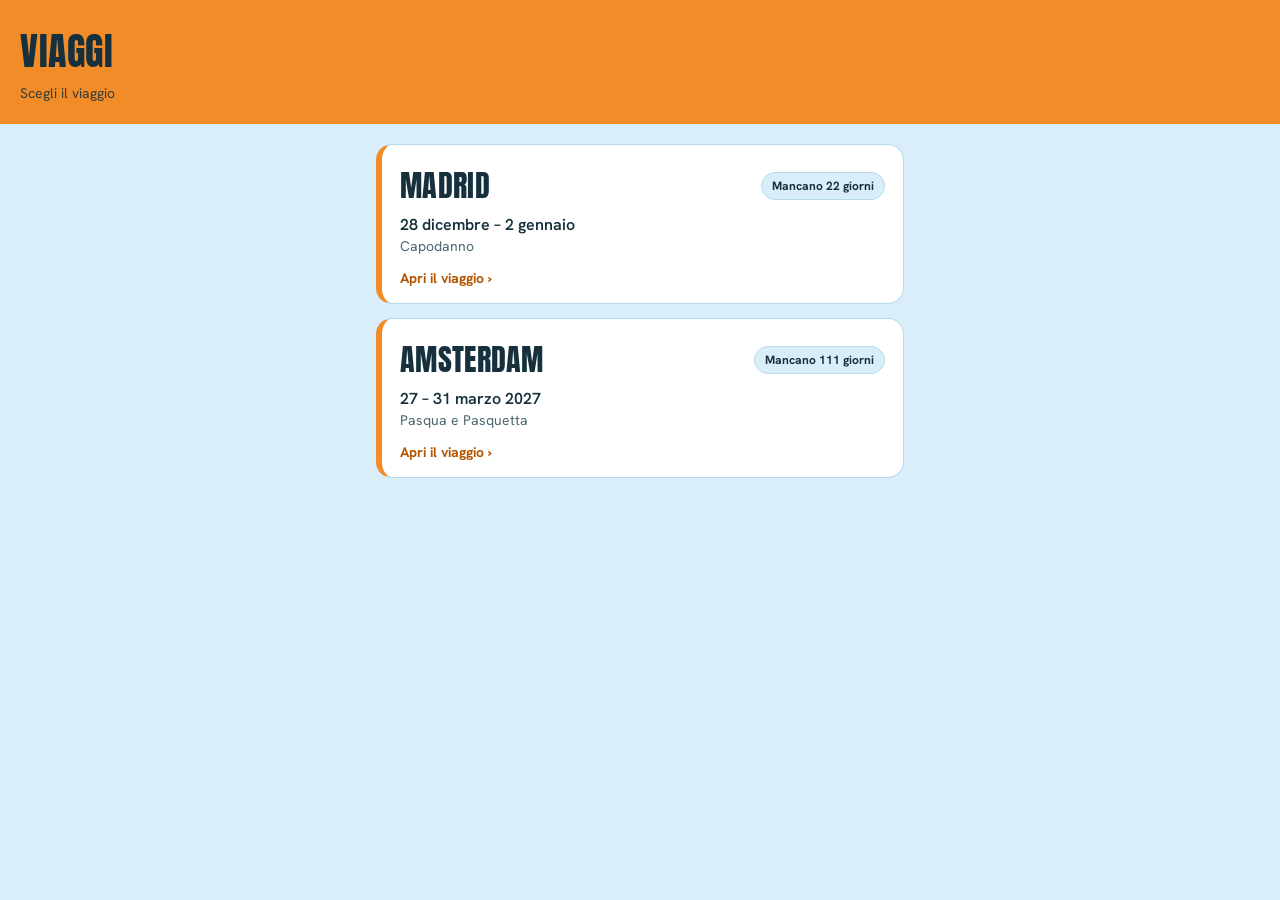
==== commit 640adf19: "Colori: pagina iniziale arancione e azzurro, Madrid rosso e giallo, Amsterdam invariato Co-Authored-" ====
--- a/index.html
+++ b/index.html
@@ -4,7 +4,7 @@
 <meta charset="UTF-8">
 <meta name="viewport" content="width=device-width, initial-scale=1, viewport-fit=cover">
 <title>Viaggi</title>
-<meta name="theme-color" content="#EC0000">
+<meta name="theme-color" content="#F28C28">
 <meta name="robots" content="noindex">
 <meta name="apple-mobile-web-app-capable" content="yes">
 <meta name="mobile-web-app-capable" content="yes">
@@ -15,22 +15,22 @@
 <link rel="apple-touch-icon" href="apple-touch-icon.png">
 <style>
 @import url('https://fonts.googleapis.com/css2?family=Anton&family=Hanken+Grotesk:wght@400;500;600;700&display=swap');
-:root { --sg: #EC0000; --ink: #111111; --ink2: #5b5b5b; --line: #e6e6e6; --bg: #ffffff; --card: #f6f6f6; }
+:root { --arancio: #F28C28; --azzurro: #D9EEF9; --azzurro-bordo: #B5DAEE; --ink: #16313d; --ink2: #4d6773; --link: #B35400; }
 * { box-sizing: border-box; margin: 0; padding: 0; }
-body { font-family: 'Hanken Grotesk', system-ui, sans-serif; background: var(--bg); color: var(--ink); min-height: 100vh; }
-header { background: var(--sg); padding: calc(env(safe-area-inset-top) + 22px) 20px 22px; }
-header h1 { font-family: 'Anton', sans-serif; font-weight: 400; font-size: 38px; letter-spacing: 0.5px; color: #000; text-transform: uppercase; }
-header p { margin-top: 4px; font-size: 14px; color: #000; opacity: 0.8; }
+body { font-family: 'Hanken Grotesk', system-ui, sans-serif; background: var(--azzurro); color: var(--ink); min-height: 100vh; }
+header { background: var(--arancio); padding: calc(env(safe-area-inset-top) + 22px) 20px 22px; }
+header h1 { font-family: 'Anton', sans-serif; font-weight: 400; font-size: 38px; letter-spacing: 0.5px; color: var(--ink); text-transform: uppercase; }
+header p { margin-top: 4px; font-size: 14px; color: var(--ink); opacity: 0.85; }
 main { padding: 20px 16px calc(env(safe-area-inset-bottom) + 28px); display: grid; gap: 14px; max-width: 560px; margin: 0 auto; }
-a.trip { display: block; text-decoration: none; color: inherit; background: var(--card); border: 1px solid var(--line); border-radius: 16px; padding: 18px 18px 16px; }
+a.trip { display: block; text-decoration: none; color: inherit; background: #ffffff; border: 1px solid var(--azzurro-bordo); border-left: 6px solid var(--arancio); border-radius: 16px; padding: 18px 18px 16px; }
 a.trip:active { transform: scale(0.99); }
 .trip-top { display: flex; align-items: center; justify-content: space-between; gap: 10px; }
 .trip-name { font-family: 'Anton', sans-serif; font-weight: 400; font-size: 30px; text-transform: uppercase; letter-spacing: 0.3px; }
-.badge { font-size: 12px; font-weight: 700; padding: 5px 10px; border-radius: 999px; background: #fff; border: 1px solid var(--line); white-space: nowrap; }
-.badge.live { background: var(--sg); color: #fff; border-color: var(--sg); }
+.badge { font-size: 12px; font-weight: 700; padding: 5px 10px; border-radius: 999px; background: var(--azzurro); border: 1px solid var(--azzurro-bordo); color: var(--ink); white-space: nowrap; }
+.badge.live { background: var(--arancio); border-color: var(--arancio); color: var(--ink); }
 .trip-dates { margin-top: 6px; font-size: 16px; font-weight: 600; }
 .trip-sub { margin-top: 2px; font-size: 14px; color: var(--ink2); }
-.trip-go { margin-top: 14px; font-size: 14px; font-weight: 700; color: var(--sg); }
+.trip-go { margin-top: 14px; font-size: 14px; font-weight: 700; color: var(--link); }
 </style>
 </head>
 <body>
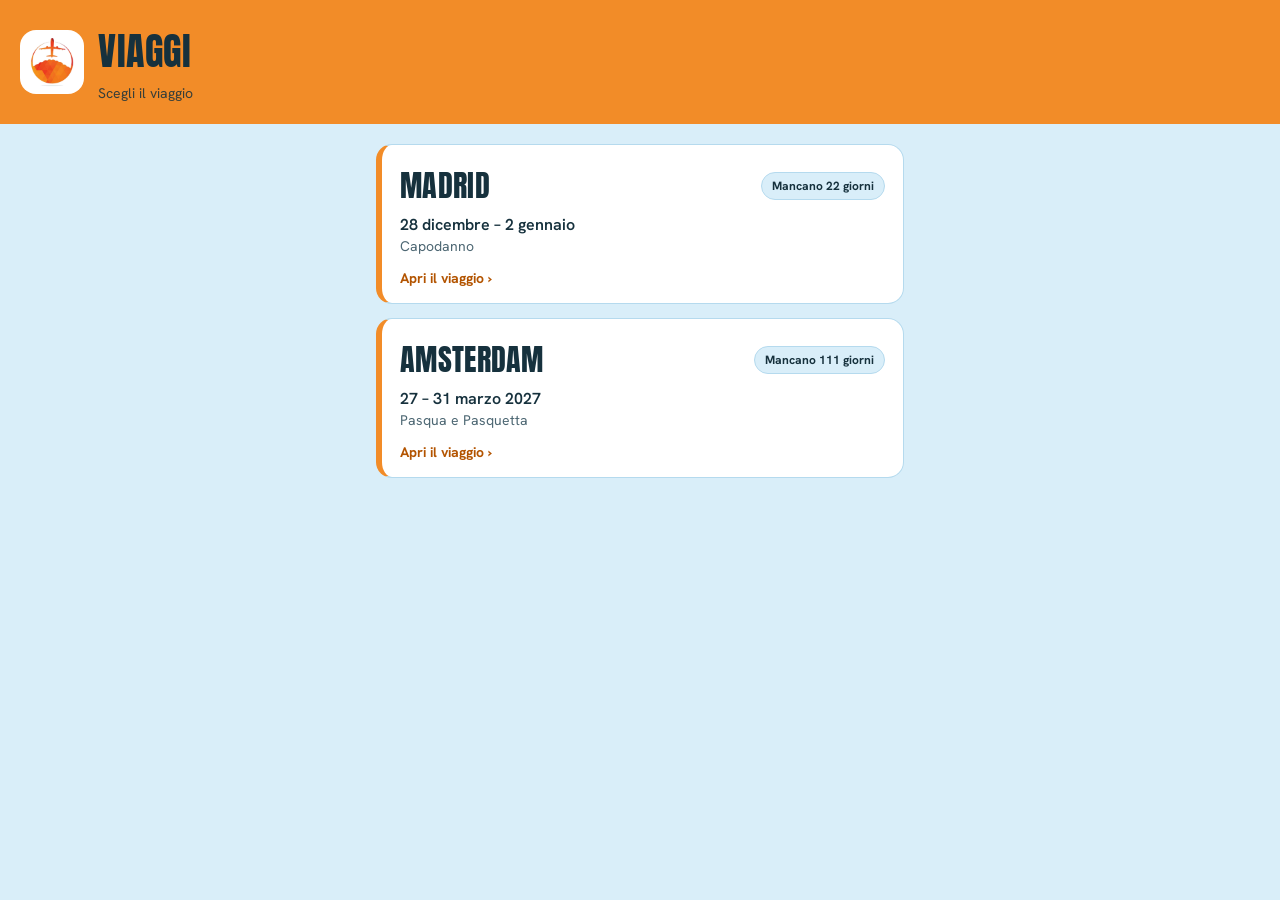
==== commit e443c711: "Logo dell'app: nuovo logo come icona della pagina iniziale e in cima alla pagina Co-Authored-By: Cla" ====
--- a/index.html
+++ b/index.html
@@ -18,7 +18,8 @@
 :root { --arancio: #F28C28; --azzurro: #D9EEF9; --azzurro-bordo: #B5DAEE; --ink: #16313d; --ink2: #4d6773; --link: #B35400; }
 * { box-sizing: border-box; margin: 0; padding: 0; }
 body { font-family: 'Hanken Grotesk', system-ui, sans-serif; background: var(--azzurro); color: var(--ink); min-height: 100vh; }
-header { background: var(--arancio); padding: calc(env(safe-area-inset-top) + 22px) 20px 22px; }
+header { background: var(--arancio); padding: calc(env(safe-area-inset-top) + 22px) 20px 22px; display: flex; align-items: center; gap: 14px; }
+.logo { width: 64px; height: 64px; border-radius: 16px; background: #ffffff; flex-shrink: 0; }
 header h1 { font-family: 'Anton', sans-serif; font-weight: 400; font-size: 38px; letter-spacing: 0.5px; color: var(--ink); text-transform: uppercase; }
 header p { margin-top: 4px; font-size: 14px; color: var(--ink); opacity: 0.85; }
 main { padding: 20px 16px calc(env(safe-area-inset-bottom) + 28px); display: grid; gap: 14px; max-width: 560px; margin: 0 auto; }
@@ -35,8 +36,11 @@
 </head>
 <body>
 <header>
-  <h1>Viaggi</h1>
-  <p>Scegli il viaggio</p>
+  <img class="logo" src="icon-192.png" alt="" width="64" height="64">
+  <div>
+    <h1>Viaggi</h1>
+    <p>Scegli il viaggio</p>
+  </div>
 </header>
 <main>
   <a class="trip" href="madrid/" data-from="2026-12-28" data-to="2027-01-02">
